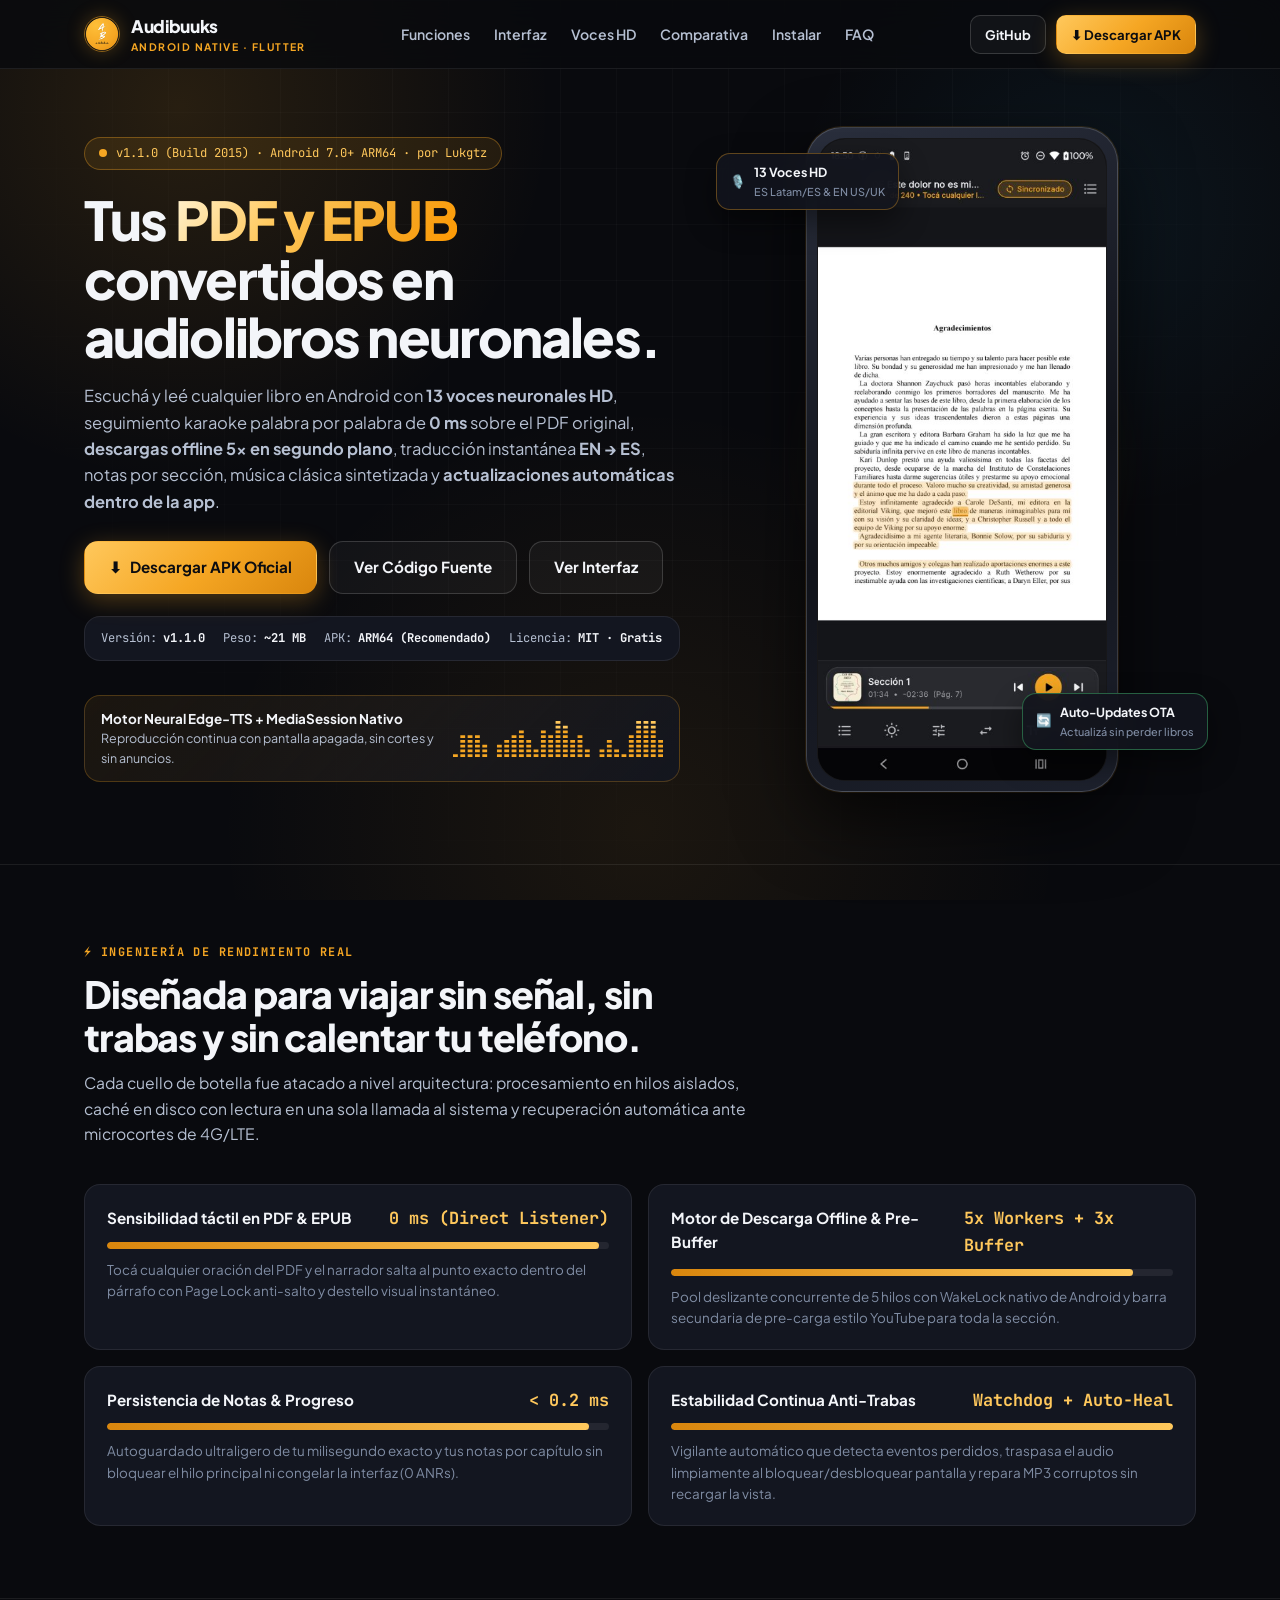
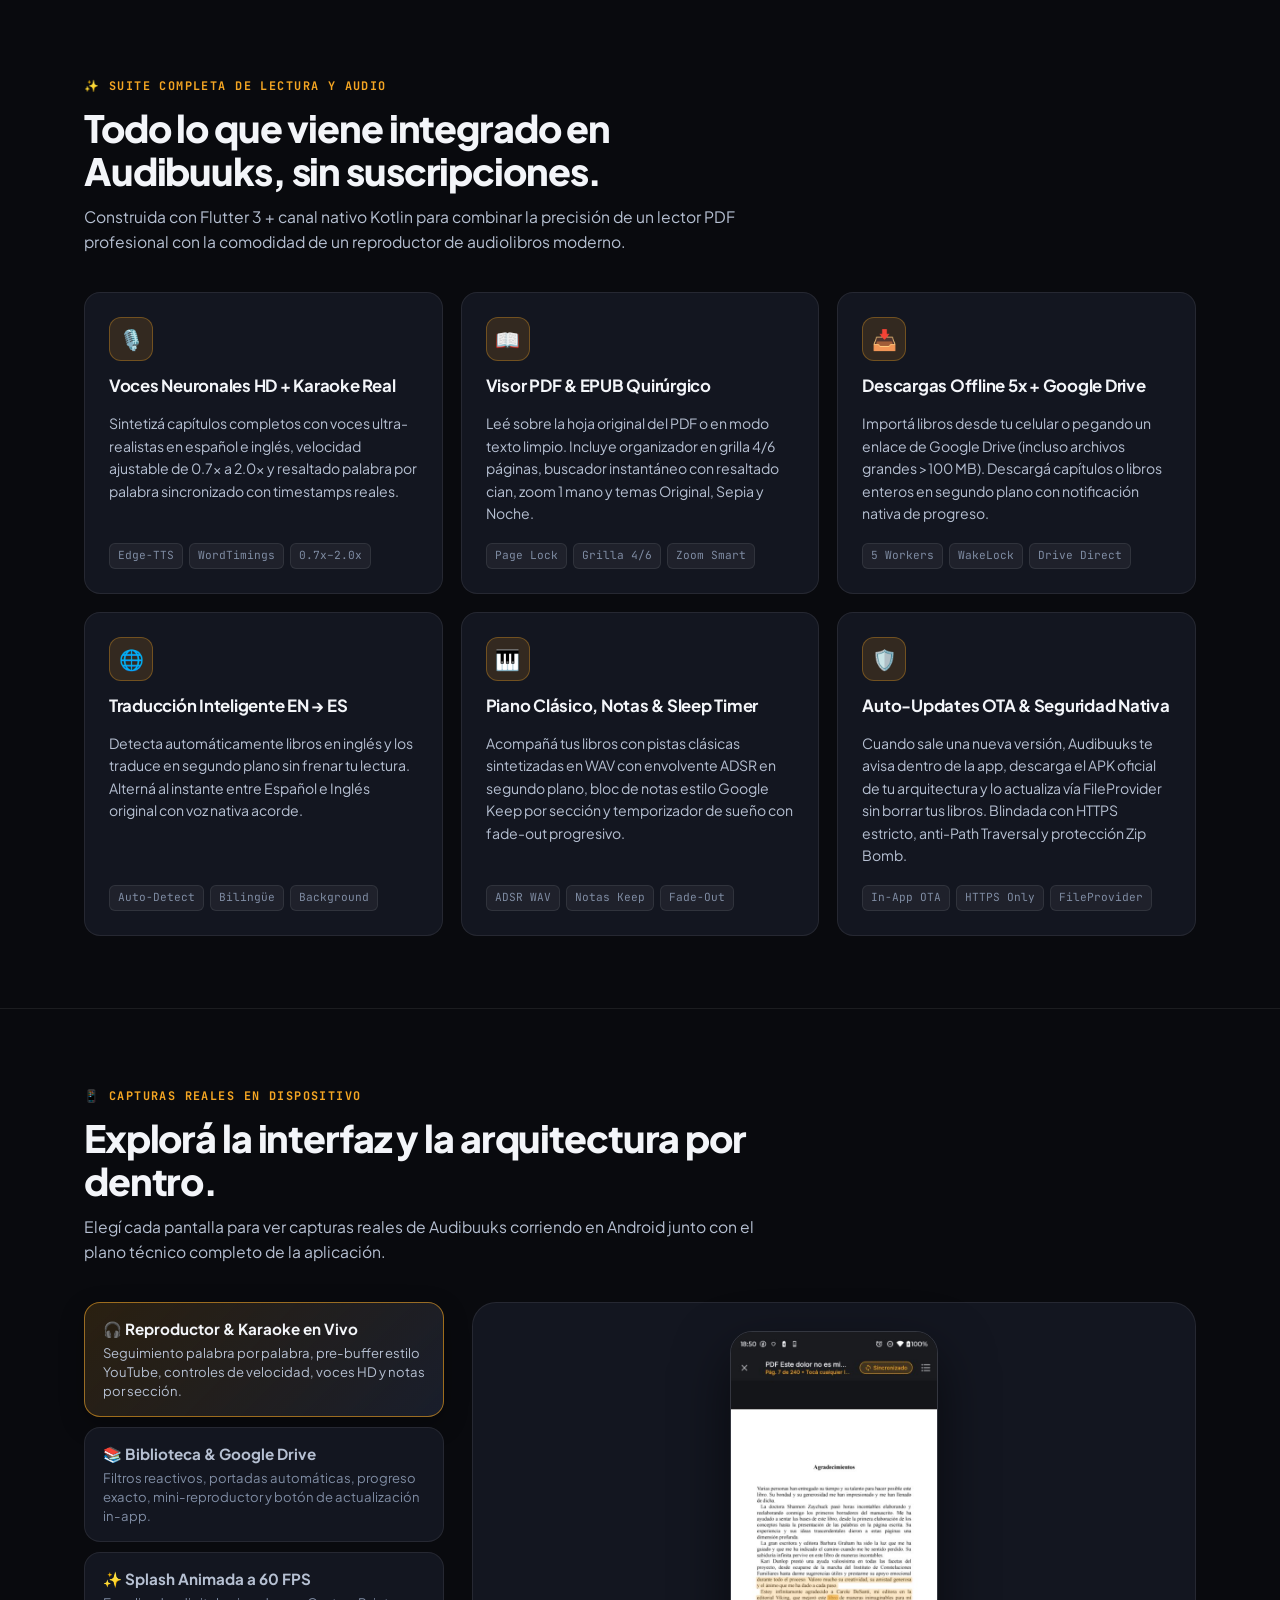
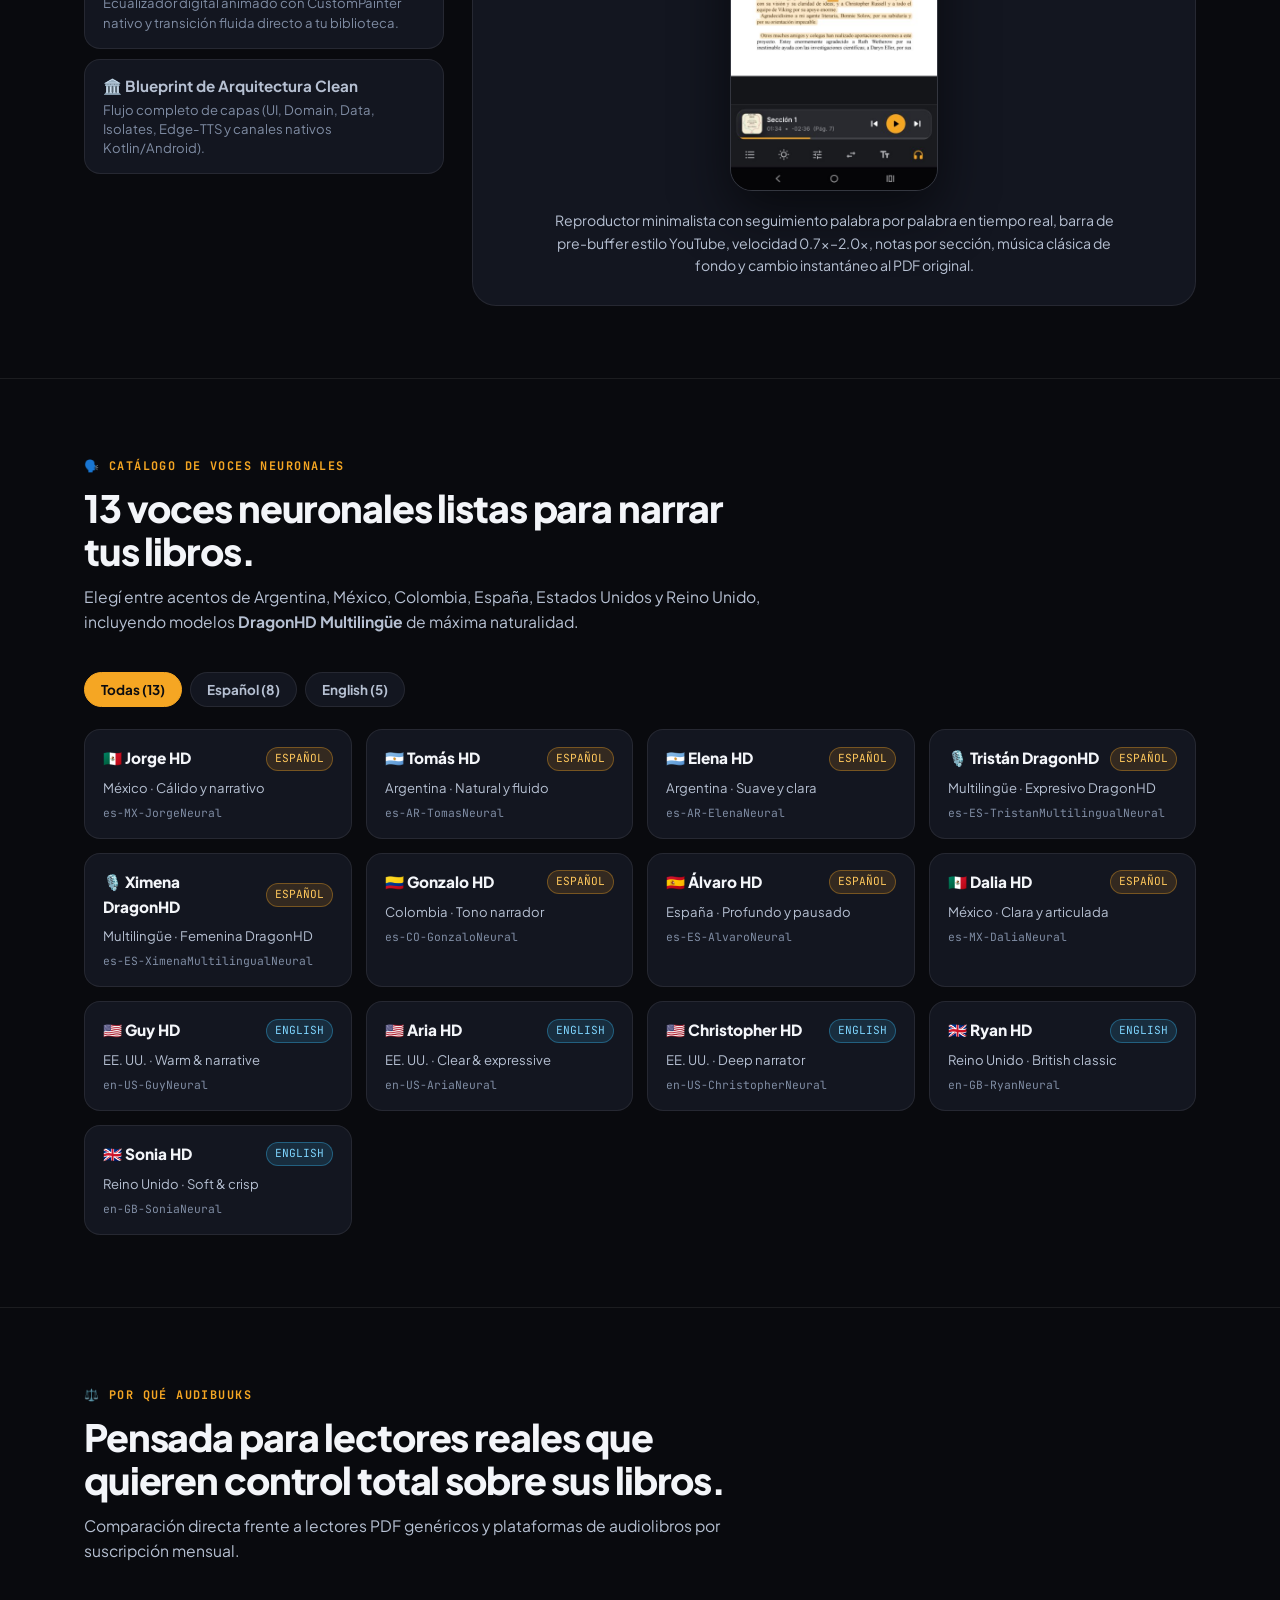
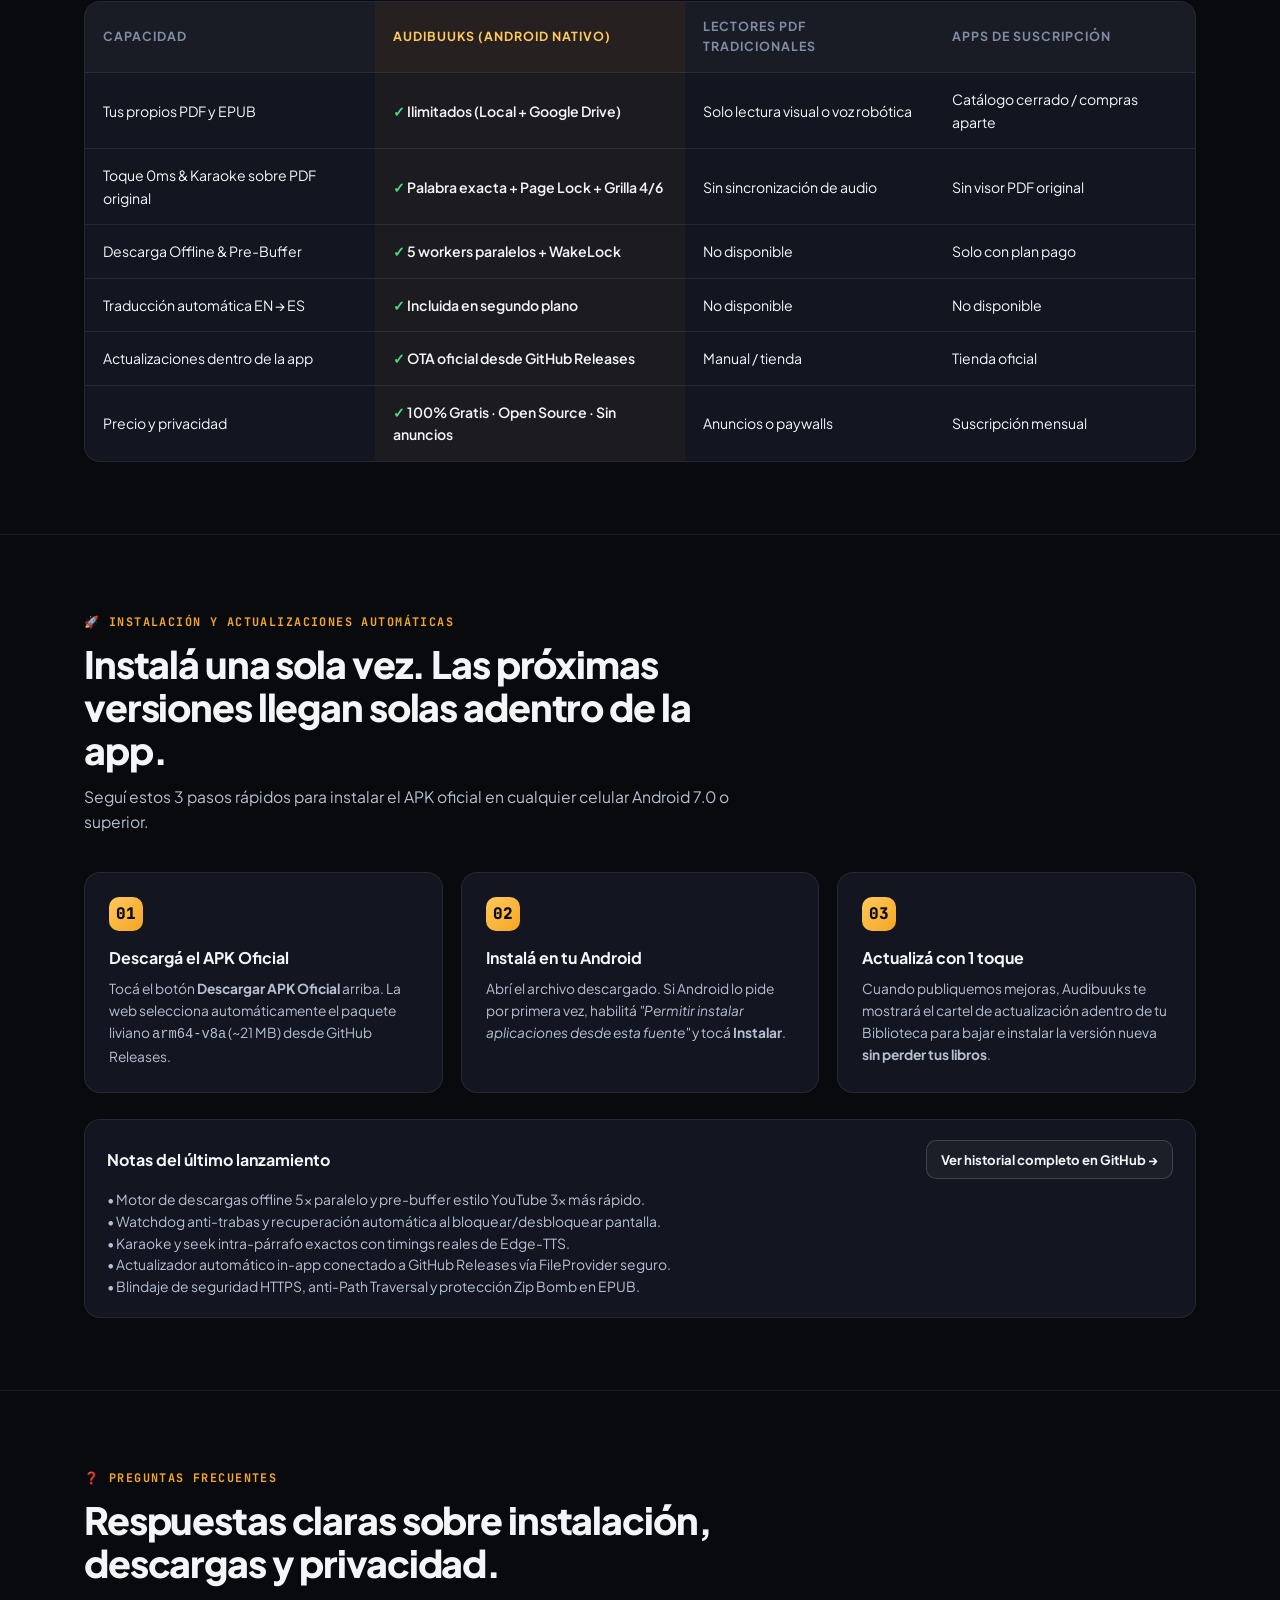
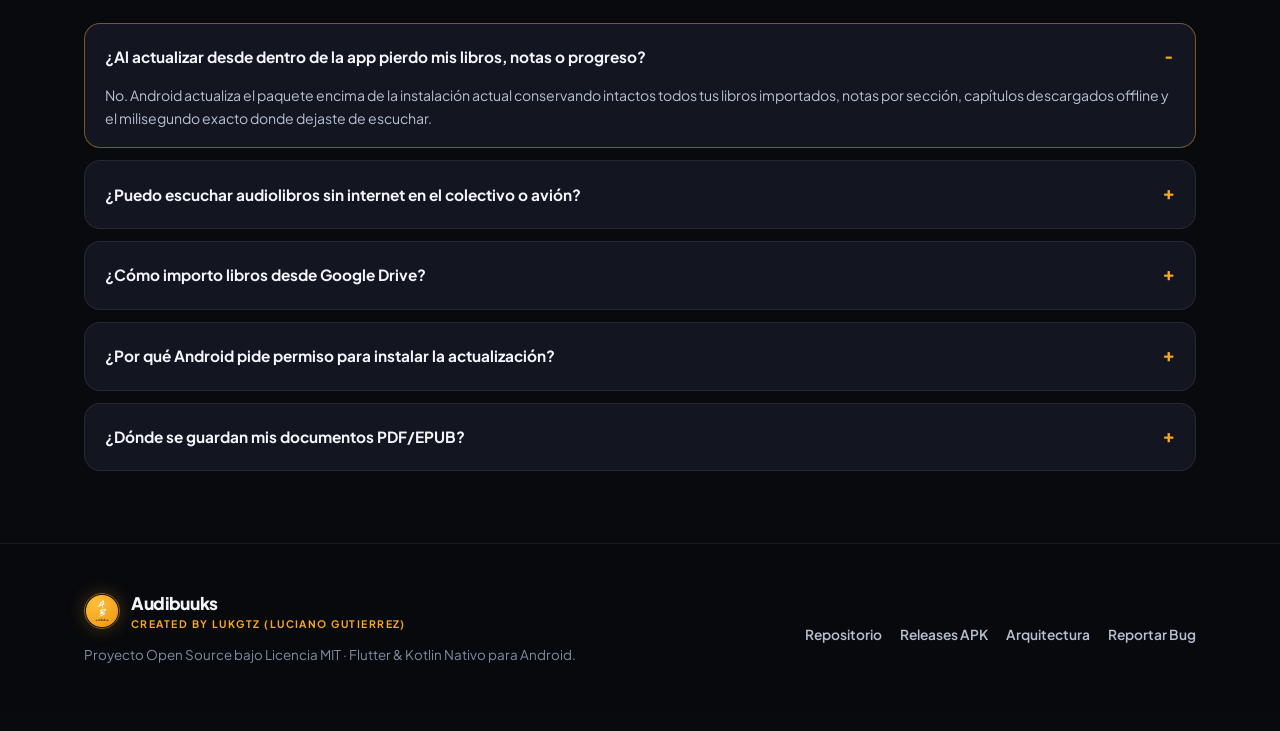
==== docs/index.html @ 80602423 "feat(perf,ota,web,security): 5x parallel downloads, anti-stall watchdog, in-app OTA updater & GitHub" ====
<!DOCTYPE html>
<html lang="es">
<head>
  <meta charset="UTF-8" />
  <meta name="viewport" content="width=device-width, initial-scale=1.0" />
  <title>Audibuuks — Lector &amp; Reproductor Inteligente de Audiolibros para Android (APK)</title>
  <meta
    name="description"
    content="Transformá tus PDF y EPUB en audiolibros fluidos con 13 voces neuronales HD, karaoke en vivo de 0ms, descargas offline 5x, traducción EN→ES, música clásica y actualizaciones automáticas in-app."
  />
  <meta name="theme-color" content="#090a0e" />
  <link rel="icon" type="image/png" href="screenshots/logo.png" />
  <link rel="preconnect" href="https://fonts.googleapis.com" />
  <link rel="preconnect" href="https://fonts.gstatic.com" crossorigin />
  <link
    href="https://fonts.googleapis.com/css2?family=JetBrains+Mono:wght@500;700&family=Plus+Jakarta+Sans:wght@400;500;600;700;800&display=swap"
    rel="stylesheet"
  />
  <link rel="stylesheet" href="styles.css" />
</head>
<body>
  <div class="bg-mesh" aria-hidden="true"></div>
  <div class="bg-grid" aria-hidden="true"></div>

  <!-- HEADER STICKY CON GLASSMORPHISM -->
  <header class="site-header">
    <div class="container nav-inner">
      <a class="brand" href="#top" aria-label="Audibuuks Inicio">
        <img class="brand-logo" src="screenshots/logo.png" alt="Logo Audibuuks" />
        <span>
          Audibuuks
          <span class="brand-sub">Android Native · Flutter</span>
        </span>
      </a>

      <nav class="nav-links" aria-label="Navegación principal">
        <a href="#funciones">Funciones</a>
        <a href="#recorrido">Interfaz</a>
        <a href="#voces">Voces HD</a>
        <a href="#comparativa">Comparativa</a>
        <a href="#instalar">Instalar</a>
        <a href="#faq">FAQ</a>
      </nav>

      <div class="nav-actions">
        <a
          class="btn btn-ghost btn-sm"
          href="https://github.com/lukgutierrez/audibuuks-app"
          target="_blank"
          rel="noopener noreferrer"
        >
          GitHub
        </a>
        <a
          id="nav-download-btn"
          class="btn btn-primary btn-sm"
          href="https://github.com/lukgutierrez/audibuuks-app/releases"
          target="_blank"
          rel="noopener noreferrer"
        >
          ⬇ Descargar APK
        </a>
      </div>
    </div>
  </header>

  <main id="top">
    <!-- HERO -->
    <section class="hero">
      <div class="container hero-grid">
        <div>
          <div class="release-pill">
            <span class="pulse-dot" aria-hidden="true"></span>
            <span id="live-release-badge">v1.1.0 (Build 2015) · Android 7.0+ ARM64 · por Lukgtz</span>
          </div>

          <h1>
            Tus <span class="text-gradient">PDF y EPUB</span> convertidos en audiolibros neuronales.
          </h1>

          <p class="hero-lead">
            Escuchá y leé cualquier libro en Android con <strong>13 voces neuronales HD</strong>,
            seguimiento karaoke palabra por palabra de <strong>0 ms</strong> sobre el PDF original,
            <strong>descargas offline 5x en segundo plano</strong>, traducción instantánea
            <strong>EN → ES</strong>, notas por sección, música clásica sintetizada y
            <strong>actualizaciones automáticas dentro de la app</strong>.
          </p>

          <div class="hero-cta-row">
            <a
              id="download-apk-btn"
              class="btn btn-primary btn-lg"
              href="https://github.com/lukgutierrez/audibuuks-app/releases"
              target="_blank"
              rel="noopener noreferrer"
            >
              <span>⬇</span> Descargar APK Oficial
            </a>
            <a
              class="btn btn-ghost btn-lg"
              href="https://github.com/lukgutierrez/audibuuks-app"
              target="_blank"
              rel="noopener noreferrer"
            >
              Ver Código Fuente
            </a>
            <a class="btn btn-ghost btn-lg" href="#recorrido">
              Ver Interfaz
            </a>
          </div>

          <div class="apk-meta-bar" role="status">
            <span class="apk-meta-item">Versión: <strong id="meta-version">v1.1.0</strong></span>
            <span class="apk-meta-item">Peso: <strong id="meta-size">~21 MB</strong></span>
            <span class="apk-meta-item">APK: <strong id="meta-arch">ARM64 (Recomendado)</strong></span>
            <span class="apk-meta-item">Licencia: <strong>MIT · Gratis</strong></span>
          </div>

          <div id="abi-selector" class="abi-selector" aria-label="Selector de arquitectura APK"></div>

          <div class="hero-eq-card">
            <div class="hero-eq-label">
              <strong>Motor Neural Edge-TTS + MediaSession Nativo</strong>
              Reproducción continua con pantalla apagada, sin cortes y sin anuncios.
            </div>
            <canvas
              id="hero-eq-canvas"
              class="eq-canvas"
              width="210"
              height="36"
              aria-hidden="true"
            ></canvas>
          </div>
        </div>

        <div class="hero-visual">
          <div class="hero-glow" aria-hidden="true"></div>

          <div class="floating-pill pill-top-left">
            <span>🎙️</span>
            <div>
              13 Voces HD
              <span class="sub">ES Latam/ES &amp; EN US/UK</span>
            </div>
          </div>

          <div class="phone-frame">
            <div class="phone-screen">
              <img
                src="screenshots/player.png"
                alt="Captura real del reproductor karaoke inteligente de Audibuuks en Android"
              />
            </div>
          </div>

          <div class="floating-pill pill-bottom-right">
            <span>🔄</span>
            <div>
              Auto-Updates OTA
              <span class="sub">Actualizá sin perder libros</span>
            </div>
          </div>
        </div>
      </div>
    </section>

    <!-- MÉTRICAS DE INGENIERÍA -->
    <section class="section" id="rendimiento">
      <div class="container">
        <div class="section-header reveal">
          <span class="eyebrow">⚡ Ingeniería de Rendimiento Real</span>
          <h2>Diseñada para viajar sin señal, sin trabas y sin calentar tu teléfono.</h2>
          <p>
            Cada cuello de botella fue atacado a nivel arquitectura: procesamiento en hilos
            aislados, caché en disco con lectura en una sola llamada al sistema y recuperación
            automática ante microcortes de 4G/LTE.
          </p>
        </div>

        <div class="bench-list">
          <article class="bench-card" style="--fill: 98%;">
            <div class="bench-top">
              <span class="bench-title">Sensibilidad táctil en PDF &amp; EPUB</span>
              <span class="bench-value">0 ms (Direct Listener)</span>
            </div>
            <div class="bench-bar-track"><div class="bench-bar-fill"></div></div>
            <p class="bench-desc">
              Tocá cualquier oración del PDF y el narrador salta al punto exacto dentro del párrafo
              con Page Lock anti-salto y destello visual instantáneo.
            </p>
          </article>

          <article class="bench-card" style="--fill: 92%;">
            <div class="bench-top">
              <span class="bench-title">Motor de Descarga Offline &amp; Pre-Buffer</span>
              <span class="bench-value">5x Workers + 3x Buffer</span>
            </div>
            <div class="bench-bar-track"><div class="bench-bar-fill"></div></div>
            <p class="bench-desc">
              Pool deslizante concurrente de 5 hilos con WakeLock nativo de Android y barra
              secundaria de pre-carga estilo YouTube para toda la sección.
            </p>
          </article>

          <article class="bench-card" style="--fill: 96%;">
            <div class="bench-top">
              <span class="bench-title">Persistencia de Notas &amp; Progreso</span>
              <span class="bench-value">&lt; 0.2 ms</span>
            </div>
            <div class="bench-bar-track"><div class="bench-bar-fill"></div></div>
            <p class="bench-desc">
              Autoguardado ultraligero de tu milisegundo exacto y tus notas por capítulo sin
              bloquear el hilo principal ni congelar la interfaz (0 ANRs).
            </p>
          </article>

          <article class="bench-card" style="--fill: 100%;">
            <div class="bench-top">
              <span class="bench-title">Estabilidad Continua Anti-Trabas</span>
              <span class="bench-value">Watchdog + Auto-Heal</span>
            </div>
            <div class="bench-bar-track"><div class="bench-bar-fill"></div></div>
            <p class="bench-desc">
              Vigilante automático que detecta eventos perdidos, traspasa el audio limpiamente al
              bloquear/desbloquear pantalla y repara MP3 corruptos sin recargar la vista.
            </p>
          </article>
        </div>
      </div>
    </section>

    <!-- FUNCIONALIDADES COMPLETAS -->
    <section class="section" id="funciones">
      <div class="container">
        <div class="section-header reveal">
          <span class="eyebrow">✨ Suite Completa de Lectura y Audio</span>
          <h2>Todo lo que viene integrado en Audibuuks, sin suscripciones.</h2>
          <p>
            Construida con Flutter 3 + canal nativo Kotlin para combinar la precisión de un lector
            PDF profesional con la comodidad de un reproductor de audiolibros moderno.
          </p>
        </div>

        <div class="features-grid">
          <article class="feature-card reveal">
            <div class="feature-icon">🎙️</div>
            <h3>Voces Neuronales HD + Karaoke Real</h3>
            <p>
              Sintetizá capítulos completos con voces ultra-realistas en español e inglés,
              velocidad ajustable de 0.7x a 2.0x y resaltado palabra por palabra sincronizado con
              timestamps reales.
            </p>
            <div class="feature-tags">
              <span class="mini-tag">Edge-TTS</span>
              <span class="mini-tag">WordTimings</span>
              <span class="mini-tag">0.7x–2.0x</span>
            </div>
          </article>

          <article class="feature-card reveal">
            <div class="feature-icon">📖</div>
            <h3>Visor PDF &amp; EPUB Quirúrgico</h3>
            <p>
              Leé sobre la hoja original del PDF o en modo texto limpio. Incluye organizador en
              grilla 4/6 páginas, buscador instantáneo con resaltado cian, zoom 1 mano y temas
              Original, Sepia y Noche.
            </p>
            <div class="feature-tags">
              <span class="mini-tag">Page Lock</span>
              <span class="mini-tag">Grilla 4/6</span>
              <span class="mini-tag">Zoom Smart</span>
            </div>
          </article>

          <article class="feature-card reveal">
            <div class="feature-icon">📥</div>
            <h3>Descargas Offline 5x + Google Drive</h3>
            <p>
              Importá libros desde tu celular o pegando un enlace de Google Drive (incluso archivos
              grandes &gt;100 MB). Descargá capítulos o libros enteros en segundo plano con
              notificación nativa de progreso.
            </p>
            <div class="feature-tags">
              <span class="mini-tag">5 Workers</span>
              <span class="mini-tag">WakeLock</span>
              <span class="mini-tag">Drive Direct</span>
            </div>
          </article>

          <article class="feature-card reveal">
            <div class="feature-icon">🌐</div>
            <h3>Traducción Inteligente EN → ES</h3>
            <p>
              Detecta automáticamente libros en inglés y los traduce en segundo plano sin frenar tu
              lectura. Alterná al instante entre Español e Inglés original con voz nativa acorde.
            </p>
            <div class="feature-tags">
              <span class="mini-tag">Auto-Detect</span>
              <span class="mini-tag">Bilingüe</span>
              <span class="mini-tag">Background</span>
            </div>
          </article>

          <article class="feature-card reveal">
            <div class="feature-icon">🎹</div>
            <h3>Piano Clásico, Notas &amp; Sleep Timer</h3>
            <p>
              Acompañá tus libros con pistas clásicas sintetizadas en WAV con envolvente ADSR en
              segundo plano, bloc de notas estilo Google Keep por sección y temporizador de sueño
              con fade-out progresivo.
            </p>
            <div class="feature-tags">
              <span class="mini-tag">ADSR WAV</span>
              <span class="mini-tag">Notas Keep</span>
              <span class="mini-tag">Fade-Out</span>
            </div>
          </article>

          <article class="feature-card reveal">
            <div class="feature-icon">🛡️</div>
            <h3>Auto-Updates OTA &amp; Seguridad Nativa</h3>
            <p>
              Cuando sale una nueva versión, Audibuuks te avisa dentro de la app, descarga el APK
              oficial de tu arquitectura y lo actualiza vía FileProvider sin borrar tus libros.
              Blindada con HTTPS estricto, anti-Path Traversal y protección Zip Bomb.
            </p>
            <div class="feature-tags">
              <span class="mini-tag">In-App OTA</span>
              <span class="mini-tag">HTTPS Only</span>
              <span class="mini-tag">FileProvider</span>
            </div>
          </article>
        </div>
      </div>
    </section>

    <!-- RECORRIDO REAL EN DISPOSITIVO -->
    <section class="section" id="recorrido">
      <div class="container">
        <div class="section-header reveal">
          <span class="eyebrow">📱 Capturas Reales en Dispositivo</span>
          <h2>Explorá la interfaz y la arquitectura por dentro.</h2>
          <p>
            Elegí cada pantalla para ver capturas reales de Audibuuks corriendo en Android junto con
            el plano técnico completo de la aplicación.
          </p>
        </div>

        <div class="walkthrough-layout reveal">
          <div class="walkthrough-tabs" role="tablist" aria-label="Pantallas de Audibuuks">
            <button
              type="button"
              class="wt-tab active"
              role="tab"
              aria-selected="true"
              data-wt-index="0"
            >
              <div class="wt-tab-title">🎧 Reproductor &amp; Karaoke en Vivo</div>
              <p class="wt-tab-desc">
                Seguimiento palabra por palabra, pre-buffer estilo YouTube, controles de velocidad,
                voces HD y notas por sección.
              </p>
            </button>

            <button
              type="button"
              class="wt-tab"
              role="tab"
              aria-selected="false"
              data-wt-index="1"
            >
              <div class="wt-tab-title">📚 Biblioteca &amp; Google Drive</div>
              <p class="wt-tab-desc">
                Filtros reactivos, portadas automáticas, progreso exacto, mini-reproductor y botón
                de actualización in-app.
              </p>
            </button>

            <button
              type="button"
              class="wt-tab"
              role="tab"
              aria-selected="false"
              data-wt-index="2"
            >
              <div class="wt-tab-title">✨ Splash Animada a 60 FPS</div>
              <p class="wt-tab-desc">
                Ecualizador digital animado con CustomPainter nativo y transición fluida directo a
                tu biblioteca.
              </p>
            </button>

            <button
              type="button"
              class="wt-tab"
              role="tab"
              aria-selected="false"
              data-wt-index="3"
            >
              <div class="wt-tab-title">🏛️ Blueprint de Arquitectura Clean</div>
              <p class="wt-tab-desc">
                Flujo completo de capas (UI, Domain, Data, Isolates, Edge-TTS y canales nativos
                Kotlin/Android).
              </p>
            </button>
          </div>

          <div class="walkthrough-stage" role="tabpanel">
            <div class="stage-image-wrap">
              <img
                id="walkthrough-img"
                src="screenshots/player.png"
                alt="Reproductor y visor karaoke en vivo de Audibuuks"
              />
            </div>
            <p id="walkthrough-caption" class="stage-caption">
              Reproductor minimalista con seguimiento palabra por palabra en tiempo real, barra de
              pre-buffer estilo YouTube, velocidad 0.7x–2.0x, notas por sección, música clásica de
              fondo y cambio instantáneo al PDF original.
            </p>
          </div>
        </div>
      </div>
    </section>

    <!-- CATÁLOGO DE VOCES HD -->
    <section class="section" id="voces">
      <div class="container">
        <div class="section-header reveal">
          <span class="eyebrow">🗣️ Catálogo de Voces Neuronales</span>
          <h2>13 voces neuronales listas para narrar tus libros.</h2>
          <p>
            Elegí entre acentos de Argentina, México, Colombia, España, Estados Unidos y Reino Unido,
            incluyendo modelos <strong>DragonHD Multilingüe</strong> de máxima naturalidad.
          </p>
        </div>

        <div class="voice-filters reveal" role="group" aria-label="Filtrar voces por idioma">
          <button type="button" class="filter-pill active" data-voice-filter="all">
            Todas (13)
          </button>
          <button type="button" class="filter-pill" data-voice-filter="es">
            Español (8)
          </button>
          <button type="button" class="filter-pill" data-voice-filter="en">
            English (5)
          </button>
        </div>

        <div id="voices-grid" class="voices-grid reveal"></div>
      </div>
    </section>

    <!-- COMPARATIVA -->
    <section class="section" id="comparativa">
      <div class="container">
        <div class="section-header reveal">
          <span class="eyebrow">⚖️ Por Qué Audibuuks</span>
          <h2>Pensada para lectores reales que quieren control total sobre sus libros.</h2>
          <p>
            Comparación directa frente a lectores PDF genéricos y plataformas de audiolibros por
            suscripción mensual.
          </p>
        </div>

        <div class="table-wrap reveal">
          <table class="comp-table">
            <thead>
              <tr>
                <th>Capacidad</th>
                <th class="highlight-col">Audibuuks (Android Nativo)</th>
                <th>Lectores PDF Tradicionales</th>
                <th>Apps de Suscripción</th>
              </tr>
            </thead>
            <tbody>
              <tr>
                <td>Tus propios PDF y EPUB</td>
                <td class="highlight-col"><span class="ok-badge">✓</span> Ilimitados (Local + Google Drive)</td>
                <td>Solo lectura visual o voz robótica</td>
                <td>Catálogo cerrado / compras aparte</td>
              </tr>
              <tr>
                <td>Toque 0ms &amp; Karaoke sobre PDF original</td>
                <td class="highlight-col"><span class="ok-badge">✓</span> Palabra exacta + Page Lock + Grilla 4/6</td>
                <td>Sin sincronización de audio</td>
                <td>Sin visor PDF original</td>
              </tr>
              <tr>
                <td>Descarga Offline &amp; Pre-Buffer</td>
                <td class="highlight-col"><span class="ok-badge">✓</span> 5 workers paralelos + WakeLock</td>
                <td>No disponible</td>
                <td>Solo con plan pago</td>
              </tr>
              <tr>
                <td>Traducción automática EN → ES</td>
                <td class="highlight-col"><span class="ok-badge">✓</span> Incluida en segundo plano</td>
                <td>No disponible</td>
                <td>No disponible</td>
              </tr>
              <tr>
                <td>Actualizaciones dentro de la app</td>
                <td class="highlight-col"><span class="ok-badge">✓</span> OTA oficial desde GitHub Releases</td>
                <td>Manual / tienda</td>
                <td>Tienda oficial</td>
              </tr>
              <tr>
                <td>Precio y privacidad</td>
                <td class="highlight-col"><span class="ok-badge">✓</span> 100% Gratis · Open Source · Sin anuncios</td>
                <td>Anuncios o paywalls</td>
                <td>Suscripción mensual</td>
              </tr>
            </tbody>
          </table>
        </div>
      </div>
    </section>

    <!-- INSTALACIÓN Y CHANGELOG EN VIVO -->
    <section class="section" id="instalar">
      <div class="container">
        <div class="section-header reveal">
          <span class="eyebrow">🚀 Instalación y Actualizaciones Automáticas</span>
          <h2>Instalá una sola vez. Las próximas versiones llegan solas adentro de la app.</h2>
          <p>
            Seguí estos 3 pasos rápidos para instalar el APK oficial en cualquier celular Android
            7.0 o superior.
          </p>
        </div>

        <div class="steps-grid reveal">
          <article class="step-card">
            <span class="step-num">01</span>
            <h3>Descargá el APK Oficial</h3>
            <p>
              Tocá el botón <strong>Descargar APK Oficial</strong> arriba. La web selecciona
              automáticamente el paquete liviano <code>arm64-v8a</code> (~21 MB) desde GitHub
              Releases.
            </p>
          </article>

          <article class="step-card">
            <span class="step-num">02</span>
            <h3>Instalá en tu Android</h3>
            <p>
              Abrí el archivo descargado. Si Android lo pide por primera vez, habilitá
              <em>"Permitir instalar aplicaciones desde esta fuente"</em> y tocá <strong>Instalar</strong>.
            </p>
          </article>

          <article class="step-card">
            <span class="step-num">03</span>
            <h3>Actualizá con 1 toque</h3>
            <p>
              Cuando publiquemos mejoras, Audibuuks te mostrará el cartel de actualización adentro
              de tu Biblioteca para bajar e instalar la versión nueva <strong>sin perder tus libros</strong>.
            </p>
          </article>
        </div>

        <div class="changelog-box reveal">
          <div class="changelog-head">
            <strong id="changelog-title">Notas del último lanzamiento</strong>
            <a
              class="btn btn-ghost btn-sm"
              href="https://github.com/lukgutierrez/audibuuks-app/releases"
              target="_blank"
              rel="noopener noreferrer"
            >
              Ver historial completo en GitHub →
            </a>
          </div>
          <pre id="changelog-body" class="changelog-body">• Motor de descargas offline 5x paralelo y pre-buffer estilo YouTube 3x más rápido.
• Watchdog anti-trabas y recuperación automática al bloquear/desbloquear pantalla.
• Karaoke y seek intra-párrafo exactos con timings reales de Edge-TTS.
• Actualizador automático in-app conectado a GitHub Releases vía FileProvider seguro.
• Blindaje de seguridad HTTPS, anti-Path Traversal y protección Zip Bomb en EPUB.</pre>
        </div>
      </div>
    </section>

    <!-- FAQ -->
    <section class="section" id="faq">
      <div class="container">
        <div class="section-header reveal">
          <span class="eyebrow">❓ Preguntas Frecuentes</span>
          <h2>Respuestas claras sobre instalación, descargas y privacidad.</h2>
        </div>

        <div class="faq-list reveal">
          <details class="faq-item" open>
            <summary>¿Al actualizar desde dentro de la app pierdo mis libros, notas o progreso?</summary>
            <p>
              No. Android actualiza el paquete encima de la instalación actual conservando intactos
              todos tus libros importados, notas por sección, capítulos descargados offline y el
              milisegundo exacto donde dejaste de escuchar.
            </p>
          </details>

          <details class="faq-item">
            <summary>¿Puedo escuchar audiolibros sin internet en el colectivo o avión?</summary>
            <p>
              Sí. Desde la lista de capítulos podés descargar secciones individuales o el libro
              entero con el motor paralelo de 5 hilos. Además, mientras reproducís con señal,
              Audibuuks pre-carga automáticamente toda la sección actual adelante tuyo como YouTube.
            </p>
          </details>

          <details class="faq-item">
            <summary>¿Cómo importo libros desde Google Drive?</summary>
            <p>
              Tocá <strong>Cargar Libro → Pegar Enlace de Drive o Web</strong> y pegá el link
              compartido (asegurate de que esté como <em>"Cualquier persona con el enlace"</em>).
              Soporta archivos grandes (&gt;100 MB) en PDF y EPUB con verificación automática de formato.
            </p>
          </details>

          <details class="faq-item">
            <summary>¿Por qué Android pide permiso para instalar la actualización?</summary>
            <p>
              Porque Audibuuks se distribuye directamente desde GitHub Releases (sin intermediarios
              ni tiendas). Android requiere que apruebes una única vez
              <code>Permitir desde esta fuente</code> para que Audibuuks pueda abrir el instalador
              oficial del sistema con el nuevo APK verificado.
            </p>
          </details>

          <details class="faq-item">
            <summary>¿Dónde se guardan mis documentos PDF/EPUB?</summary>
            <p>
              Tus archivos y notas viven localmente en el almacenamiento privado de tu teléfono.
              Audibuuks es 100% código abierto bajo licencia MIT para que cualquiera pueda auditar
              su funcionamiento en GitHub.
            </p>
          </details>
        </div>
      </div>
    </section>
  </main>

  <!-- FOOTER -->
  <footer class="site-footer">
    <div class="container footer-inner">
      <div>
        <a class="brand" href="#top">
          <img class="brand-logo" src="screenshots/logo.png" alt="Audibuuks" />
          <span>
            Audibuuks
            <span class="brand-sub">Created by Lukgtz (Luciano Gutierrez)</span>
          </span>
        </a>
        <p class="footer-meta">
          Proyecto Open Source bajo Licencia MIT · Flutter &amp; Kotlin Nativo para Android.
        </p>
      </div>

      <div class="footer-links">
        <a href="https://github.com/lukgutierrez/audibuuks-app" target="_blank" rel="noopener noreferrer">Repositorio</a>
        <a href="https://github.com/lukgutierrez/audibuuks-app/releases" target="_blank" rel="noopener noreferrer">Releases APK</a>
        <a href="https://github.com/lukgutierrez/audibuuks-app/blob/main/ARQUITECTURA_SOFTWARE_AUDIBUUKS.md" target="_blank" rel="noopener noreferrer">Arquitectura</a>
        <a href="https://github.com/lukgutierrez/audibuuks-app/issues" target="_blank" rel="noopener noreferrer">Reportar Bug</a>
      </div>
    </div>
  </footer>

  <script src="app.js" defer></script>
</body>
</html>
---- docs/styles.css ----
:root {
  --bg: #090a0e;
  --bg-soft: #0e1017;
  --surface: #131620;
  --surface-elevated: #1a1f2d;
  --border: rgba(255, 255, 255, 0.08);
  --border-strong: rgba(255, 255, 255, 0.16);
  --text: #f3f5f9;
  --text-secondary: #b6c0d2;
  --text-muted: #7f8ca3;
  --amber: #f5a623;
  --amber-light: #ffc85c;
  --amber-deep: #d9860d;
  --amber-glow: rgba(245, 166, 35, 0.22);
  --cyan: #38bdf8;
  --green: #4ade80;
  --radius-sm: 10px;
  --radius-md: 16px;
  --radius-lg: 24px;
  --max-width: 1160px;
  --font-sans: "Plus Jakarta Sans", -apple-system, BlinkMacSystemFont, "Segoe UI", sans-serif;
  --font-mono: "JetBrains Mono", ui-monospace, SFMono-Regular, Menlo, monospace;
}

*,
*::before,
*::after {
  box-sizing: border-box;
}

html {
  scroll-behavior: smooth;
  color-scheme: dark;
}

body {
  margin: 0;
  font-family: var(--font-sans);
  background: var(--bg);
  color: var(--text);
  line-height: 1.6;
  overflow-x: hidden;
  -webkit-font-smoothing: antialiased;
}

/* Fondo ambiental sutil con cuadrícula y resplandor ámbar */
.bg-mesh {
  position: fixed;
  inset: 0;
  z-index: -1;
  pointer-events: none;
  background:
    radial-gradient(620px circle at 14% 12%, rgba(245, 166, 35, 0.13), transparent 60%),
    radial-gradient(540px circle at 85% 24%, rgba(56, 189, 248, 0.07), transparent 55%),
    radial-gradient(680px circle at 50% 92%, rgba(245, 166, 35, 0.08), transparent 62%),
    var(--bg);
}

.bg-grid {
  position: fixed;
  inset: 0;
  z-index: -1;
  pointer-events: none;
  background-image:
    linear-gradient(rgba(255, 255, 255, 0.022) 1px, transparent 1px),
    linear-gradient(90deg, rgba(255, 255, 255, 0.022) 1px, transparent 1px);
  background-size: 56px 56px;
  mask-image: radial-gradient(ellipse at 50% 20%, black 35%, transparent 80%);
}

a {
  color: inherit;
  text-decoration: none;
}

img {
  max-width: 100%;
  display: block;
}

.container {
  width: 100%;
  max-width: var(--max-width);
  margin: 0 auto;
  padding: 0 24px;
}

/* ===== HEADER GLASSMORPHIC ===== */
.site-header {
  position: sticky;
  top: 0;
  z-index: 50;
  background: rgba(9, 10, 14, 0.82);
  backdrop-filter: blur(16px);
  -webkit-backdrop-filter: blur(16px);
  border-bottom: 1px solid var(--border);
}

.nav-inner {
  height: 68px;
  display: flex;
  align-items: center;
  justify-content: space-between;
  gap: 16px;
}

.brand {
  display: inline-flex;
  align-items: center;
  gap: 11px;
  font-weight: 800;
  font-size: 1.08rem;
  letter-spacing: -0.02em;
}

.brand-logo {
  width: 36px;
  height: 36px;
  border-radius: 50%;
  border: 1.5px solid rgba(245, 166, 35, 0.55);
  box-shadow: 0 0 18px rgba(245, 166, 35, 0.25);
  object-fit: cover;
}

.brand-sub {
  display: block;
  font-size: 0.65rem;
  font-weight: 700;
  letter-spacing: 0.14em;
  color: var(--amber);
  text-transform: uppercase;
  margin-top: -2px;
}

.nav-links {
  display: flex;
  align-items: center;
  gap: 24px;
}

.nav-links a {
  font-size: 0.88rem;
  font-weight: 600;
  color: var(--text-secondary);
  transition: color 0.16s ease;
}

.nav-links a:hover {
  color: var(--text);
}

.nav-actions {
  display: flex;
  align-items: center;
  gap: 10px;
}

.btn {
  display: inline-flex;
  align-items: center;
  justify-content: center;
  gap: 8px;
  font-family: var(--font-sans);
  font-weight: 700;
  font-size: 0.88rem;
  border-radius: 12px;
  padding: 10px 18px;
  border: 1px solid transparent;
  cursor: pointer;
  transition: transform 0.16s ease, background 0.16s ease, border-color 0.16s ease, box-shadow 0.16s ease;
  white-space: nowrap;
}

.btn:active {
  transform: scale(0.98);
}

.btn-primary {
  background: linear-gradient(135deg, var(--amber-light), var(--amber) 52%, var(--amber-deep));
  color: #0b0c10;
  box-shadow: 0 6px 24px rgba(245, 166, 35, 0.3);
}

.btn-primary:hover {
  transform: translateY(-1px);
  box-shadow: 0 10px 30px rgba(245, 166, 35, 0.42);
}

.btn-lg {
  padding: 13px 24px;
  font-size: 0.95rem;
  border-radius: 14px;
}

.btn-ghost {
  background: rgba(255, 255, 255, 0.04);
  color: var(--text);
  border-color: var(--border-strong);
}

.btn-ghost:hover {
  background: rgba(255, 255, 255, 0.08);
  border-color: rgba(245, 166, 35, 0.45);
}

.btn-sm {
  padding: 8px 14px;
  font-size: 0.82rem;
  border-radius: 10px;
}

/* ===== HERO SECTION ===== */
.hero {
  padding: 58px 0 72px;
  border-bottom: 1px solid var(--border);
}

.hero-grid {
  display: grid;
  grid-template-columns: 1.12fr 0.88fr;
  gap: 48px;
  align-items: center;
}

.release-pill {
  display: inline-flex;
  align-items: center;
  gap: 9px;
  padding: 6px 14px;
  border-radius: 999px;
  background: rgba(245, 166, 35, 0.1);
  border: 1px solid rgba(245, 166, 35, 0.34);
  font-family: var(--font-mono);
  font-size: 0.76rem;
  color: var(--amber-light);
  margin-bottom: 20px;
}

.pulse-dot {
  width: 8px;
  height: 8px;
  border-radius: 50%;
  background: var(--amber);
  box-shadow: 0 0 0 0 rgba(245, 166, 35, 0.7);
  animation: pulseAmber 2.2s infinite;
}

@keyframes pulseAmber {
  0% { box-shadow: 0 0 0 0 rgba(245, 166, 35, 0.75); }
  70% { box-shadow: 0 0 0 9px rgba(245, 166, 35, 0); }
  100% { box-shadow: 0 0 0 0 rgba(245, 166, 35, 0); }
}

.hero h1 {
  margin: 0 0 18px;
  font-size: clamp(2.15rem, 4.3vw, 3.35rem);
  font-weight: 800;
  line-height: 1.09;
  letter-spacing: -0.035em;
}

.text-gradient {
  background: linear-gradient(125deg, #fff4d6 0%, var(--amber-light) 38%, var(--amber) 75%, #ff9900 100%);
  -webkit-background-clip: text;
  background-clip: text;
  color: transparent;
}

.hero-lead {
  margin: 0 0 26px;
  font-size: 1.03rem;
  color: var(--text-secondary);
  max-width: 58ch;
}

.hero-cta-row {
  display: flex;
  flex-wrap: wrap;
  gap: 12px;
  margin-bottom: 22px;
}

.apk-meta-bar {
  display: flex;
  flex-wrap: wrap;
  align-items: center;
  gap: 10px 18px;
  padding: 12px 16px;
  border-radius: var(--radius-md);
  background: var(--surface);
  border: 1px solid var(--border);
  font-family: var(--font-mono);
  font-size: 0.76rem;
  color: var(--text-secondary);
}

.apk-meta-item {
  display: inline-flex;
  align-items: center;
  gap: 6px;
}

.apk-meta-item strong {
  color: var(--text);
}

.abi-selector {
  margin-top: 12px;
  display: flex;
  flex-wrap: wrap;
  align-items: center;
  gap: 8px;
}

.abi-chip {
  font-family: var(--font-mono);
  font-size: 0.73rem;
  padding: 5px 11px;
  border-radius: 999px;
  background: rgba(255, 255, 255, 0.04);
  border: 1px solid var(--border);
  color: var(--text-secondary);
  cursor: pointer;
  transition: all 0.15s ease;
}

.abi-chip:hover,
.abi-chip.active {
  background: rgba(245, 166, 35, 0.16);
  border-color: rgba(245, 166, 35, 0.55);
  color: var(--amber-light);
}

/* Equalizer LED animado estilo Audibuuks */
.hero-eq-card {
  margin-top: 22px;
  padding: 12px 16px;
  border-radius: var(--radius-md);
  background: linear-gradient(135deg, rgba(245, 166, 35, 0.08), rgba(19, 22, 32, 0.92));
  border: 1px solid rgba(245, 166, 35, 0.24);
  display: flex;
  align-items: center;
  justify-content: space-between;
  gap: 16px;
}

.hero-eq-label {
  font-size: 0.78rem;
  color: var(--text-secondary);
}

.hero-eq-label strong {
  display: block;
  color: var(--text);
  font-size: 0.84rem;
}

.eq-canvas {
  width: 210px;
  height: 36px;
  flex-shrink: 0;
}

/* Mockup de celular en el Hero */
.hero-visual {
  position: relative;
  display: flex;
  justify-content: center;
  align-items: center;
}

.hero-glow {
  position: absolute;
  width: 340px;
  height: 340px;
  border-radius: 50%;
  background: radial-gradient(circle, rgba(245, 166, 35, 0.34), rgba(245, 166, 35, 0.08) 45%, transparent 72%);
  filter: blur(22px);
  animation: floatGlow 7s ease-in-out infinite alternate;
  z-index: 0;
}

@keyframes floatGlow {
  0% { transform: translate(-10px, -12px) scale(0.95); }
  100% { transform: translate(12px, 14px) scale(1.06); }
}

.phone-frame {
  position: relative;
  z-index: 1;
  width: min(312px, 84vw);
  padding: 10px;
  border-radius: 36px;
  background: linear-gradient(155deg, #2a2f3d, #11131a 55%, #1d212d);
  border: 1px solid rgba(255, 255, 255, 0.16);
  box-shadow:
    0 28px 70px rgba(0, 0, 0, 0.65),
    0 0 0 1px rgba(245, 166, 35, 0.15);
  animation: floatPhone 6s ease-in-out infinite;
}

@keyframes floatPhone {
  0%, 100% { transform: translateY(0px); }
  50% { transform: translateY(-8px); }
}

.phone-screen {
  border-radius: 28px;
  overflow: hidden;
  background: #09090b;
  border: 1px solid rgba(255, 255, 255, 0.06);
}

.phone-screen img {
  width: 100%;
  height: auto;
  display: block;
}

.floating-pill {
  position: absolute;
  z-index: 2;
  display: inline-flex;
  align-items: center;
  gap: 8px;
  padding: 9px 13px;
  border-radius: 14px;
  background: rgba(18, 21, 29, 0.9);
  backdrop-filter: blur(12px);
  border: 1px solid rgba(245, 166, 35, 0.34);
  box-shadow: 0 12px 30px rgba(0, 0, 0, 0.45);
  font-size: 0.78rem;
  font-weight: 700;
  color: var(--text);
}

.floating-pill span.sub {
  display: block;
  font-size: 0.68rem;
  font-weight: 500;
  color: var(--text-muted);
}

.pill-top-left {
  top: 26px;
  left: -12px;
  animation: floatBadgeA 5.5s ease-in-out infinite;
}

.pill-bottom-right {
  bottom: 42px;
  right: -12px;
  border-color: rgba(74, 222, 128, 0.38);
  animation: floatBadgeB 6.2s ease-in-out infinite;
}

@keyframes floatBadgeA {
  0%, 100% { transform: translateY(0px); }
  50% { transform: translateY(-6px); }
}

@keyframes floatBadgeB {
  0%, 100% { transform: translateY(0px); }
  50% { transform: translateY(6px); }
}

/* ===== SECCIONES GENERALES ===== */
section.section {
  padding: 72px 0;
  border-bottom: 1px solid var(--border);
}

.section-header {
  max-width: 680px;
  margin-bottom: 38px;
}

.eyebrow {
  display: inline-flex;
  align-items: center;
  gap: 8px;
  font-family: var(--font-mono);
  font-size: 0.74rem;
  font-weight: 700;
  text-transform: uppercase;
  letter-spacing: 0.12em;
  color: var(--amber);
  margin-bottom: 10px;
}

.section-header h2 {
  margin: 0 0 12px;
  font-size: clamp(1.65rem, 3vw, 2.35rem);
  font-weight: 800;
  letter-spacing: -0.03em;
  line-height: 1.15;
}

.section-header p {
  margin: 0;
  color: var(--text-secondary);
  font-size: 0.98rem;
}

/* ===== MÉTRICAS / BENCHMARKS ===== */
.bench-list {
  display: grid;
  grid-template-columns: repeat(2, 1fr);
  gap: 16px;
}

.bench-card {
  background: var(--surface);
  border: 1px solid var(--border);
  border-radius: var(--radius-md);
  padding: 20px 22px;
  transition: border-color 0.2s ease, transform 0.2s ease;
}

.bench-card:hover {
  border-color: rgba(245, 166, 35, 0.42);
  transform: translateY(-2px);
}

.bench-top {
  display: flex;
  align-items: baseline;
  justify-content: space-between;
  gap: 12px;
  margin-bottom: 10px;
}

.bench-title {
  font-weight: 700;
  font-size: 0.95rem;
}

.bench-value {
  font-family: var(--font-mono);
  font-weight: 700;
  font-size: 1.05rem;
  color: var(--amber-light);
}

.bench-bar-track {
  height: 7px;
  border-radius: 999px;
  background: rgba(255, 255, 255, 0.07);
  overflow: hidden;
  margin-bottom: 10px;
}

.bench-bar-fill {
  height: 100%;
  border-radius: 999px;
  background: linear-gradient(90deg, var(--amber-deep), var(--amber-light));
  width: 0;
  transition: width 1.1s cubic-bezier(0.22, 1, 0.36, 1);
}

.bench-card.visible .bench-bar-fill {
  width: var(--fill, 92%);
}

.bench-desc {
  margin: 0;
  font-size: 0.84rem;
  color: var(--text-muted);
}

/* ===== FEATURE CARDS GRID ===== */
.features-grid {
  display: grid;
  grid-template-columns: repeat(3, 1fr);
  gap: 18px;
}

.feature-card {
  background: var(--surface);
  border: 1px solid var(--border);
  border-radius: var(--radius-md);
  padding: 24px;
  display: flex;
  flex-direction: column;
  gap: 12px;
  transition: border-color 0.2s ease, transform 0.2s ease, background 0.2s ease;
}

.feature-card:hover {
  background: var(--surface-elevated);
  border-color: rgba(245, 166, 35, 0.4);
  transform: translateY(-3px);
}

.feature-icon {
  width: 44px;
  height: 44px;
  border-radius: 12px;
  display: inline-flex;
  align-items: center;
  justify-content: center;
  background: rgba(245, 166, 35, 0.14);
  border: 1px solid rgba(245, 166, 35, 0.32);
  font-size: 1.25rem;
}

.feature-card h3 {
  margin: 0;
  font-size: 1.05rem;
  font-weight: 700;
  letter-spacing: -0.015em;
}

.feature-card p {
  margin: 0;
  font-size: 0.88rem;
  color: var(--text-secondary);
}

.feature-tags {
  display: flex;
  flex-wrap: wrap;
  gap: 6px;
  margin-top: auto;
  padding-top: 6px;
}

.mini-tag {
  font-family: var(--font-mono);
  font-size: 0.7rem;
  padding: 3px 8px;
  border-radius: 6px;
  background: rgba(255, 255, 255, 0.05);
  color: var(--text-muted);
  border: 1px solid var(--border);
}

/* ===== WALKTHROUGH INTERACTIVO (ESTILO REFERENCIA) ===== */
.walkthrough-layout {
  display: grid;
  grid-template-columns: 360px 1fr;
  gap: 28px;
  align-items: start;
}

.walkthrough-tabs {
  display: flex;
  flex-direction: column;
  gap: 10px;
}

.wt-tab {
  width: 100%;
  text-align: left;
  padding: 16px 18px;
  border-radius: var(--radius-md);
  background: var(--surface);
  border: 1px solid var(--border);
  color: var(--text-secondary);
  cursor: pointer;
  transition: all 0.18s ease;
  font-family: var(--font-sans);
}

.wt-tab:hover {
  border-color: var(--border-strong);
  color: var(--text);
}

.wt-tab.active {
  background: linear-gradient(135deg, rgba(245, 166, 35, 0.14), rgba(26, 31, 45, 0.95));
  border-color: rgba(245, 166, 35, 0.58);
  color: var(--text);
  box-shadow: 0 8px 24px rgba(0, 0, 0, 0.28);
}

.wt-tab-title {
  display: flex;
  align-items: center;
  gap: 10px;
  font-weight: 700;
  font-size: 0.95rem;
  margin-bottom: 4px;
}

.wt-tab-desc {
  margin: 0;
  font-size: 0.82rem;
  color: var(--text-muted);
  line-height: 1.45;
}

.wt-tab.active .wt-tab-desc {
  color: var(--text-secondary);
}

.walkthrough-stage {
  background: var(--surface);
  border: 1px solid var(--border);
  border-radius: var(--radius-lg);
  padding: 28px;
  display: flex;
  flex-direction: column;
  align-items: center;
  gap: 18px;
  min-height: 520px;
  justify-content: center;
}

.stage-image-wrap {
  width: 100%;
  display: flex;
  justify-content: center;
  align-items: center;
}

.stage-image-wrap img {
  max-height: 460px;
  width: auto;
  border-radius: 22px;
  border: 1px solid rgba(255, 255, 255, 0.14);
  box-shadow: 0 22px 54px rgba(0, 0, 0, 0.55);
  transition: opacity 0.25s ease, transform 0.25s ease;
}

.stage-image-wrap img.is-wide {
  max-height: 420px;
  width: 100%;
  object-fit: contain;
  border-radius: 14px;
}

.stage-caption {
  text-align: center;
  font-size: 0.88rem;
  color: var(--text-secondary);
  max-width: 58ch;
  margin: 0;
}

/* ===== CATÁLOGO DE VOCES HD ===== */
.voice-filters {
  display: flex;
  flex-wrap: wrap;
  gap: 8px;
  margin-bottom: 22px;
}

.filter-pill {
  font-family: var(--font-sans);
  font-size: 0.84rem;
  font-weight: 700;
  padding: 8px 16px;
  border-radius: 999px;
  background: var(--surface);
  border: 1px solid var(--border);
  color: var(--text-secondary);
  cursor: pointer;
  transition: all 0.16s ease;
}

.filter-pill.active,
.filter-pill:hover {
  background: var(--amber);
  color: #0b0c10;
  border-color: var(--amber);
}

.voices-grid {
  display: grid;
  grid-template-columns: repeat(auto-fill, minmax(260px, 1fr));
  gap: 14px;
}

.voice-card {
  background: var(--surface);
  border: 1px solid var(--border);
  border-radius: var(--radius-md);
  padding: 16px 18px;
  display: flex;
  flex-direction: column;
  gap: 6px;
  transition: border-color 0.16s ease, transform 0.16s ease;
}

.voice-card:hover {
  border-color: rgba(245, 166, 35, 0.48);
  transform: translateY(-2px);
}

.voice-head {
  display: flex;
  align-items: center;
  justify-content: space-between;
  gap: 8px;
}

.voice-name {
  font-weight: 800;
  font-size: 0.96rem;
}

.voice-lang {
  font-family: var(--font-mono);
  font-size: 0.7rem;
  padding: 2px 8px;
  border-radius: 999px;
  background: rgba(245, 166, 35, 0.14);
  color: var(--amber-light);
  border: 1px solid rgba(245, 166, 35, 0.35);
}

.voice-lang.en {
  background: rgba(56, 189, 248, 0.14);
  color: #7dd3fc;
  border-color: rgba(56, 189, 248, 0.35);
}

.voice-desc {
  font-size: 0.82rem;
  color: var(--text-secondary);
}

.voice-id {
  font-family: var(--font-mono);
  font-size: 0.71rem;
  color: var(--text-muted);
}

/* ===== TABLA COMPARATIVA ===== */
.table-wrap {
  overflow-x: auto;
  border-radius: var(--radius-md);
  border: 1px solid var(--border);
  background: var(--surface);
}

table.comp-table {
  width: 100%;
  border-collapse: collapse;
  min-width: 680px;
}

.comp-table th,
.comp-table td {
  padding: 15px 18px;
  text-align: left;
  border-bottom: 1px solid var(--border);
  font-size: 0.88rem;
}

.comp-table th {
  font-size: 0.78rem;
  text-transform: uppercase;
  letter-spacing: 0.08em;
  color: var(--text-muted);
  background: rgba(255, 255, 255, 0.025);
}

.comp-table th.highlight-col {
  color: var(--amber-light);
  background: rgba(245, 166, 35, 0.08);
}

.comp-table td.highlight-col {
  background: rgba(245, 166, 35, 0.04);
  color: var(--text);
  font-weight: 600;
}

.comp-table tr:last-child td {
  border-bottom: none;
}

.ok-badge {
  color: var(--green);
  font-weight: 700;
}

/* ===== PASOS DE INSTALACIÓN + AUTO-UPDATE ===== */
.steps-grid {
  display: grid;
  grid-template-columns: repeat(3, 1fr);
  gap: 18px;
}

.step-card {
  background: var(--surface);
  border: 1px solid var(--border);
  border-radius: var(--radius-md);
  padding: 24px;
  position: relative;
}

.step-num {
  width: 34px;
  height: 34px;
  border-radius: 10px;
  background: linear-gradient(135deg, var(--amber-light), var(--amber));
  color: #0b0c10;
  font-family: var(--font-mono);
  font-weight: 800;
  display: inline-flex;
  align-items: center;
  justify-content: center;
  margin-bottom: 14px;
}

.step-card h3 {
  margin: 0 0 8px;
  font-size: 1rem;
}

.step-card p {
  margin: 0;
  font-size: 0.86rem;
  color: var(--text-secondary);
}

.changelog-box {
  margin-top: 26px;
  background: var(--surface);
  border: 1px solid var(--border);
  border-radius: var(--radius-md);
  padding: 20px 22px;
}

.changelog-head {
  display: flex;
  flex-wrap: wrap;
  align-items: center;
  justify-content: space-between;
  gap: 12px;
  margin-bottom: 10px;
}

.changelog-body {
  margin: 0;
  white-space: pre-wrap;
  font-family: var(--font-sans);
  font-size: 0.87rem;
  color: var(--text-secondary);
  line-height: 1.55;
}

/* ===== FAQ ===== */
.faq-list {
  display: flex;
  flex-direction: column;
  gap: 12px;
}

details.faq-item {
  background: var(--surface);
  border: 1px solid var(--border);
  border-radius: var(--radius-md);
  padding: 18px 20px;
  transition: border-color 0.18s ease;
}

details.faq-item[open] {
  border-color: rgba(245, 166, 35, 0.45);
}

details.faq-item summary {
  list-style: none;
  cursor: pointer;
  display: flex;
  align-items: center;
  justify-content: space-between;
  gap: 14px;
  font-weight: 700;
  font-size: 0.96rem;
}

details.faq-item summary::-webkit-details-marker {
  display: none;
}

details.faq-item summary::after {
  content: "+";
  font-family: var(--font-mono);
  font-size: 1.2rem;
  color: var(--amber);
  transition: transform 0.2s ease;
}

details.faq-item[open] summary::after {
  content: "−";
}

details.faq-item p {
  margin: 12px 0 0;
  font-size: 0.88rem;
  color: var(--text-secondary);
}

/* ===== FOOTER ===== */
.site-footer {
  padding: 46px 0 54px;
  background: rgba(9, 10, 14, 0.95);
}

.footer-inner {
  display: flex;
  flex-wrap: wrap;
  align-items: center;
  justify-content: space-between;
  gap: 24px;
}

.footer-meta {
  font-size: 0.84rem;
  color: var(--text-muted);
  margin-top: 8px;
}

.footer-links {
  display: flex;
  flex-wrap: wrap;
  gap: 18px;
  font-size: 0.86rem;
  font-weight: 600;
  color: var(--text-secondary);
}

.footer-links a:hover {
  color: var(--amber-light);
}

/* ===== REVEAL ANIMATION ===== */
.reveal {
  opacity: 0;
  transform: translateY(18px);
  transition: opacity 0.6s cubic-bezier(0.22, 1, 0.36, 1), transform 0.6s cubic-bezier(0.22, 1, 0.36, 1);
}

.reveal.visible {
  opacity: 1;
  transform: translateY(0);
}

/* ===== RESPONSIVE ===== */
@media (max-width: 960px) {
  .nav-links {
    display: none;
  }
  .hero-grid {
    grid-template-columns: 1fr;
    gap: 44px;
  }
  .hero-visual {
    order: -1;
  }
  .features-grid,
  .steps-grid,
  .bench-list {
    grid-template-columns: 1fr;
  }
  .walkthrough-layout {
    grid-template-columns: 1fr;
  }
  .pill-top-left {
    left: 4px;
  }
  .pill-bottom-right {
    right: 4px;
  }
}

@media (prefers-reduced-motion: reduce) {
  *,
  *::before,
  *::after {
    animation: none !important;
    transition: none !important;
    scroll-behavior: auto !important;
  }
  .reveal {
    opacity: 1;
    transform: none;
  }
  .bench-bar-fill {
    width: var(--fill, 92%);
  }
}
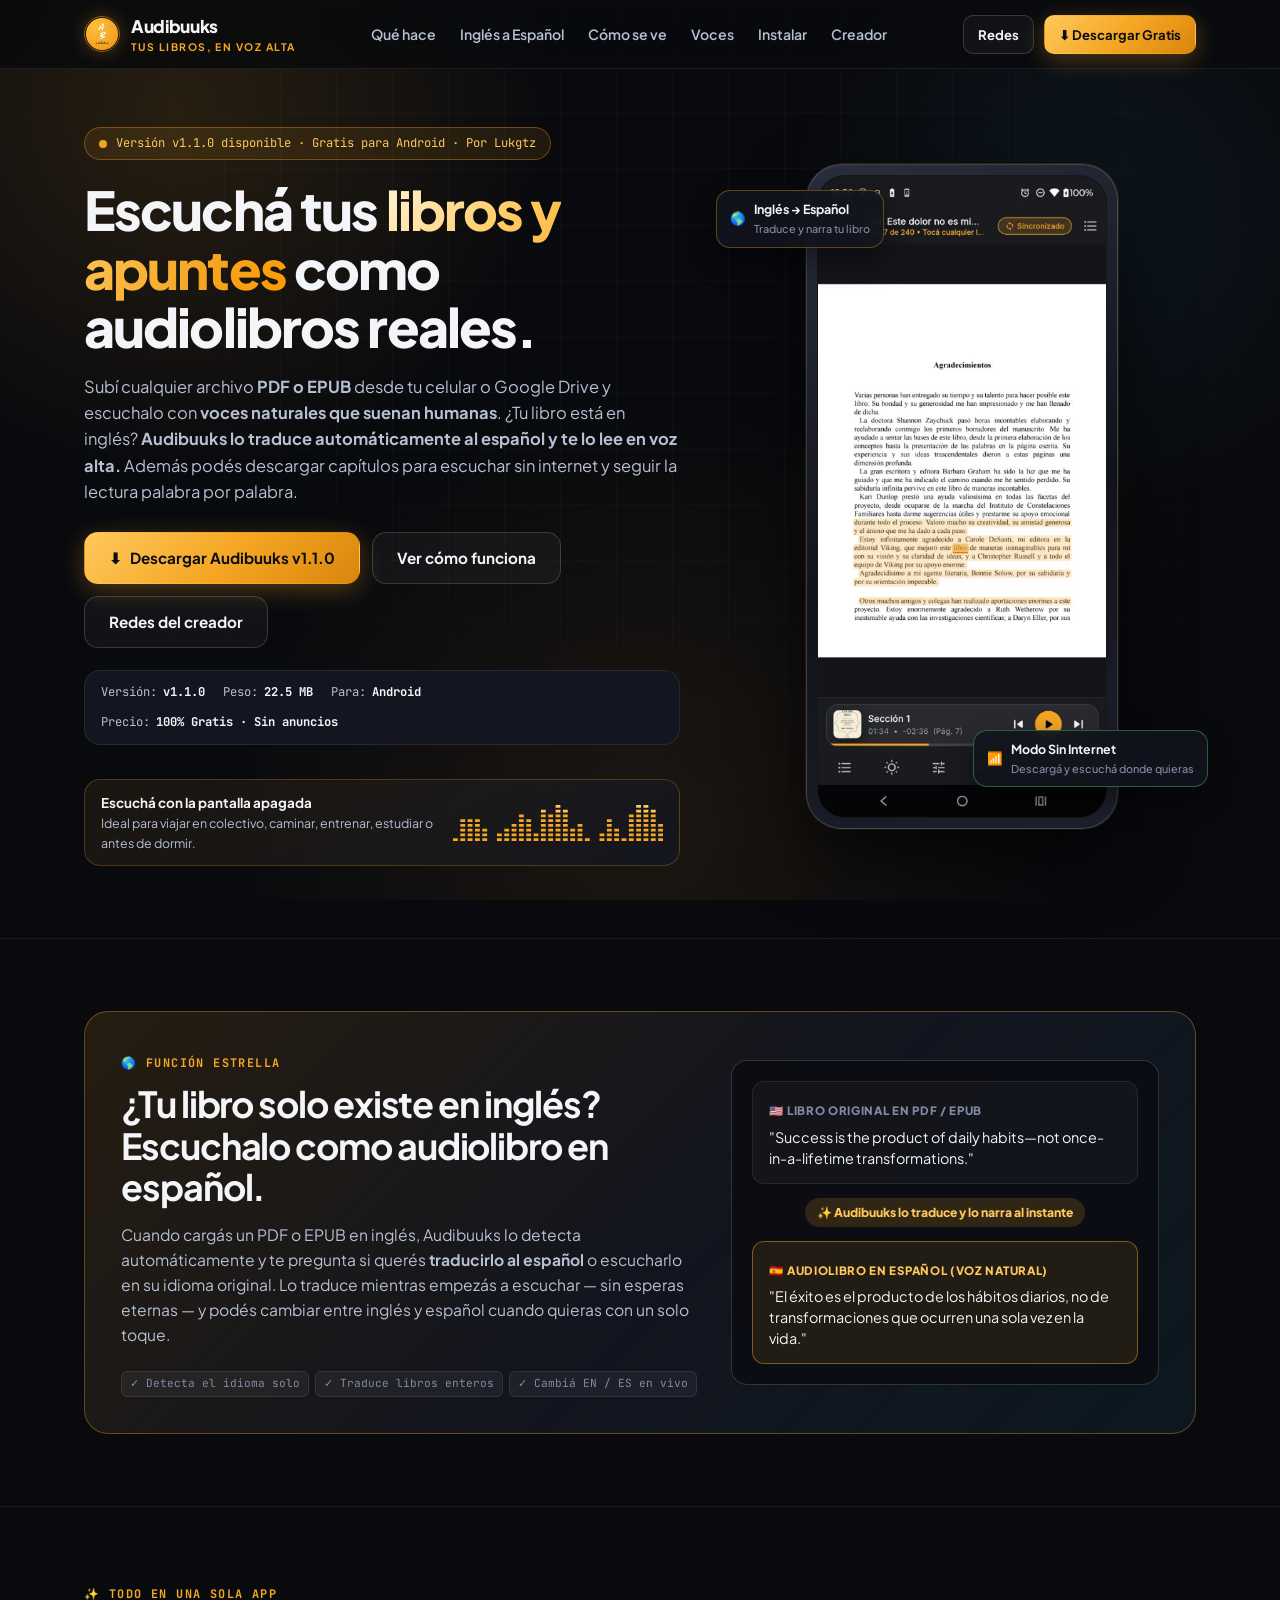
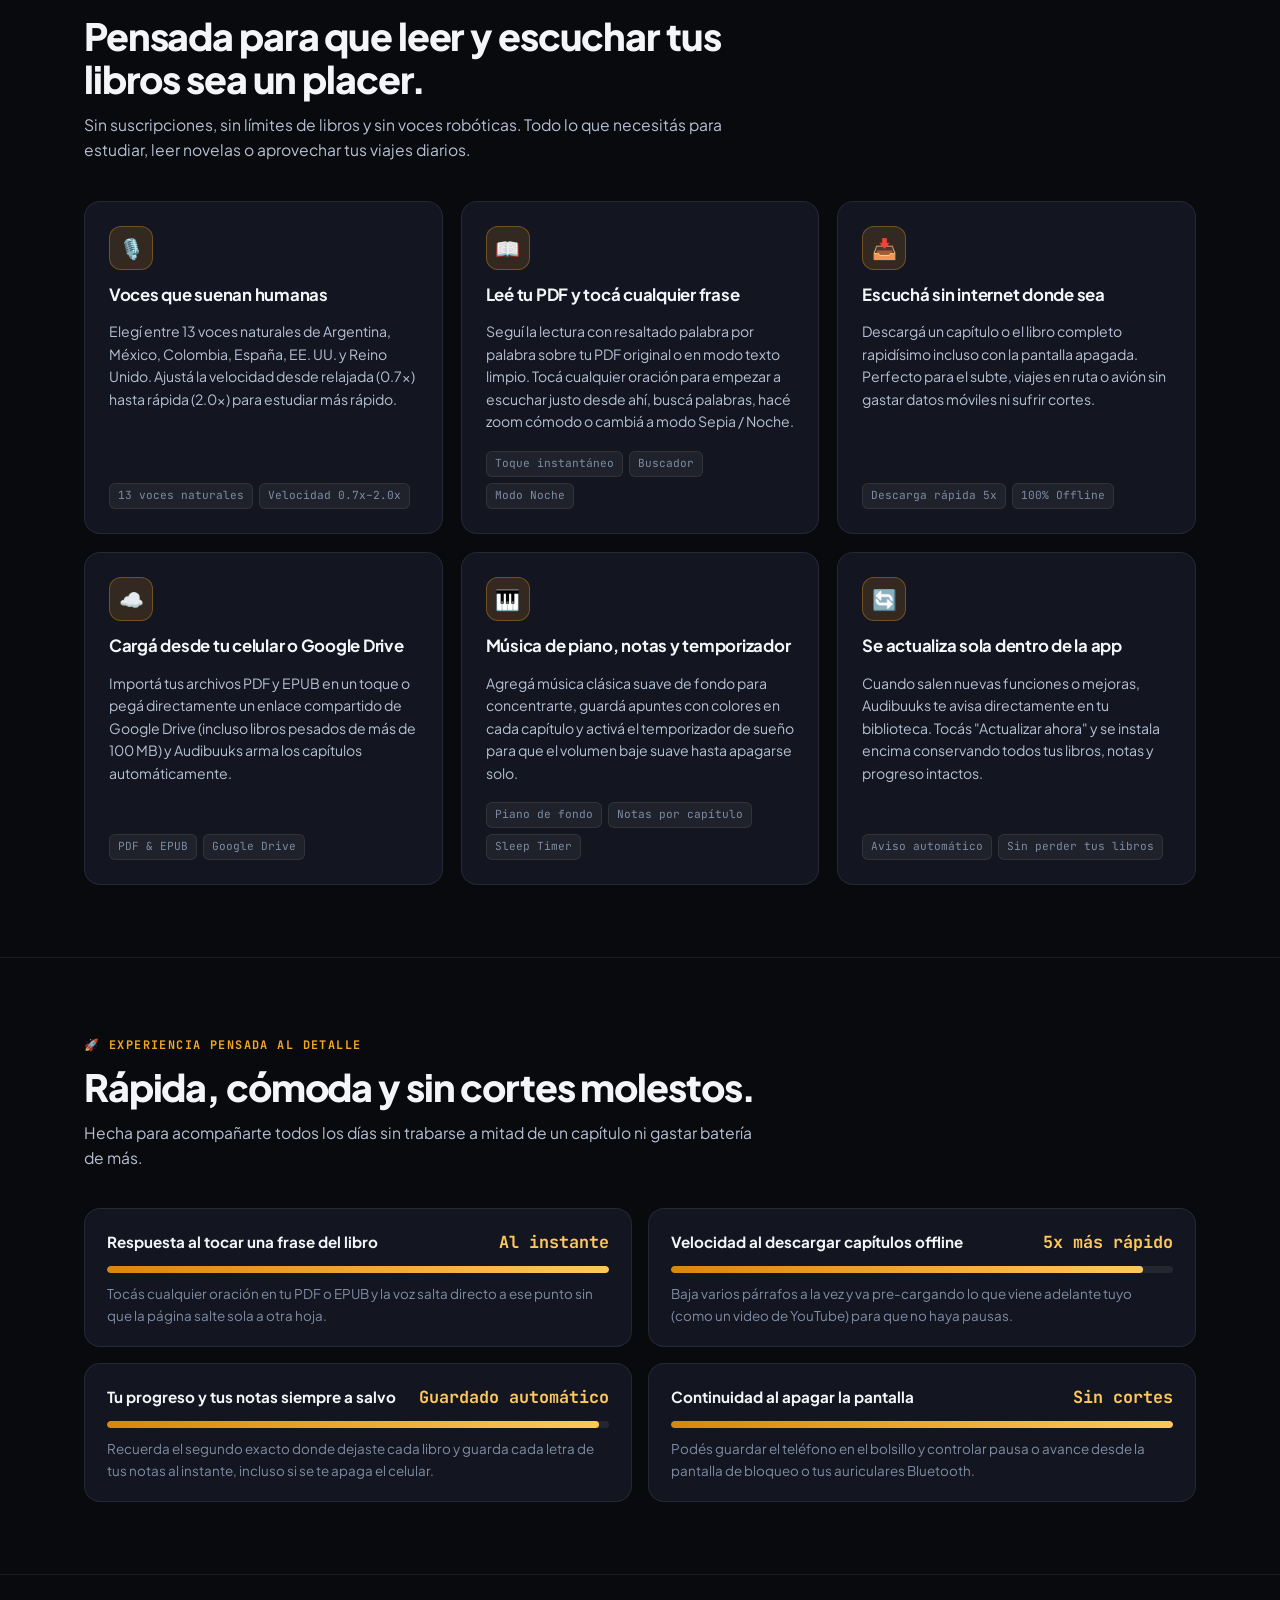
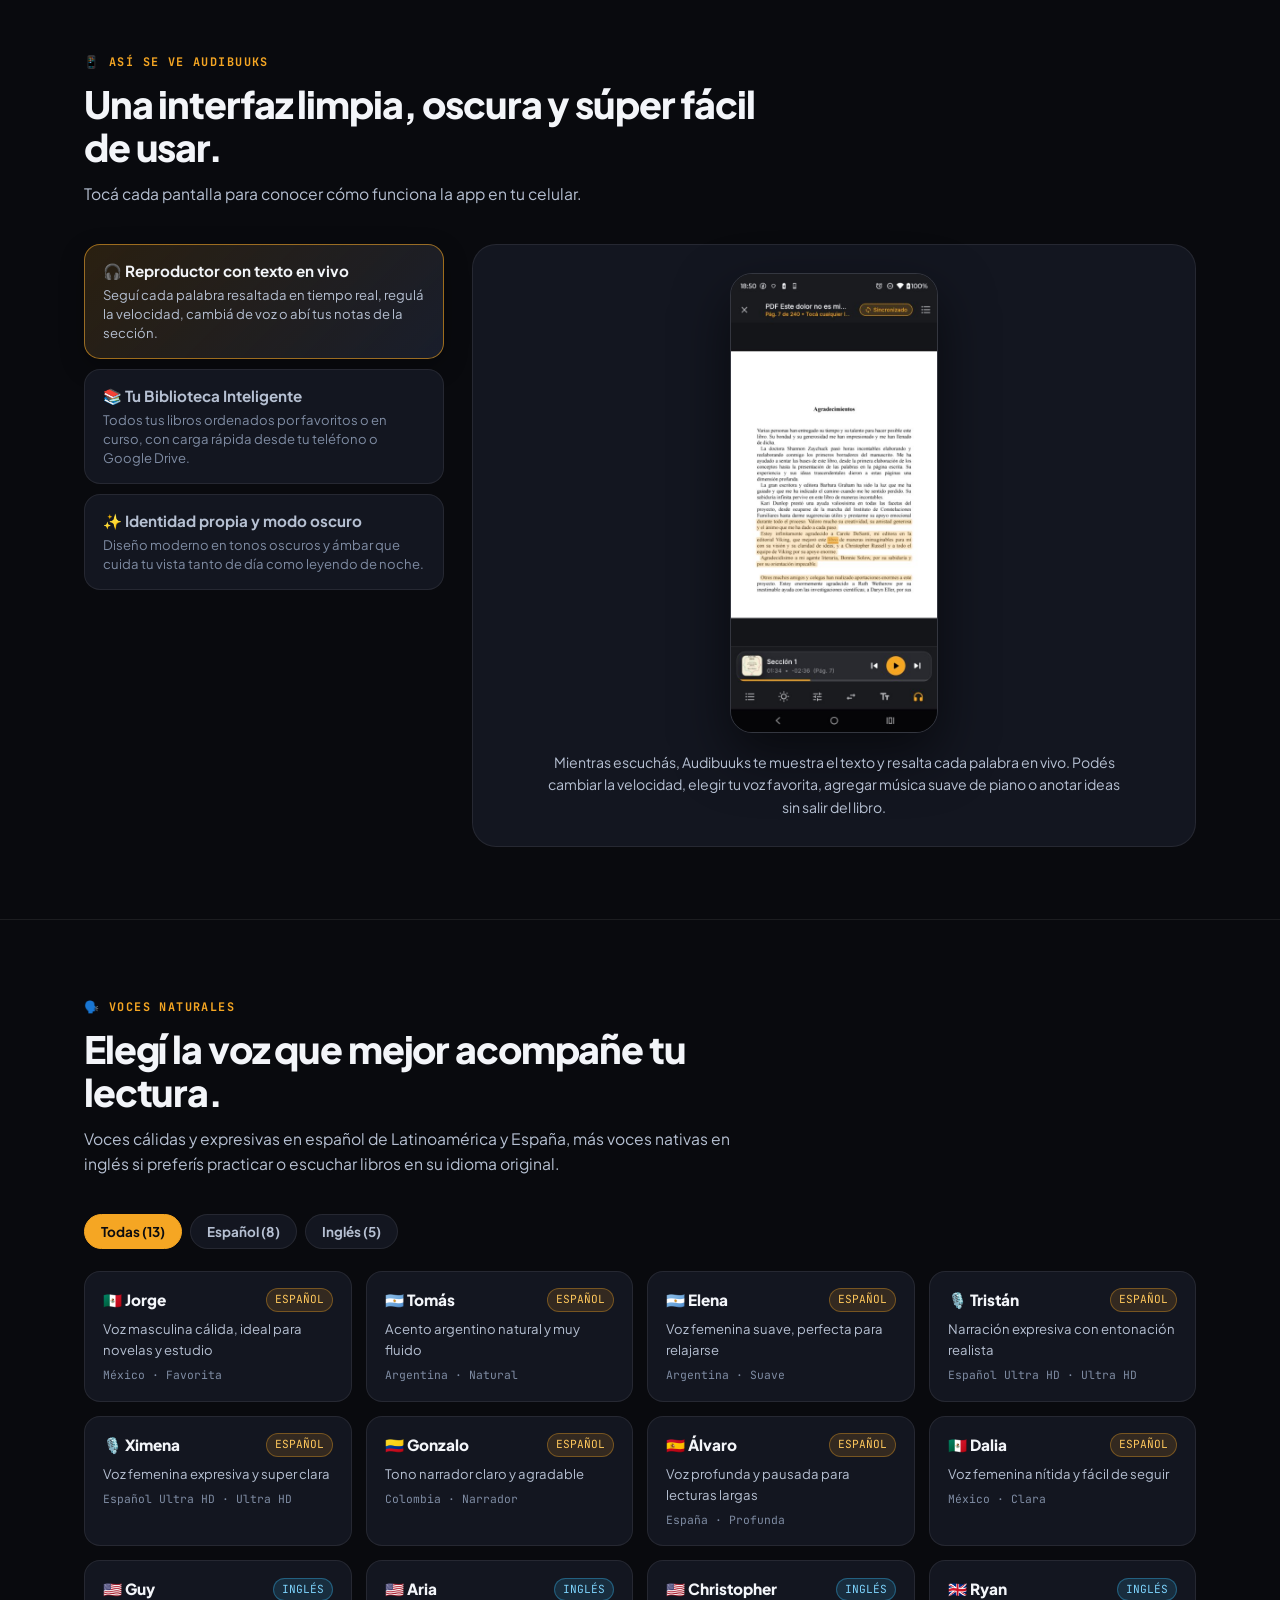
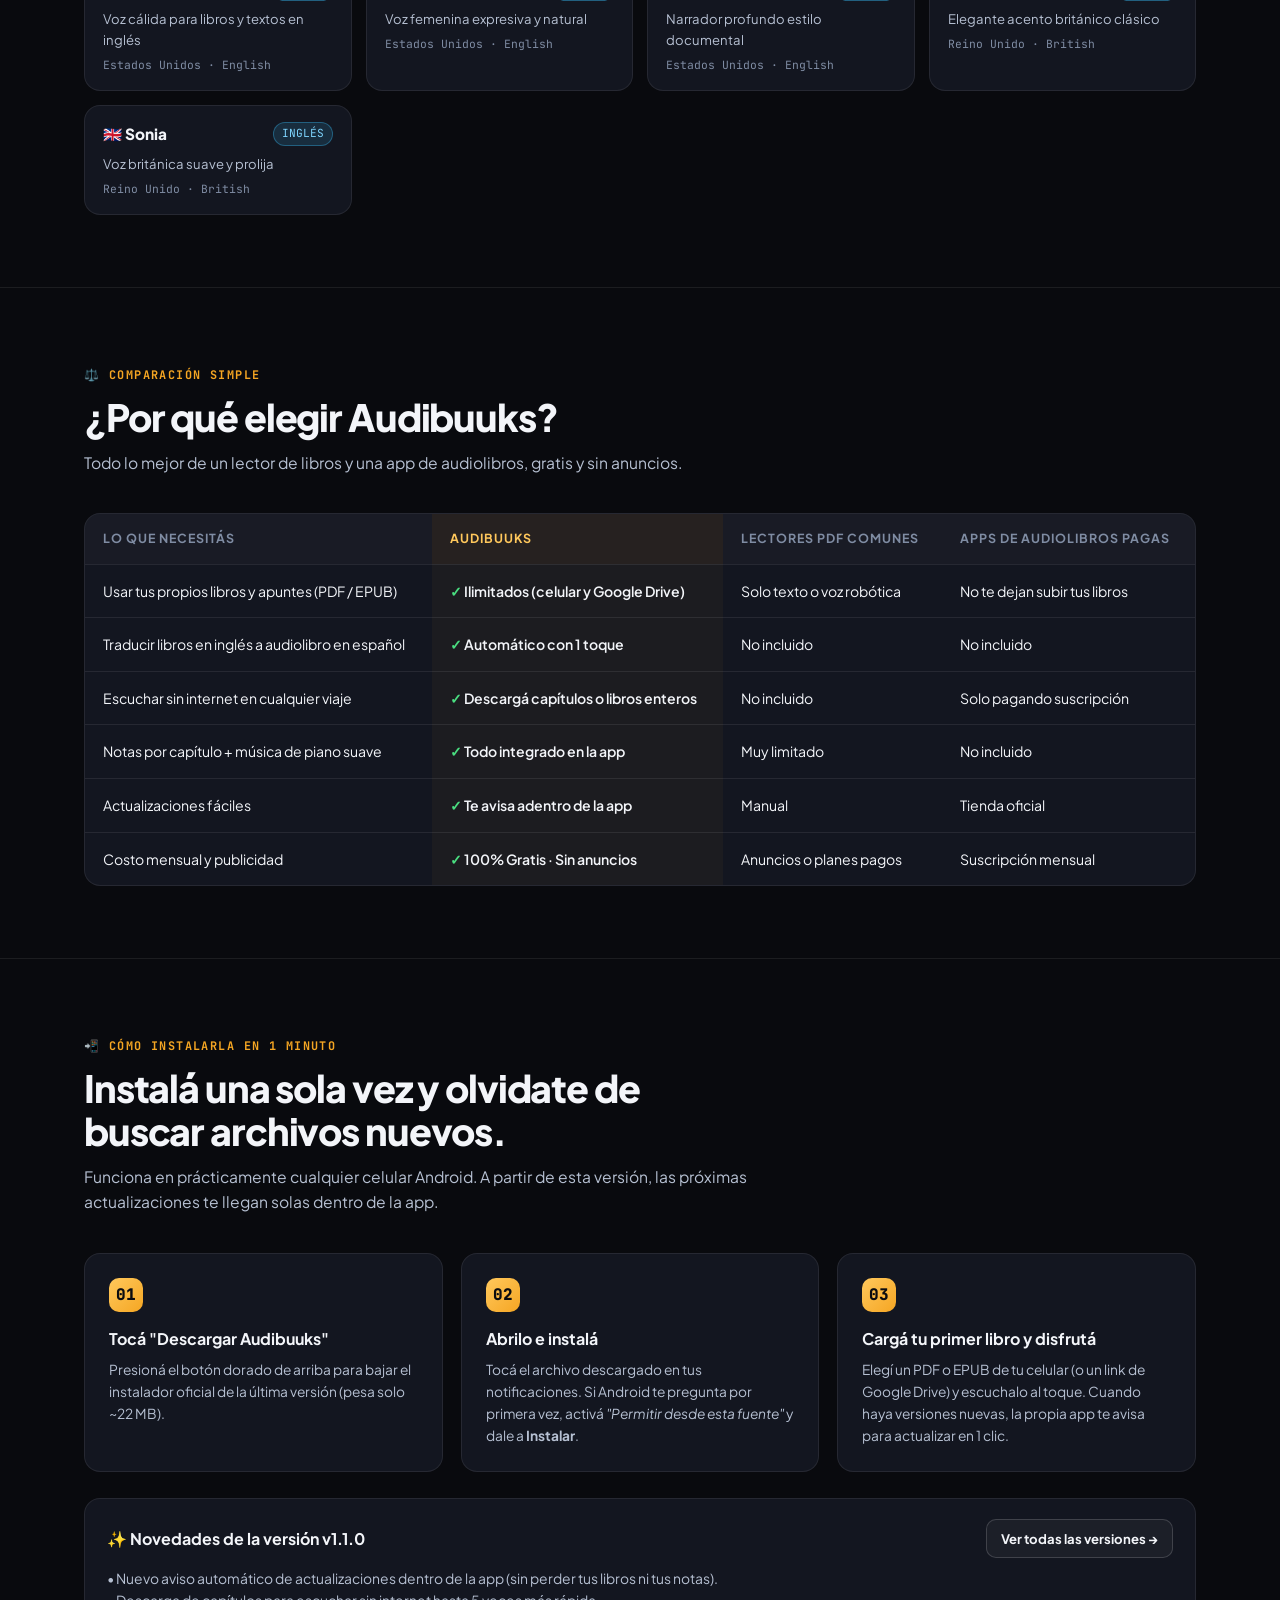
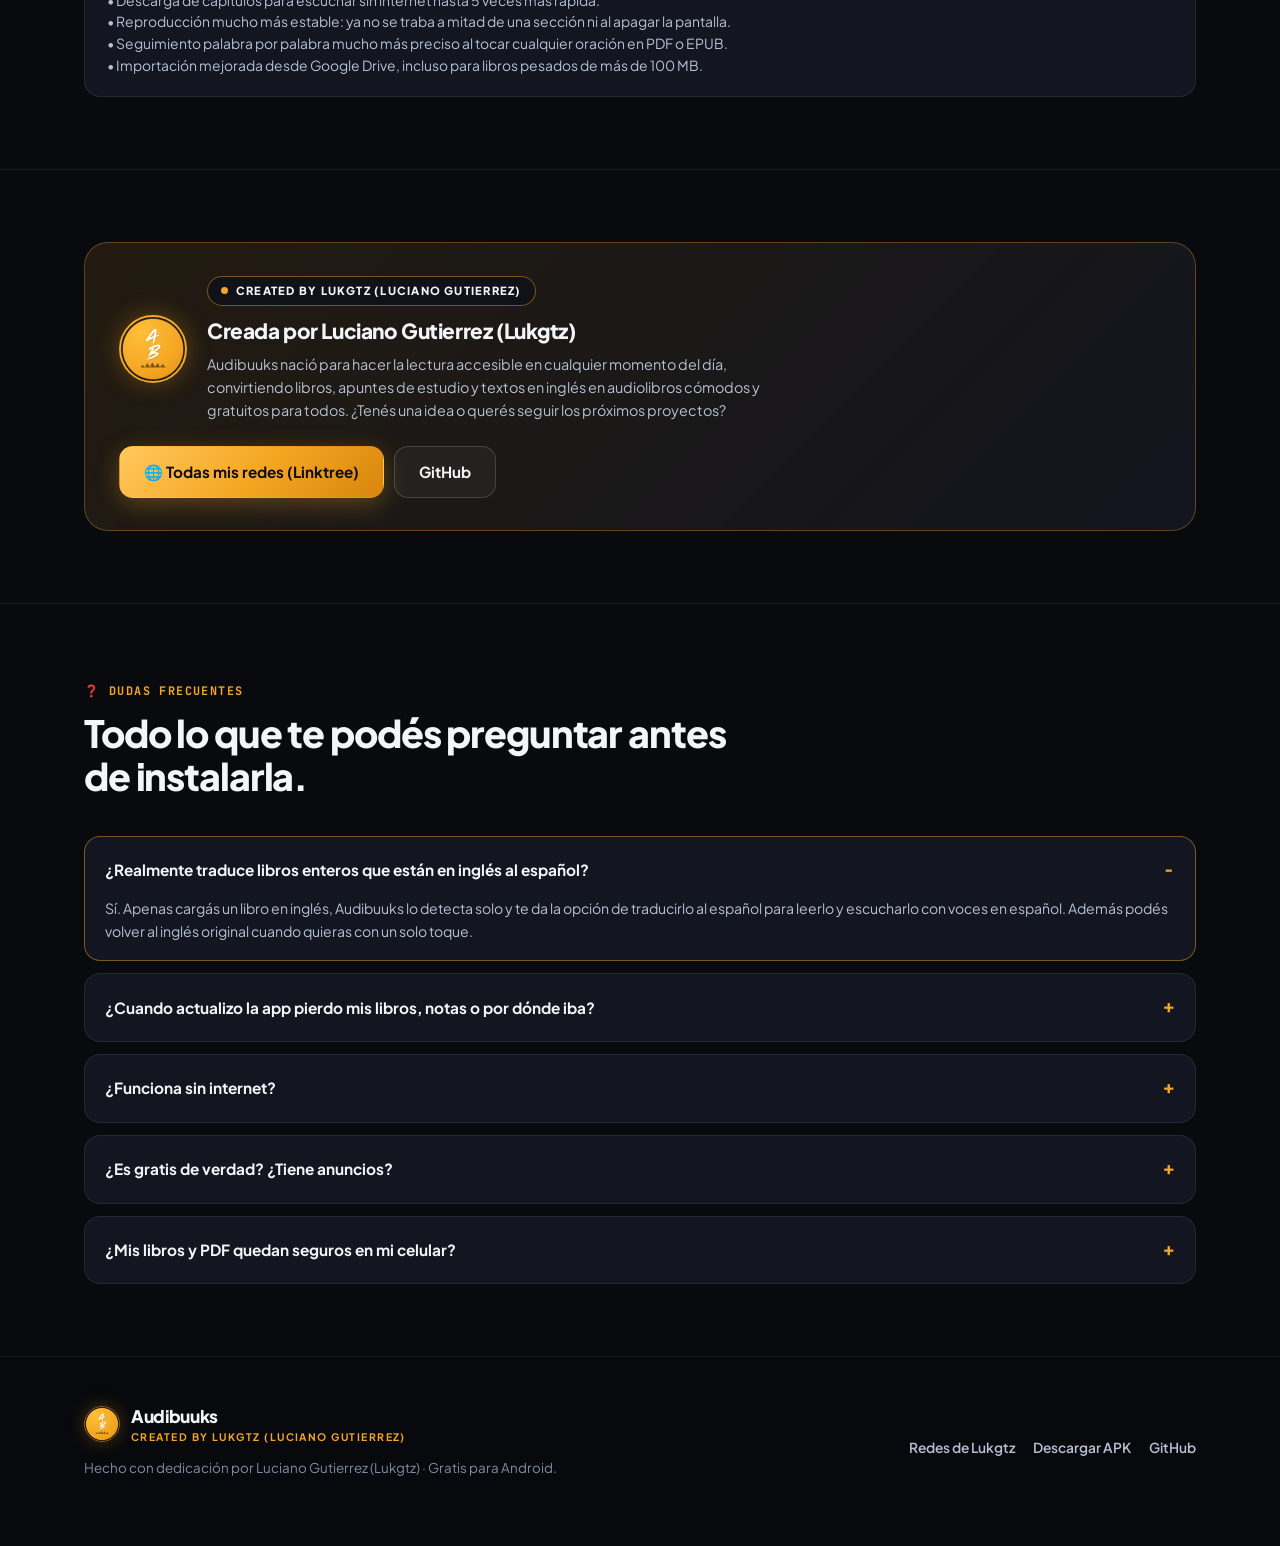
==== commit 42020c8b: "docs(web): rewrite landing page in clear user-friendly Spanish, highlight EN->ES audiobook translati" ====
--- a/docs/index.html
+++ b/docs/index.html
@@ -3,10 +3,10 @@
 <head>
   <meta charset="UTF-8" />
   <meta name="viewport" content="width=device-width, initial-scale=1.0" />
-  <title>Audibuuks — Lector &amp; Reproductor Inteligente de Audiolibros para Android (APK)</title>
+  <title>Audibuuks — Convertí tus libros PDF y EPUB en audiolibros en español</title>
   <meta
     name="description"
-    content="Transformá tus PDF y EPUB en audiolibros fluidos con 13 voces neuronales HD, karaoke en vivo de 0ms, descargas offline 5x, traducción EN→ES, música clásica y actualizaciones automáticas in-app."
+    content="Escuchá cualquier libro en PDF o EPUB con voces humanas naturales, traducí libros en inglés al español automáticamente, descargá para escuchar sin internet y guardá tus notas. Gratis para Android."
   />
   <meta name="theme-color" content="#090a0e" />
   <link rel="icon" type="image/png" href="screenshots/logo.png" />
@@ -22,34 +22,34 @@
   <div class="bg-mesh" aria-hidden="true"></div>
   <div class="bg-grid" aria-hidden="true"></div>
 
-  <!-- HEADER STICKY CON GLASSMORPHISM -->
+  <!-- HEADER STICKY -->
   <header class="site-header">
     <div class="container nav-inner">
       <a class="brand" href="#top" aria-label="Audibuuks Inicio">
         <img class="brand-logo" src="screenshots/logo.png" alt="Logo Audibuuks" />
         <span>
           Audibuuks
-          <span class="brand-sub">Android Native · Flutter</span>
+          <span class="brand-sub">Tus libros, en voz alta</span>
         </span>
       </a>
 
       <nav class="nav-links" aria-label="Navegación principal">
-        <a href="#funciones">Funciones</a>
-        <a href="#recorrido">Interfaz</a>
-        <a href="#voces">Voces HD</a>
-        <a href="#comparativa">Comparativa</a>
+        <a href="#funciones">Qué hace</a>
+        <a href="#traductor">Inglés a Español</a>
+        <a href="#recorrido">Cómo se ve</a>
+        <a href="#voces">Voces</a>
         <a href="#instalar">Instalar</a>
-        <a href="#faq">FAQ</a>
+        <a href="#creador">Creador</a>
       </nav>
 
       <div class="nav-actions">
         <a
           class="btn btn-ghost btn-sm"
-          href="https://github.com/lukgutierrez/audibuuks-app"
+          href="https://linktr.ee/lucianogutierrez"
           target="_blank"
           rel="noopener noreferrer"
         >
-          GitHub
+          Redes
         </a>
         <a
           id="nav-download-btn"
@@ -58,7 +58,7 @@
           target="_blank"
           rel="noopener noreferrer"
         >
-          ⬇ Descargar APK
+          ⬇ Descargar Gratis
         </a>
       </div>
     </div>
@@ -71,19 +71,18 @@
         <div>
           <div class="release-pill">
             <span class="pulse-dot" aria-hidden="true"></span>
-            <span id="live-release-badge">v1.1.0 (Build 2015) · Android 7.0+ ARM64 · por Lukgtz</span>
+            <span id="live-release-badge">Versión v1.1.0 disponible · Gratis para Android · Por Lukgtz</span>
           </div>
 
           <h1>
-            Tus <span class="text-gradient">PDF y EPUB</span> convertidos en audiolibros neuronales.
+            Escuchá tus <span class="text-gradient">libros y apuntes</span> como audiolibros reales.
           </h1>
 
           <p class="hero-lead">
-            Escuchá y leé cualquier libro en Android con <strong>13 voces neuronales HD</strong>,
-            seguimiento karaoke palabra por palabra de <strong>0 ms</strong> sobre el PDF original,
-            <strong>descargas offline 5x en segundo plano</strong>, traducción instantánea
-            <strong>EN → ES</strong>, notas por sección, música clásica sintetizada y
-            <strong>actualizaciones automáticas dentro de la app</strong>.
+            Subí cualquier archivo <strong>PDF o EPUB</strong> desde tu celular o Google Drive y
+            escuchalo con <strong>voces naturales que suenan humanas</strong>. ¿Tu libro está en
+            inglés? <strong>Audibuuks lo traduce automáticamente al español y te lo lee en voz alta.</strong>
+            Además podés descargar capítulos para escuchar sin internet y seguir la lectura palabra por palabra.
           </p>
 
           <div class="hero-cta-row">
@@ -94,34 +93,34 @@
               target="_blank"
               rel="noopener noreferrer"
             >
-              <span>⬇</span> Descargar APK Oficial
+              <span>⬇</span> Descargar Audibuuks v1.1.0
+            </a>
+            <a class="btn btn-ghost btn-lg" href="#recorrido">
+              Ver cómo funciona
             </a>
             <a
               class="btn btn-ghost btn-lg"
-              href="https://github.com/lukgutierrez/audibuuks-app"
+              href="https://linktr.ee/lucianogutierrez"
               target="_blank"
               rel="noopener noreferrer"
             >
-              Ver Código Fuente
-            </a>
-            <a class="btn btn-ghost btn-lg" href="#recorrido">
-              Ver Interfaz
+              Redes del creador
             </a>
           </div>
 
           <div class="apk-meta-bar" role="status">
             <span class="apk-meta-item">Versión: <strong id="meta-version">v1.1.0</strong></span>
-            <span class="apk-meta-item">Peso: <strong id="meta-size">~21 MB</strong></span>
-            <span class="apk-meta-item">APK: <strong id="meta-arch">ARM64 (Recomendado)</strong></span>
-            <span class="apk-meta-item">Licencia: <strong>MIT · Gratis</strong></span>
-          </div>
-
-          <div id="abi-selector" class="abi-selector" aria-label="Selector de arquitectura APK"></div>
+            <span class="apk-meta-item">Peso: <strong id="meta-size">22.5 MB</strong></span>
+            <span class="apk-meta-item">Para: <strong>Android</strong></span>
+            <span class="apk-meta-item">Precio: <strong>100% Gratis · Sin anuncios</strong></span>
+          </div>
+
+          <div id="abi-selector" class="abi-selector" aria-label="Opciones de descarga"></div>
 
           <div class="hero-eq-card">
             <div class="hero-eq-label">
-              <strong>Motor Neural Edge-TTS + MediaSession Nativo</strong>
-              Reproducción continua con pantalla apagada, sin cortes y sin anuncios.
+              <strong>Escuchá con la pantalla apagada</strong>
+              Ideal para viajar en colectivo, caminar, entrenar, estudiar o antes de dormir.
             </div>
             <canvas
               id="hero-eq-canvas"
@@ -137,10 +136,10 @@
           <div class="hero-glow" aria-hidden="true"></div>
 
           <div class="floating-pill pill-top-left">
-            <span>🎙️</span>
+            <span>🌎</span>
             <div>
-              13 Voces HD
-              <span class="sub">ES Latam/ES &amp; EN US/UK</span>
+              Inglés → Español
+              <span class="sub">Traduce y narra tu libro</span>
             </div>
           </div>
 
@@ -148,187 +147,224 @@
             <div class="phone-screen">
               <img
                 src="screenshots/player.png"
-                alt="Captura real del reproductor karaoke inteligente de Audibuuks en Android"
+                alt="Audibuuks reproduciendo un libro y resaltando cada palabra"
               />
             </div>
           </div>
 
           <div class="floating-pill pill-bottom-right">
-            <span>🔄</span>
+            <span>📶</span>
             <div>
-              Auto-Updates OTA
-              <span class="sub">Actualizá sin perder libros</span>
-            </div>
-          </div>
-        </div>
-      </div>
-    </section>
-
-    <!-- MÉTRICAS DE INGENIERÍA -->
-    <section class="section" id="rendimiento">
+              Modo Sin Internet
+              <span class="sub">Descargá y escuchá donde quieras</span>
+            </div>
+          </div>
+        </div>
+      </div>
+    </section>
+
+    <!-- SPOTLIGHT: TRADUCTOR DE LIBROS INGLÉS -> ESPAÑOL -->
+    <section class="section" id="traductor">
+      <div class="container">
+        <div class="translate-spotlight reveal">
+          <div>
+            <span class="eyebrow">🌎 Función Estrella</span>
+            <h2 style="margin: 0 0 14px; font-size: clamp(1.6rem, 3vw, 2.25rem); line-height: 1.15; letter-spacing: -0.03em;">
+              ¿Tu libro solo existe en inglés? Escuchalo como audiolibro en español.
+            </h2>
+            <p style="margin: 0 0 18px; color: var(--text-secondary); font-size: 0.98rem;">
+              Cuando cargás un PDF o EPUB en inglés, Audibuuks lo detecta automáticamente y te
+              pregunta si querés <strong>traducirlo al español</strong> o escucharlo en su idioma
+              original. Lo traduce mientras empezás a escuchar — sin esperas eternas — y podés
+              cambiar entre inglés y español cuando quieras con un solo toque.
+            </p>
+            <div class="feature-tags">
+              <span class="mini-tag">✓ Detecta el idioma solo</span>
+              <span class="mini-tag">✓ Traduce libros enteros</span>
+              <span class="mini-tag">✓ Cambiá EN / ES en vivo</span>
+            </div>
+          </div>
+
+          <div class="translate-demo-card" aria-label="Ejemplo de traducción de libro en inglés a audiolibro en español">
+            <div class="lang-box">
+              <span class="lang-pill">🇺🇸 Libro original en PDF / EPUB</span>
+              <p class="lang-quote">
+                "Success is the product of daily habits—not once-in-a-lifetime transformations."
+              </p>
+            </div>
+            <div class="translate-arrow">✨ Audibuuks lo traduce y lo narra al instante</div>
+            <div class="lang-box translated">
+              <span class="lang-pill">🇪🇸 Audiolibro en Español (Voz natural)</span>
+              <p class="lang-quote">
+                "El éxito es el producto de los hábitos diarios, no de transformaciones que ocurren una sola vez en la vida."
+              </p>
+            </div>
+          </div>
+        </div>
+      </div>
+    </section>
+
+    <!-- QUÉ PODÉS HACER CON AUDIBUUKS -->
+    <section class="section" id="funciones">
       <div class="container">
         <div class="section-header reveal">
-          <span class="eyebrow">⚡ Ingeniería de Rendimiento Real</span>
-          <h2>Diseñada para viajar sin señal, sin trabas y sin calentar tu teléfono.</h2>
+          <span class="eyebrow">✨ Todo en una sola app</span>
+          <h2>Pensada para que leer y escuchar tus libros sea un placer.</h2>
           <p>
-            Cada cuello de botella fue atacado a nivel arquitectura: procesamiento en hilos
-            aislados, caché en disco con lectura en una sola llamada al sistema y recuperación
-            automática ante microcortes de 4G/LTE.
-          </p>
-        </div>
-
-        <div class="bench-list">
-          <article class="bench-card" style="--fill: 98%;">
-            <div class="bench-top">
-              <span class="bench-title">Sensibilidad táctil en PDF &amp; EPUB</span>
-              <span class="bench-value">0 ms (Direct Listener)</span>
-            </div>
-            <div class="bench-bar-track"><div class="bench-bar-fill"></div></div>
-            <p class="bench-desc">
-              Tocá cualquier oración del PDF y el narrador salta al punto exacto dentro del párrafo
-              con Page Lock anti-salto y destello visual instantáneo.
-            </p>
-          </article>
-
-          <article class="bench-card" style="--fill: 92%;">
-            <div class="bench-top">
-              <span class="bench-title">Motor de Descarga Offline &amp; Pre-Buffer</span>
-              <span class="bench-value">5x Workers + 3x Buffer</span>
-            </div>
-            <div class="bench-bar-track"><div class="bench-bar-fill"></div></div>
-            <p class="bench-desc">
-              Pool deslizante concurrente de 5 hilos con WakeLock nativo de Android y barra
-              secundaria de pre-carga estilo YouTube para toda la sección.
-            </p>
-          </article>
-
-          <article class="bench-card" style="--fill: 96%;">
-            <div class="bench-top">
-              <span class="bench-title">Persistencia de Notas &amp; Progreso</span>
-              <span class="bench-value">&lt; 0.2 ms</span>
-            </div>
-            <div class="bench-bar-track"><div class="bench-bar-fill"></div></div>
-            <p class="bench-desc">
-              Autoguardado ultraligero de tu milisegundo exacto y tus notas por capítulo sin
-              bloquear el hilo principal ni congelar la interfaz (0 ANRs).
-            </p>
-          </article>
-
-          <article class="bench-card" style="--fill: 100%;">
-            <div class="bench-top">
-              <span class="bench-title">Estabilidad Continua Anti-Trabas</span>
-              <span class="bench-value">Watchdog + Auto-Heal</span>
-            </div>
-            <div class="bench-bar-track"><div class="bench-bar-fill"></div></div>
-            <p class="bench-desc">
-              Vigilante automático que detecta eventos perdidos, traspasa el audio limpiamente al
-              bloquear/desbloquear pantalla y repara MP3 corruptos sin recargar la vista.
-            </p>
-          </article>
-        </div>
-      </div>
-    </section>
-
-    <!-- FUNCIONALIDADES COMPLETAS -->
-    <section class="section" id="funciones">
-      <div class="container">
-        <div class="section-header reveal">
-          <span class="eyebrow">✨ Suite Completa de Lectura y Audio</span>
-          <h2>Todo lo que viene integrado en Audibuuks, sin suscripciones.</h2>
-          <p>
-            Construida con Flutter 3 + canal nativo Kotlin para combinar la precisión de un lector
-            PDF profesional con la comodidad de un reproductor de audiolibros moderno.
+            Sin suscripciones, sin límites de libros y sin voces robóticas. Todo lo que necesitás
+            para estudiar, leer novelas o aprovechar tus viajes diarios.
           </p>
         </div>
 
         <div class="features-grid">
           <article class="feature-card reveal">
             <div class="feature-icon">🎙️</div>
-            <h3>Voces Neuronales HD + Karaoke Real</h3>
-            <p>
-              Sintetizá capítulos completos con voces ultra-realistas en español e inglés,
-              velocidad ajustable de 0.7x a 2.0x y resaltado palabra por palabra sincronizado con
-              timestamps reales.
+            <h3>Voces que suenan humanas</h3>
+            <p>
+              Elegí entre 13 voces naturales de Argentina, México, Colombia, España, EE. UU. y
+              Reino Unido. Ajustá la velocidad desde relajada (0.7x) hasta rápida (2.0x) para
+              estudiar más rápido.
             </p>
             <div class="feature-tags">
-              <span class="mini-tag">Edge-TTS</span>
-              <span class="mini-tag">WordTimings</span>
-              <span class="mini-tag">0.7x–2.0x</span>
+              <span class="mini-tag">13 voces naturales</span>
+              <span class="mini-tag">Velocidad 0.7x–2.0x</span>
             </div>
           </article>
 
           <article class="feature-card reveal">
             <div class="feature-icon">📖</div>
-            <h3>Visor PDF &amp; EPUB Quirúrgico</h3>
-            <p>
-              Leé sobre la hoja original del PDF o en modo texto limpio. Incluye organizador en
-              grilla 4/6 páginas, buscador instantáneo con resaltado cian, zoom 1 mano y temas
-              Original, Sepia y Noche.
+            <h3>Leé tu PDF y tocá cualquier frase</h3>
+            <p>
+              Seguí la lectura con resaltado palabra por palabra sobre tu PDF original o en modo
+              texto limpio. Tocá cualquier oración para empezar a escuchar justo desde ahí, buscá
+              palabras, hacé zoom cómodo o cambiá a modo Sepia / Noche.
             </p>
             <div class="feature-tags">
-              <span class="mini-tag">Page Lock</span>
-              <span class="mini-tag">Grilla 4/6</span>
-              <span class="mini-tag">Zoom Smart</span>
+              <span class="mini-tag">Toque instantáneo</span>
+              <span class="mini-tag">Buscador</span>
+              <span class="mini-tag">Modo Noche</span>
             </div>
           </article>
 
           <article class="feature-card reveal">
             <div class="feature-icon">📥</div>
-            <h3>Descargas Offline 5x + Google Drive</h3>
-            <p>
-              Importá libros desde tu celular o pegando un enlace de Google Drive (incluso archivos
-              grandes &gt;100 MB). Descargá capítulos o libros enteros en segundo plano con
-              notificación nativa de progreso.
+            <h3>Escuchá sin internet donde sea</h3>
+            <p>
+              Descargá un capítulo o el libro completo rapidísimo incluso con la pantalla apagada.
+              Perfecto para el subte, viajes en ruta o avión sin gastar datos móviles ni sufrir
+              cortes.
             </p>
             <div class="feature-tags">
-              <span class="mini-tag">5 Workers</span>
-              <span class="mini-tag">WakeLock</span>
-              <span class="mini-tag">Drive Direct</span>
+              <span class="mini-tag">Descarga rápida 5x</span>
+              <span class="mini-tag">100% Offline</span>
             </div>
           </article>
 
           <article class="feature-card reveal">
-            <div class="feature-icon">🌐</div>
-            <h3>Traducción Inteligente EN → ES</h3>
-            <p>
-              Detecta automáticamente libros en inglés y los traduce en segundo plano sin frenar tu
-              lectura. Alterná al instante entre Español e Inglés original con voz nativa acorde.
+            <div class="feature-icon">☁️</div>
+            <h3>Cargá desde tu celular o Google Drive</h3>
+            <p>
+              Importá tus archivos PDF y EPUB en un toque o pegá directamente un enlace compartido
+              de Google Drive (incluso libros pesados de más de 100 MB) y Audibuuks arma los
+              capítulos automáticamente.
             </p>
             <div class="feature-tags">
-              <span class="mini-tag">Auto-Detect</span>
-              <span class="mini-tag">Bilingüe</span>
-              <span class="mini-tag">Background</span>
+              <span class="mini-tag">PDF &amp; EPUB</span>
+              <span class="mini-tag">Google Drive</span>
             </div>
           </article>
 
           <article class="feature-card reveal">
             <div class="feature-icon">🎹</div>
-            <h3>Piano Clásico, Notas &amp; Sleep Timer</h3>
-            <p>
-              Acompañá tus libros con pistas clásicas sintetizadas en WAV con envolvente ADSR en
-              segundo plano, bloc de notas estilo Google Keep por sección y temporizador de sueño
-              con fade-out progresivo.
+            <h3>Música de piano, notas y temporizador</h3>
+            <p>
+              Agregá música clásica suave de fondo para concentrarte, guardá apuntes con colores
+              en cada capítulo y activá el temporizador de sueño para que el volumen baje suave
+              hasta apagarse solo.
             </p>
             <div class="feature-tags">
-              <span class="mini-tag">ADSR WAV</span>
-              <span class="mini-tag">Notas Keep</span>
-              <span class="mini-tag">Fade-Out</span>
+              <span class="mini-tag">Piano de fondo</span>
+              <span class="mini-tag">Notas por capítulo</span>
+              <span class="mini-tag">Sleep Timer</span>
             </div>
           </article>
 
           <article class="feature-card reveal">
-            <div class="feature-icon">🛡️</div>
-            <h3>Auto-Updates OTA &amp; Seguridad Nativa</h3>
-            <p>
-              Cuando sale una nueva versión, Audibuuks te avisa dentro de la app, descarga el APK
-              oficial de tu arquitectura y lo actualiza vía FileProvider sin borrar tus libros.
-              Blindada con HTTPS estricto, anti-Path Traversal y protección Zip Bomb.
+            <div class="feature-icon">🔄</div>
+            <h3>Se actualiza sola dentro de la app</h3>
+            <p>
+              Cuando salen nuevas funciones o mejoras, Audibuuks te avisa directamente en tu
+              biblioteca. Tocás "Actualizar ahora" y se instala encima conservando todos tus
+              libros, notas y progreso intactos.
             </p>
             <div class="feature-tags">
-              <span class="mini-tag">In-App OTA</span>
-              <span class="mini-tag">HTTPS Only</span>
-              <span class="mini-tag">FileProvider</span>
-            </div>
+              <span class="mini-tag">Aviso automático</span>
+              <span class="mini-tag">Sin perder tus libros</span>
+            </div>
+          </article>
+        </div>
+      </div>
+    </section>
+
+    <!-- POR QUÉ SE SIENTE TAN FLUIDA (BENEFICIOS CLAROS) -->
+    <section class="section" id="experiencia">
+      <div class="container">
+        <div class="section-header reveal">
+          <span class="eyebrow">🚀 Experiencia pensada al detalle</span>
+          <h2>Rápida, cómoda y sin cortes molestos.</h2>
+          <p>
+            Hecha para acompañarte todos los días sin trabarse a mitad de un capítulo ni gastar
+            batería de más.
+          </p>
+        </div>
+
+        <div class="bench-list">
+          <article class="bench-card" style="--fill: 100%;">
+            <div class="bench-top">
+              <span class="bench-title">Respuesta al tocar una frase del libro</span>
+              <span class="bench-value">Al instante</span>
+            </div>
+            <div class="bench-bar-track"><div class="bench-bar-fill"></div></div>
+            <p class="bench-desc">
+              Tocás cualquier oración en tu PDF o EPUB y la voz salta directo a ese punto sin que
+              la página salte sola a otra hoja.
+            </p>
+          </article>
+
+          <article class="bench-card" style="--fill: 94%;">
+            <div class="bench-top">
+              <span class="bench-title">Velocidad al descargar capítulos offline</span>
+              <span class="bench-value">5x más rápido</span>
+            </div>
+            <div class="bench-bar-track"><div class="bench-bar-fill"></div></div>
+            <p class="bench-desc">
+              Baja varios párrafos a la vez y va pre-cargando lo que viene adelante tuyo (como un
+              video de YouTube) para que no haya pausas.
+            </p>
+          </article>
+
+          <article class="bench-card" style="--fill: 98%;">
+            <div class="bench-top">
+              <span class="bench-title">Tu progreso y tus notas siempre a salvo</span>
+              <span class="bench-value">Guardado automático</span>
+            </div>
+            <div class="bench-bar-track"><div class="bench-bar-fill"></div></div>
+            <p class="bench-desc">
+              Recuerda el segundo exacto donde dejaste cada libro y guarda cada letra de tus notas
+              al instante, incluso si se te apaga el celular.
+            </p>
+          </article>
+
+          <article class="bench-card" style="--fill: 100%;">
+            <div class="bench-top">
+              <span class="bench-title">Continuidad al apagar la pantalla</span>
+              <span class="bench-value">Sin cortes</span>
+            </div>
+            <div class="bench-bar-track"><div class="bench-bar-fill"></div></div>
+            <p class="bench-desc">
+              Podés guardar el teléfono en el bolsillo y controlar pausa o avance desde la
+              pantalla de bloqueo o tus auriculares Bluetooth.
+            </p>
           </article>
         </div>
       </div>
@@ -338,11 +374,10 @@
     <section class="section" id="recorrido">
       <div class="container">
         <div class="section-header reveal">
-          <span class="eyebrow">📱 Capturas Reales en Dispositivo</span>
-          <h2>Explorá la interfaz y la arquitectura por dentro.</h2>
+          <span class="eyebrow">📱 Así se ve Audibuuks</span>
+          <h2>Una interfaz limpia, oscura y súper fácil de usar.</h2>
           <p>
-            Elegí cada pantalla para ver capturas reales de Audibuuks corriendo en Android junto con
-            el plano técnico completo de la aplicación.
+            Tocá cada pantalla para conocer cómo funciona la app en tu celular.
           </p>
         </div>
 
@@ -355,10 +390,10 @@
               aria-selected="true"
               data-wt-index="0"
             >
-              <div class="wt-tab-title">🎧 Reproductor &amp; Karaoke en Vivo</div>
+              <div class="wt-tab-title">🎧 Reproductor con texto en vivo</div>
               <p class="wt-tab-desc">
-                Seguimiento palabra por palabra, pre-buffer estilo YouTube, controles de velocidad,
-                voces HD y notas por sección.
+                Seguí cada palabra resaltada en tiempo real, regulá la velocidad, cambiá de voz o
+                abí tus notas de la sección.
               </p>
             </button>
 
@@ -369,10 +404,10 @@
               aria-selected="false"
               data-wt-index="1"
             >
-              <div class="wt-tab-title">📚 Biblioteca &amp; Google Drive</div>
+              <div class="wt-tab-title">📚 Tu Biblioteca Inteligente</div>
               <p class="wt-tab-desc">
-                Filtros reactivos, portadas automáticas, progreso exacto, mini-reproductor y botón
-                de actualización in-app.
+                Todos tus libros ordenados por favoritos o en curso, con carga rápida desde tu
+                teléfono o Google Drive.
               </p>
             </button>
 
@@ -383,24 +418,10 @@
               aria-selected="false"
               data-wt-index="2"
             >
-              <div class="wt-tab-title">✨ Splash Animada a 60 FPS</div>
+              <div class="wt-tab-title">✨ Identidad propia y modo oscuro</div>
               <p class="wt-tab-desc">
-                Ecualizador digital animado con CustomPainter nativo y transición fluida directo a
-                tu biblioteca.
-              </p>
-            </button>
-
-            <button
-              type="button"
-              class="wt-tab"
-              role="tab"
-              aria-selected="false"
-              data-wt-index="3"
-            >
-              <div class="wt-tab-title">🏛️ Blueprint de Arquitectura Clean</div>
-              <p class="wt-tab-desc">
-                Flujo completo de capas (UI, Domain, Data, Isolates, Edge-TTS y canales nativos
-                Kotlin/Android).
+                Diseño moderno en tonos oscuros y ámbar que cuida tu vista tanto de día como
+                leyendo de noche.
               </p>
             </button>
           </div>
@@ -410,28 +431,28 @@
               <img
                 id="walkthrough-img"
                 src="screenshots/player.png"
-                alt="Reproductor y visor karaoke en vivo de Audibuuks"
+                alt="Reproductor de Audibuuks leyendo y subrayando palabra por palabra"
               />
             </div>
             <p id="walkthrough-caption" class="stage-caption">
-              Reproductor minimalista con seguimiento palabra por palabra en tiempo real, barra de
-              pre-buffer estilo YouTube, velocidad 0.7x–2.0x, notas por sección, música clásica de
-              fondo y cambio instantáneo al PDF original.
-            </p>
-          </div>
-        </div>
-      </div>
-    </section>
-
-    <!-- CATÁLOGO DE VOCES HD -->
+              Mientras escuchás, Audibuuks te muestra el texto y resalta cada palabra en vivo. Podés
+              cambiar la velocidad, elegir tu voz favorita, agregar música suave de piano o anotar
+              ideas sin salir del libro.
+            </p>
+          </div>
+        </div>
+      </div>
+    </section>
+
+    <!-- CATÁLOGO DE VOCES -->
     <section class="section" id="voces">
       <div class="container">
         <div class="section-header reveal">
-          <span class="eyebrow">🗣️ Catálogo de Voces Neuronales</span>
-          <h2>13 voces neuronales listas para narrar tus libros.</h2>
+          <span class="eyebrow">🗣️ Voces Naturales</span>
+          <h2>Elegí la voz que mejor acompañe tu lectura.</h2>
           <p>
-            Elegí entre acentos de Argentina, México, Colombia, España, Estados Unidos y Reino Unido,
-            incluyendo modelos <strong>DragonHD Multilingüe</strong> de máxima naturalidad.
+            Voces cálidas y expresivas en español de Latinoamérica y España, más voces nativas en
+            inglés si preferís practicar o escuchar libros en su idioma original.
           </p>
         </div>
 
@@ -443,7 +464,7 @@
             Español (8)
           </button>
           <button type="button" class="filter-pill" data-voice-filter="en">
-            English (5)
+            Inglés (5)
           </button>
         </div>
 
@@ -451,15 +472,14 @@
       </div>
     </section>
 
-    <!-- COMPARATIVA -->
+    <!-- COMPARATIVA SIMPLE -->
     <section class="section" id="comparativa">
       <div class="container">
         <div class="section-header reveal">
-          <span class="eyebrow">⚖️ Por Qué Audibuuks</span>
-          <h2>Pensada para lectores reales que quieren control total sobre sus libros.</h2>
+          <span class="eyebrow">⚖️ Comparación Simple</span>
+          <h2>¿Por qué elegir Audibuuks?</h2>
           <p>
-            Comparación directa frente a lectores PDF genéricos y plataformas de audiolibros por
-            suscripción mensual.
+            Todo lo mejor de un lector de libros y una app de audiolibros, gratis y sin anuncios.
           </p>
         </div>
 
@@ -467,47 +487,47 @@
           <table class="comp-table">
             <thead>
               <tr>
-                <th>Capacidad</th>
-                <th class="highlight-col">Audibuuks (Android Nativo)</th>
-                <th>Lectores PDF Tradicionales</th>
-                <th>Apps de Suscripción</th>
+                <th>Lo que necesitás</th>
+                <th class="highlight-col">Audibuuks</th>
+                <th>Lectores PDF comunes</th>
+                <th>Apps de audiolibros pagas</th>
               </tr>
             </thead>
             <tbody>
               <tr>
-                <td>Tus propios PDF y EPUB</td>
-                <td class="highlight-col"><span class="ok-badge">✓</span> Ilimitados (Local + Google Drive)</td>
-                <td>Solo lectura visual o voz robótica</td>
-                <td>Catálogo cerrado / compras aparte</td>
+                <td>Usar tus propios libros y apuntes (PDF / EPUB)</td>
+                <td class="highlight-col"><span class="ok-badge">✓</span> Ilimitados (celular y Google Drive)</td>
+                <td>Solo texto o voz robótica</td>
+                <td>No te dejan subir tus libros</td>
               </tr>
               <tr>
-                <td>Toque 0ms &amp; Karaoke sobre PDF original</td>
-                <td class="highlight-col"><span class="ok-badge">✓</span> Palabra exacta + Page Lock + Grilla 4/6</td>
-                <td>Sin sincronización de audio</td>
-                <td>Sin visor PDF original</td>
+                <td>Traducir libros en inglés a audiolibro en español</td>
+                <td class="highlight-col"><span class="ok-badge">✓</span> Automático con 1 toque</td>
+                <td>No incluido</td>
+                <td>No incluido</td>
               </tr>
               <tr>
-                <td>Descarga Offline &amp; Pre-Buffer</td>
-                <td class="highlight-col"><span class="ok-badge">✓</span> 5 workers paralelos + WakeLock</td>
-                <td>No disponible</td>
-                <td>Solo con plan pago</td>
+                <td>Escuchar sin internet en cualquier viaje</td>
+                <td class="highlight-col"><span class="ok-badge">✓</span> Descargá capítulos o libros enteros</td>
+                <td>No incluido</td>
+                <td>Solo pagando suscripción</td>
               </tr>
               <tr>
-                <td>Traducción automática EN → ES</td>
-                <td class="highlight-col"><span class="ok-badge">✓</span> Incluida en segundo plano</td>
-                <td>No disponible</td>
-                <td>No disponible</td>
+                <td>Notas por capítulo + música de piano suave</td>
+                <td class="highlight-col"><span class="ok-badge">✓</span> Todo integrado en la app</td>
+                <td>Muy limitado</td>
+                <td>No incluido</td>
               </tr>
               <tr>
-                <td>Actualizaciones dentro de la app</td>
-                <td class="highlight-col"><span class="ok-badge">✓</span> OTA oficial desde GitHub Releases</td>
-                <td>Manual / tienda</td>
+                <td>Actualizaciones fáciles</td>
+                <td class="highlight-col"><span class="ok-badge">✓</span> Te avisa adentro de la app</td>
+                <td>Manual</td>
                 <td>Tienda oficial</td>
               </tr>
               <tr>
-                <td>Precio y privacidad</td>
-                <td class="highlight-col"><span class="ok-badge">✓</span> 100% Gratis · Open Source · Sin anuncios</td>
-                <td>Anuncios o paywalls</td>
+                <td>Costo mensual y publicidad</td>
+                <td class="highlight-col"><span class="ok-badge">✓</span> 100% Gratis · Sin anuncios</td>
+                <td>Anuncios o planes pagos</td>
                 <td>Suscripción mensual</td>
               </tr>
             </tbody>
@@ -516,65 +536,106 @@
       </div>
     </section>
 
-    <!-- INSTALACIÓN Y CHANGELOG EN VIVO -->
+    <!-- INSTALACIÓN SIMPLE EN 3 PASOS -->
     <section class="section" id="instalar">
       <div class="container">
         <div class="section-header reveal">
-          <span class="eyebrow">🚀 Instalación y Actualizaciones Automáticas</span>
-          <h2>Instalá una sola vez. Las próximas versiones llegan solas adentro de la app.</h2>
+          <span class="eyebrow">📲 Cómo instalarla en 1 minuto</span>
+          <h2>Instalá una sola vez y olvidate de buscar archivos nuevos.</h2>
           <p>
-            Seguí estos 3 pasos rápidos para instalar el APK oficial en cualquier celular Android
-            7.0 o superior.
+            Funciona en prácticamente cualquier celular Android. A partir de esta versión, las
+            próximas actualizaciones te llegan solas dentro de la app.
           </p>
         </div>
 
         <div class="steps-grid reveal">
           <article class="step-card">
             <span class="step-num">01</span>
-            <h3>Descargá el APK Oficial</h3>
-            <p>
-              Tocá el botón <strong>Descargar APK Oficial</strong> arriba. La web selecciona
-              automáticamente el paquete liviano <code>arm64-v8a</code> (~21 MB) desde GitHub
-              Releases.
+            <h3>Tocá "Descargar Audibuuks"</h3>
+            <p>
+              Presioná el botón dorado de arriba para bajar el instalador oficial de la última
+              versión (pesa solo ~22 MB).
             </p>
           </article>
 
           <article class="step-card">
             <span class="step-num">02</span>
-            <h3>Instalá en tu Android</h3>
-            <p>
-              Abrí el archivo descargado. Si Android lo pide por primera vez, habilitá
-              <em>"Permitir instalar aplicaciones desde esta fuente"</em> y tocá <strong>Instalar</strong>.
+            <h3>Abrilo e instalá</h3>
+            <p>
+              Tocá el archivo descargado en tus notificaciones. Si Android te pregunta por primera
+              vez, activá <em>"Permitir desde esta fuente"</em> y dale a <strong>Instalar</strong>.
             </p>
           </article>
 
           <article class="step-card">
             <span class="step-num">03</span>
-            <h3>Actualizá con 1 toque</h3>
-            <p>
-              Cuando publiquemos mejoras, Audibuuks te mostrará el cartel de actualización adentro
-              de tu Biblioteca para bajar e instalar la versión nueva <strong>sin perder tus libros</strong>.
+            <h3>Cargá tu primer libro y disfrutá</h3>
+            <p>
+              Elegí un PDF o EPUB de tu celular (o un link de Google Drive) y escuchalo al toque.
+              Cuando haya versiones nuevas, la propia app te avisa para actualizar en 1 clic.
             </p>
           </article>
         </div>
 
         <div class="changelog-box reveal">
           <div class="changelog-head">
-            <strong id="changelog-title">Notas del último lanzamiento</strong>
+            <strong>✨ Novedades de la versión v1.1.0</strong>
             <a
               class="btn btn-ghost btn-sm"
               href="https://github.com/lukgutierrez/audibuuks-app/releases"
               target="_blank"
               rel="noopener noreferrer"
             >
-              Ver historial completo en GitHub →
+              Ver todas las versiones →
             </a>
           </div>
-          <pre id="changelog-body" class="changelog-body">• Motor de descargas offline 5x paralelo y pre-buffer estilo YouTube 3x más rápido.
-• Watchdog anti-trabas y recuperación automática al bloquear/desbloquear pantalla.
-• Karaoke y seek intra-párrafo exactos con timings reales de Edge-TTS.
-• Actualizador automático in-app conectado a GitHub Releases vía FileProvider seguro.
-• Blindaje de seguridad HTTPS, anti-Path Traversal y protección Zip Bomb en EPUB.</pre>
+          <pre class="changelog-body">• Nuevo aviso automático de actualizaciones dentro de la app (sin perder tus libros ni tus notas).
+• Descarga de capítulos para escuchar sin internet hasta 5 veces más rápida.
+• Reproducción mucho más estable: ya no se traba a mitad de una sección ni al apagar la pantalla.
+• Seguimiento palabra por palabra mucho más preciso al tocar cualquier oración en PDF o EPUB.
+• Importación mejorada desde Google Drive, incluso para libros pesados de más de 100 MB.</pre>
+        </div>
+      </div>
+    </section>
+
+    <!-- CREADOR & REDES (CONECTADO CON LA SPLASH SCREEN) -->
+    <section class="section" id="creador">
+      <div class="container">
+        <div class="creator-card reveal">
+          <div class="creator-left">
+            <img class="creator-avatar" src="screenshots/logo.png" alt="Logo Audibuuks por Lukgtz" />
+            <div>
+              <div class="creator-pill">
+                <span class="dot" aria-hidden="true"></span>
+                CREATED BY LUKGTZ (LUCIANO GUTIERREZ)
+              </div>
+              <h3>Creada por Luciano Gutierrez (Lukgtz)</h3>
+              <p>
+                Audibuuks nació para hacer la lectura accesible en cualquier momento del día,
+                convirtiendo libros, apuntes de estudio y textos en inglés en audiolibros cómodos y
+                gratuitos para todos. ¿Tenés una idea o querés seguir los próximos proyectos?
+              </p>
+            </div>
+          </div>
+
+          <div class="creator-actions">
+            <a
+              class="btn btn-primary btn-lg"
+              href="https://linktr.ee/lucianogutierrez"
+              target="_blank"
+              rel="noopener noreferrer"
+            >
+              🌐 Todas mis redes (Linktree)
+            </a>
+            <a
+              class="btn btn-ghost btn-lg"
+              href="https://github.com/lukgutierrez/audibuuks-app"
+              target="_blank"
+              rel="noopener noreferrer"
+            >
+              GitHub
+            </a>
+          </div>
         </div>
       </div>
     </section>
@@ -583,54 +644,48 @@
     <section class="section" id="faq">
       <div class="container">
         <div class="section-header reveal">
-          <span class="eyebrow">❓ Preguntas Frecuentes</span>
-          <h2>Respuestas claras sobre instalación, descargas y privacidad.</h2>
+          <span class="eyebrow">❓ Dudas Frecuentes</span>
+          <h2>Todo lo que te podés preguntar antes de instalarla.</h2>
         </div>
 
         <div class="faq-list reveal">
           <details class="faq-item" open>
-            <summary>¿Al actualizar desde dentro de la app pierdo mis libros, notas o progreso?</summary>
-            <p>
-              No. Android actualiza el paquete encima de la instalación actual conservando intactos
-              todos tus libros importados, notas por sección, capítulos descargados offline y el
-              milisegundo exacto donde dejaste de escuchar.
+            <summary>¿Realmente traduce libros enteros que están en inglés al español?</summary>
+            <p>
+              Sí. Apenas cargás un libro en inglés, Audibuuks lo detecta solo y te da la opción de
+              traducirlo al español para leerlo y escucharlo con voces en español. Además podés
+              volver al inglés original cuando quieras con un solo toque.
             </p>
           </details>
 
           <details class="faq-item">
-            <summary>¿Puedo escuchar audiolibros sin internet en el colectivo o avión?</summary>
-            <p>
-              Sí. Desde la lista de capítulos podés descargar secciones individuales o el libro
-              entero con el motor paralelo de 5 hilos. Además, mientras reproducís con señal,
-              Audibuuks pre-carga automáticamente toda la sección actual adelante tuyo como YouTube.
+            <summary>¿Cuando actualizo la app pierdo mis libros, notas o por dónde iba?</summary>
+            <p>
+              Para nada. Al actualizar, todos tus libros, notas de estudio, capítulos descargados y
+              el segundo exacto donde dejaste de escuchar quedan intactos.
             </p>
           </details>
 
           <details class="faq-item">
-            <summary>¿Cómo importo libros desde Google Drive?</summary>
-            <p>
-              Tocá <strong>Cargar Libro → Pegar Enlace de Drive o Web</strong> y pegá el link
-              compartido (asegurate de que esté como <em>"Cualquier persona con el enlace"</em>).
-              Soporta archivos grandes (&gt;100 MB) en PDF y EPUB con verificación automática de formato.
+            <summary>¿Funciona sin internet?</summary>
+            <p>
+              Sí. Podés descargar capítulos sueltos o el libro completo con un toque desde la lista
+              de capítulos para escuchar en el colectivo, subte o avión sin usar datos móviles.
             </p>
           </details>
 
           <details class="faq-item">
-            <summary>¿Por qué Android pide permiso para instalar la actualización?</summary>
-            <p>
-              Porque Audibuuks se distribuye directamente desde GitHub Releases (sin intermediarios
-              ni tiendas). Android requiere que apruebes una única vez
-              <code>Permitir desde esta fuente</code> para que Audibuuks pueda abrir el instalador
-              oficial del sistema con el nuevo APK verificado.
+            <summary>¿Es gratis de verdad? ¿Tiene anuncios?</summary>
+            <p>
+              Es 100% gratis y no tiene publicidad molesta ni límites de cantidad de libros.
             </p>
           </details>
 
           <details class="faq-item">
-            <summary>¿Dónde se guardan mis documentos PDF/EPUB?</summary>
-            <p>
-              Tus archivos y notas viven localmente en el almacenamiento privado de tu teléfono.
-              Audibuuks es 100% código abierto bajo licencia MIT para que cualquiera pueda auditar
-              su funcionamiento en GitHub.
+            <summary>¿Mis libros y PDF quedan seguros en mi celular?</summary>
+            <p>
+              Sí. Tus documentos y tus notas se guardan directamente en tu teléfono y nadie más
+              tiene acceso a tu biblioteca.
             </p>
           </details>
         </div>
@@ -650,15 +705,14 @@
           </span>
         </a>
         <p class="footer-meta">
-          Proyecto Open Source bajo Licencia MIT · Flutter &amp; Kotlin Nativo para Android.
+          Hecho con dedicación por Luciano Gutierrez (Lukgtz) · Gratis para Android.
         </p>
       </div>
 
       <div class="footer-links">
-        <a href="https://github.com/lukgutierrez/audibuuks-app" target="_blank" rel="noopener noreferrer">Repositorio</a>
-        <a href="https://github.com/lukgutierrez/audibuuks-app/releases" target="_blank" rel="noopener noreferrer">Releases APK</a>
-        <a href="https://github.com/lukgutierrez/audibuuks-app/blob/main/ARQUITECTURA_SOFTWARE_AUDIBUUKS.md" target="_blank" rel="noopener noreferrer">Arquitectura</a>
-        <a href="https://github.com/lukgutierrez/audibuuks-app/issues" target="_blank" rel="noopener noreferrer">Reportar Bug</a>
+        <a href="https://linktr.ee/lucianogutierrez" target="_blank" rel="noopener noreferrer">Redes de Lukgtz</a>
+        <a href="https://github.com/lukgutierrez/audibuuks-app/releases" target="_blank" rel="noopener noreferrer">Descargar APK</a>
+        <a href="https://github.com/lukgutierrez/audibuuks-app" target="_blank" rel="noopener noreferrer">GitHub</a>
       </div>
     </div>
   </footer>
--- a/docs/styles.css
+++ b/docs/styles.css
@@ -995,6 +995,148 @@
   color: var(--text-secondary);
 }
 
+/* ===== SECCIÓN DESTACADA: TRADUCTOR EN -> ES ===== */
+.translate-spotlight {
+  background: linear-gradient(135deg, rgba(245, 166, 35, 0.12), rgba(19, 22, 32, 0.96) 55%, rgba(56, 189, 248, 0.08));
+  border: 1px solid rgba(245, 166, 35, 0.34);
+  border-radius: var(--radius-lg);
+  padding: 36px;
+  display: grid;
+  grid-template-columns: 1.15fr 0.85fr;
+  gap: 32px;
+  align-items: center;
+}
+
+.translate-demo-card {
+  background: rgba(11, 13, 19, 0.88);
+  border: 1px solid var(--border-strong);
+  border-radius: var(--radius-md);
+  padding: 20px;
+  display: flex;
+  flex-direction: column;
+  gap: 14px;
+}
+
+.lang-box {
+  padding: 14px 16px;
+  border-radius: 12px;
+  background: rgba(255, 255, 255, 0.035);
+  border: 1px solid var(--border);
+}
+
+.lang-box.translated {
+  background: rgba(245, 166, 35, 0.1);
+  border-color: rgba(245, 166, 35, 0.45);
+}
+
+.lang-pill {
+  display: inline-flex;
+  align-items: center;
+  gap: 6px;
+  font-size: 0.72rem;
+  font-weight: 800;
+  letter-spacing: 0.06em;
+  text-transform: uppercase;
+  color: var(--text-muted);
+  margin-bottom: 6px;
+}
+
+.lang-box.translated .lang-pill {
+  color: var(--amber-light);
+}
+
+.lang-quote {
+  margin: 0;
+  font-size: 0.9rem;
+  color: var(--text);
+  line-height: 1.45;
+}
+
+.translate-arrow {
+  align-self: center;
+  display: inline-flex;
+  align-items: center;
+  gap: 8px;
+  padding: 5px 12px;
+  border-radius: 999px;
+  background: rgba(245, 166, 35, 0.16);
+  color: var(--amber-light);
+  font-size: 0.76rem;
+  font-weight: 800;
+}
+
+/* ===== TARJETA DEL CREADOR (ESTILO SPLASH SCREEN) ===== */
+.creator-card {
+  background: linear-gradient(135deg, rgba(245, 166, 35, 0.11), rgba(19, 22, 32, 0.96));
+  border: 1px solid rgba(245, 166, 35, 0.32);
+  border-radius: var(--radius-lg);
+  padding: 32px 34px;
+  display: flex;
+  flex-wrap: wrap;
+  align-items: center;
+  justify-content: space-between;
+  gap: 24px;
+}
+
+.creator-left {
+  display: flex;
+  align-items: center;
+  gap: 20px;
+  max-width: 660px;
+}
+
+.creator-avatar {
+  width: 68px;
+  height: 68px;
+  border-radius: 50%;
+  border: 2px solid var(--amber);
+  box-shadow: 0 0 24px rgba(245, 166, 35, 0.3);
+  object-fit: cover;
+  flex-shrink: 0;
+}
+
+.creator-pill {
+  display: inline-flex;
+  align-items: center;
+  gap: 8px;
+  padding: 5px 13px;
+  border-radius: 999px;
+  background: #101218;
+  border: 1px solid rgba(245, 166, 35, 0.45);
+  font-size: 0.7rem;
+  font-weight: 800;
+  letter-spacing: 0.11em;
+  text-transform: uppercase;
+  color: var(--text);
+  margin-bottom: 8px;
+}
+
+.creator-pill .dot {
+  width: 7px;
+  height: 7px;
+  border-radius: 50%;
+  background: var(--amber);
+}
+
+.creator-card h3 {
+  margin: 0 0 6px;
+  font-size: 1.3rem;
+  font-weight: 800;
+  letter-spacing: -0.02em;
+}
+
+.creator-card p {
+  margin: 0;
+  font-size: 0.9rem;
+  color: var(--text-secondary);
+}
+
+.creator-actions {
+  display: flex;
+  flex-wrap: wrap;
+  gap: 10px;
+}
+
 /* ===== FOOTER ===== */
 .site-footer {
   padding: 46px 0 54px;
@@ -1057,8 +1199,17 @@
   .bench-list {
     grid-template-columns: 1fr;
   }
-  .walkthrough-layout {
+  .walkthrough-layout,
+  .translate-spotlight {
     grid-template-columns: 1fr;
+  }
+  .translate-spotlight,
+  .creator-card {
+    padding: 24px;
+  }
+  .creator-left {
+    flex-direction: column;
+    align-items: flex-start;
   }
   .pill-top-left {
     left: 4px;
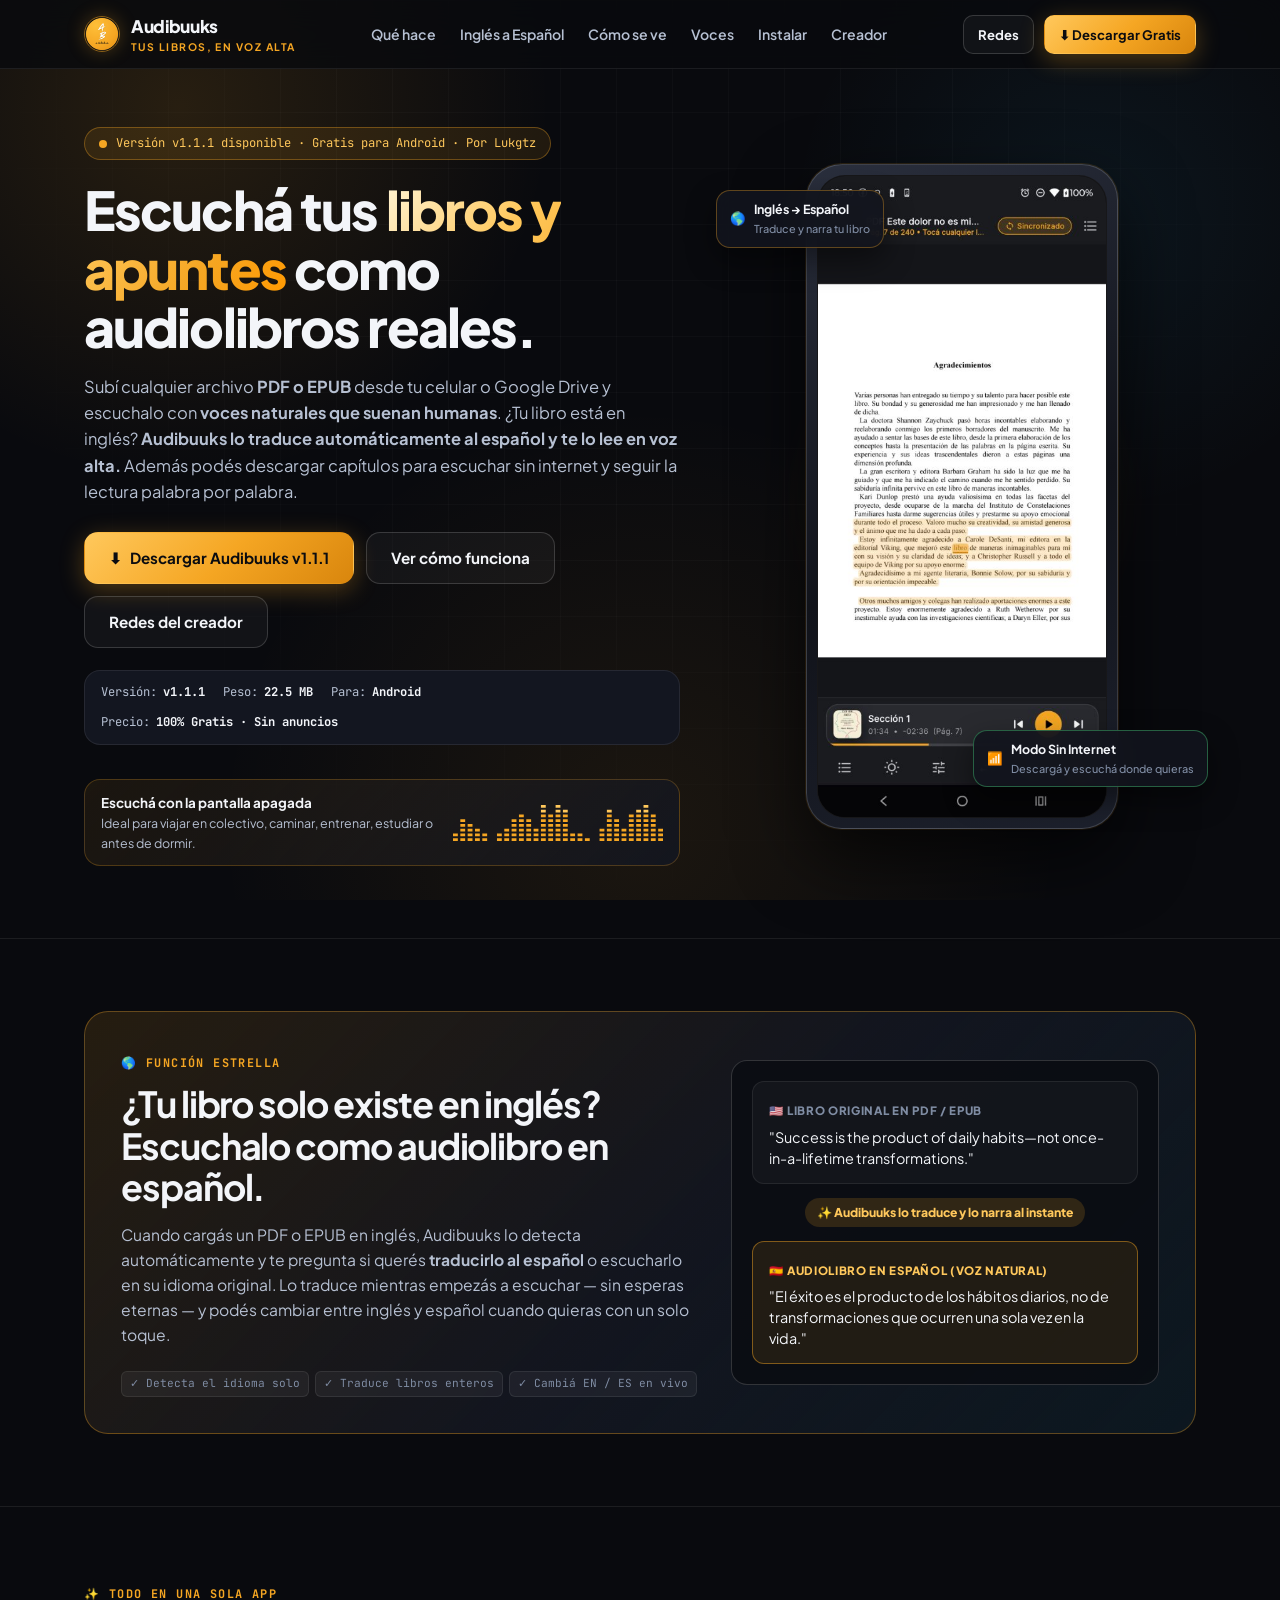
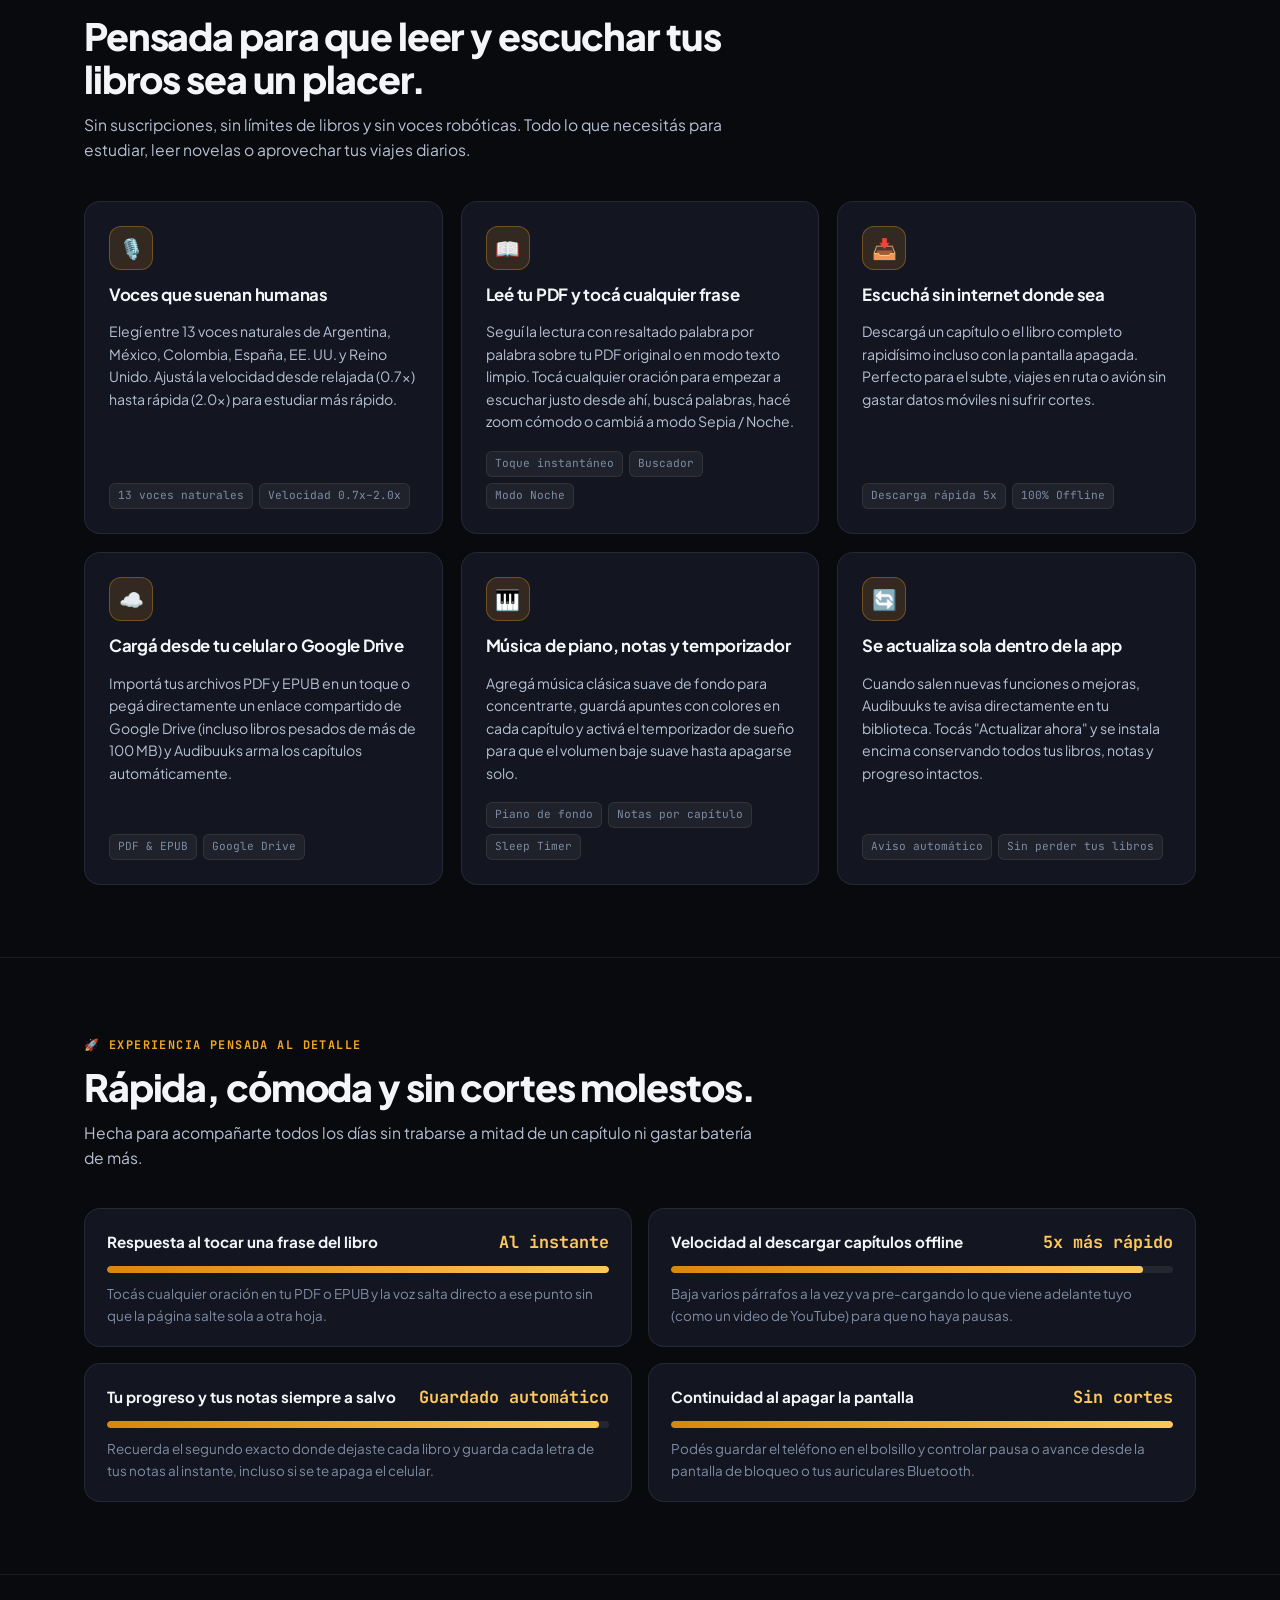
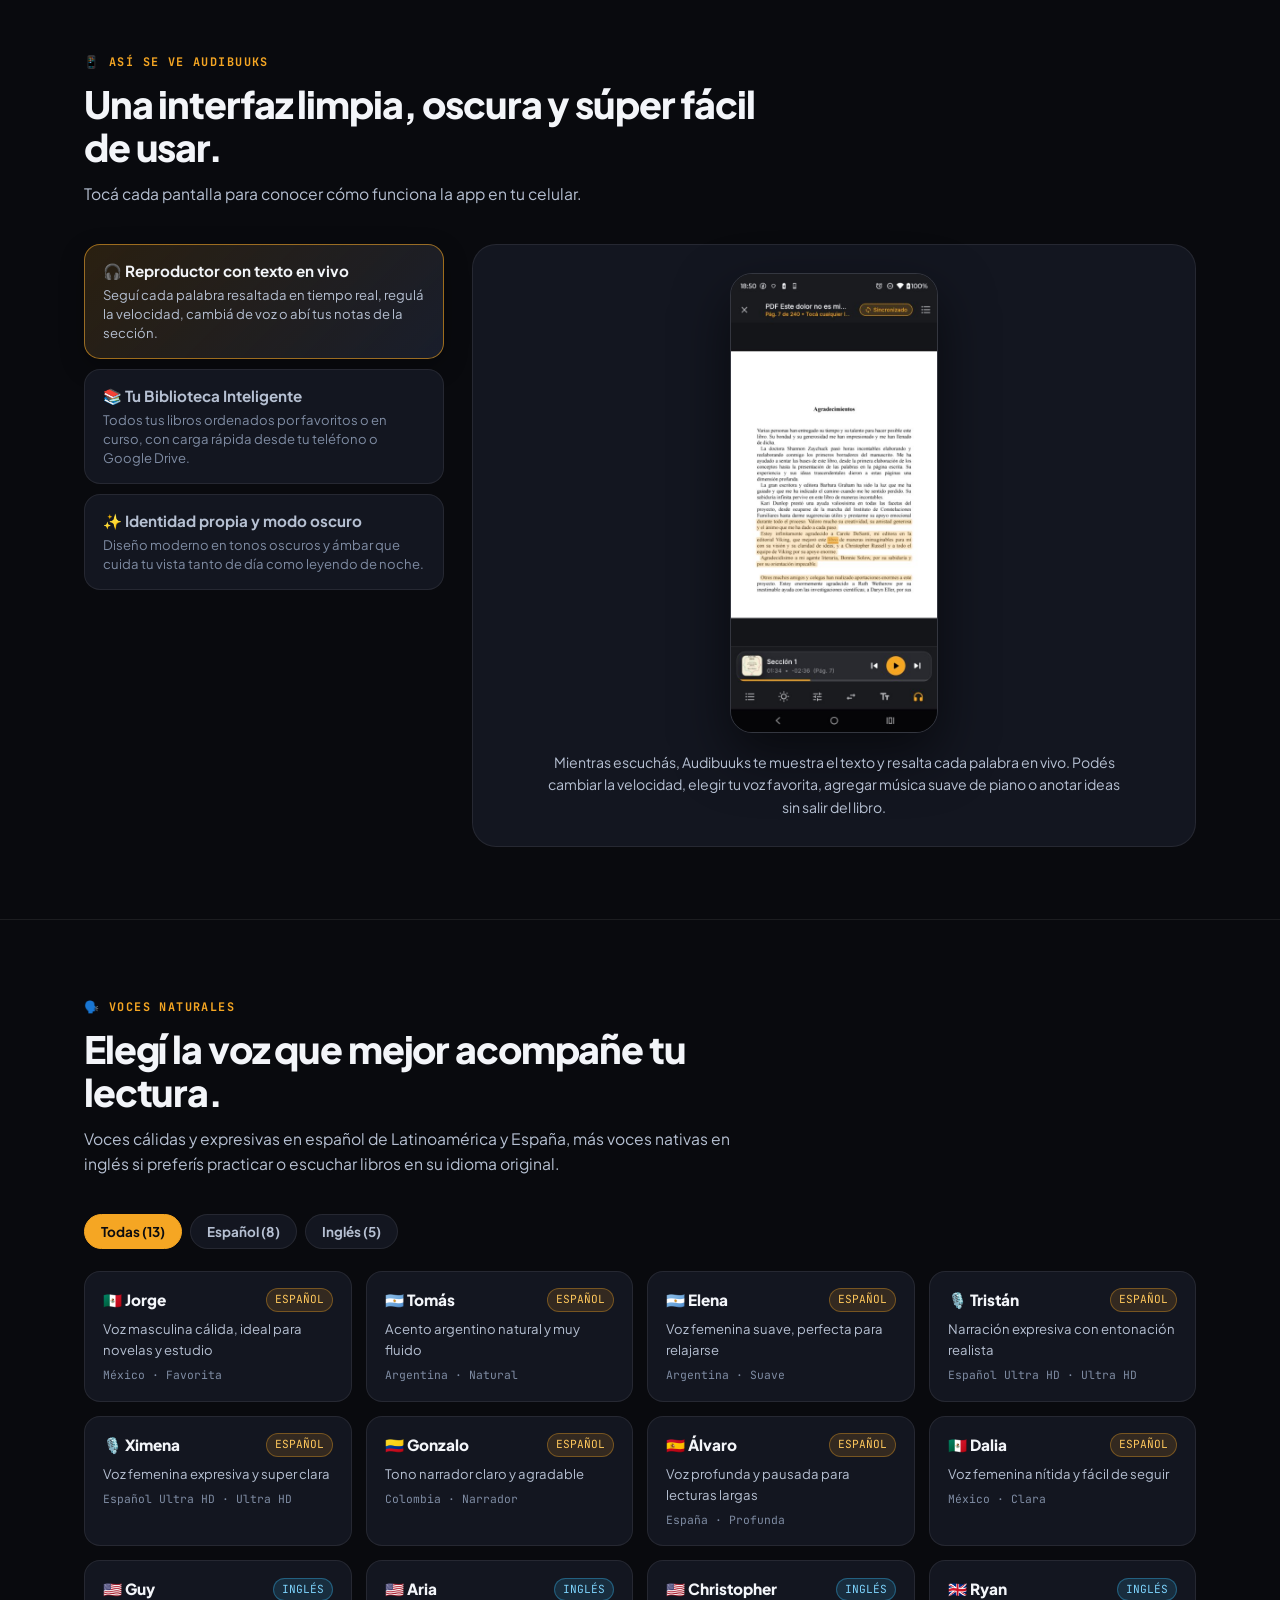
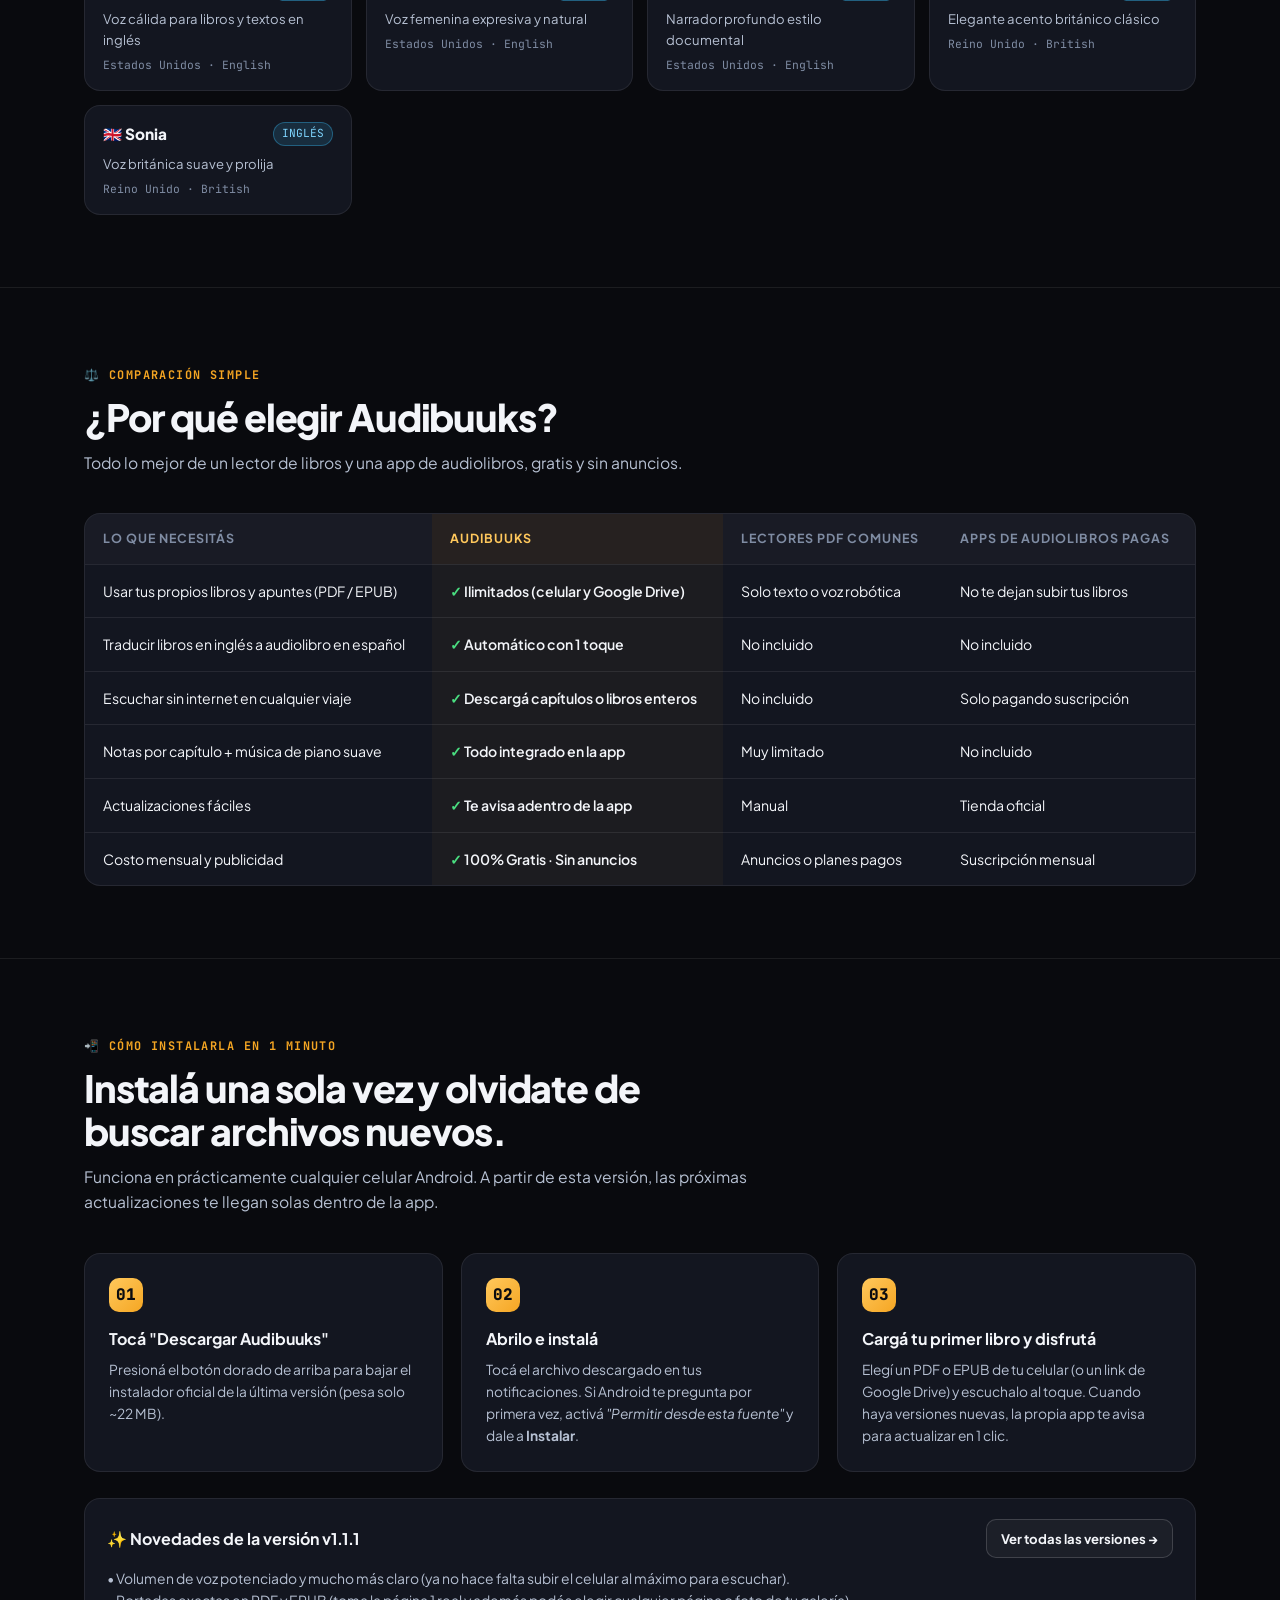
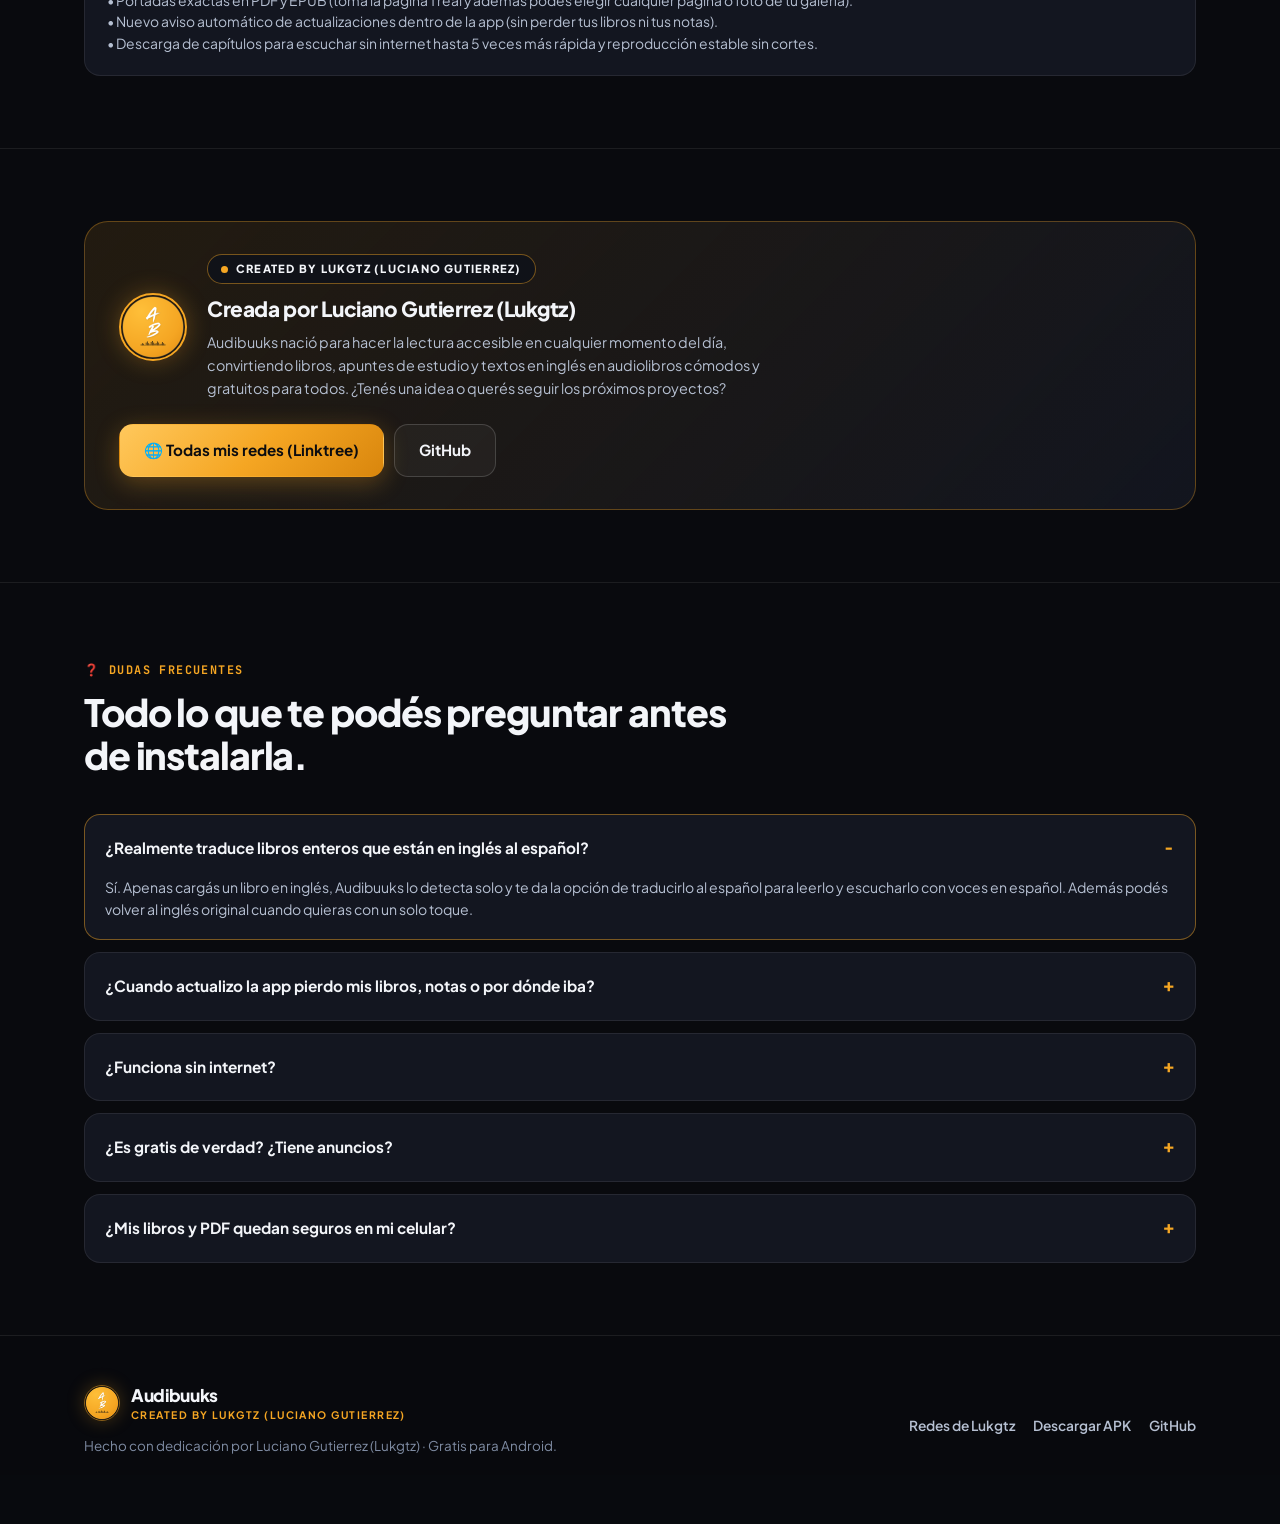
==== commit 997fd7a6: "fix(audio,covers,splash): +8.5dB hardware voice boost, exact PDF/EPUB cover extraction, manual cover" ====
--- a/docs/index.html
+++ b/docs/index.html
@@ -71,7 +71,7 @@
         <div>
           <div class="release-pill">
             <span class="pulse-dot" aria-hidden="true"></span>
-            <span id="live-release-badge">Versión v1.1.0 disponible · Gratis para Android · Por Lukgtz</span>
+            <span id="live-release-badge">Versión v1.1.1 disponible · Gratis para Android · Por Lukgtz</span>
           </div>
 
           <h1>
@@ -93,7 +93,7 @@
               target="_blank"
               rel="noopener noreferrer"
             >
-              <span>⬇</span> Descargar Audibuuks v1.1.0
+              <span>⬇</span> Descargar Audibuuks v1.1.1
             </a>
             <a class="btn btn-ghost btn-lg" href="#recorrido">
               Ver cómo funciona
@@ -109,7 +109,7 @@
           </div>
 
           <div class="apk-meta-bar" role="status">
-            <span class="apk-meta-item">Versión: <strong id="meta-version">v1.1.0</strong></span>
+            <span class="apk-meta-item">Versión: <strong id="meta-version">v1.1.1</strong></span>
             <span class="apk-meta-item">Peso: <strong id="meta-size">22.5 MB</strong></span>
             <span class="apk-meta-item">Para: <strong>Android</strong></span>
             <span class="apk-meta-item">Precio: <strong>100% Gratis · Sin anuncios</strong></span>
@@ -579,7 +579,7 @@
 
         <div class="changelog-box reveal">
           <div class="changelog-head">
-            <strong>✨ Novedades de la versión v1.1.0</strong>
+            <strong>✨ Novedades de la versión v1.1.1</strong>
             <a
               class="btn btn-ghost btn-sm"
               href="https://github.com/lukgutierrez/audibuuks-app/releases"
@@ -589,11 +589,10 @@
               Ver todas las versiones →
             </a>
           </div>
-          <pre class="changelog-body">• Nuevo aviso automático de actualizaciones dentro de la app (sin perder tus libros ni tus notas).
-• Descarga de capítulos para escuchar sin internet hasta 5 veces más rápida.
-• Reproducción mucho más estable: ya no se traba a mitad de una sección ni al apagar la pantalla.
-• Seguimiento palabra por palabra mucho más preciso al tocar cualquier oración en PDF o EPUB.
-• Importación mejorada desde Google Drive, incluso para libros pesados de más de 100 MB.</pre>
+          <pre class="changelog-body">• Volumen de voz potenciado y mucho más claro (ya no hace falta subir el celular al máximo para escuchar).
+• Portadas exactas en PDF y EPUB (toma la página 1 real y además podés elegir cualquier página o foto de tu galería).
+• Nuevo aviso automático de actualizaciones dentro de la app (sin perder tus libros ni tus notas).
+• Descarga de capítulos para escuchar sin internet hasta 5 veces más rápida y reproducción estable sin cortes.</pre>
         </div>
       </div>
     </section>
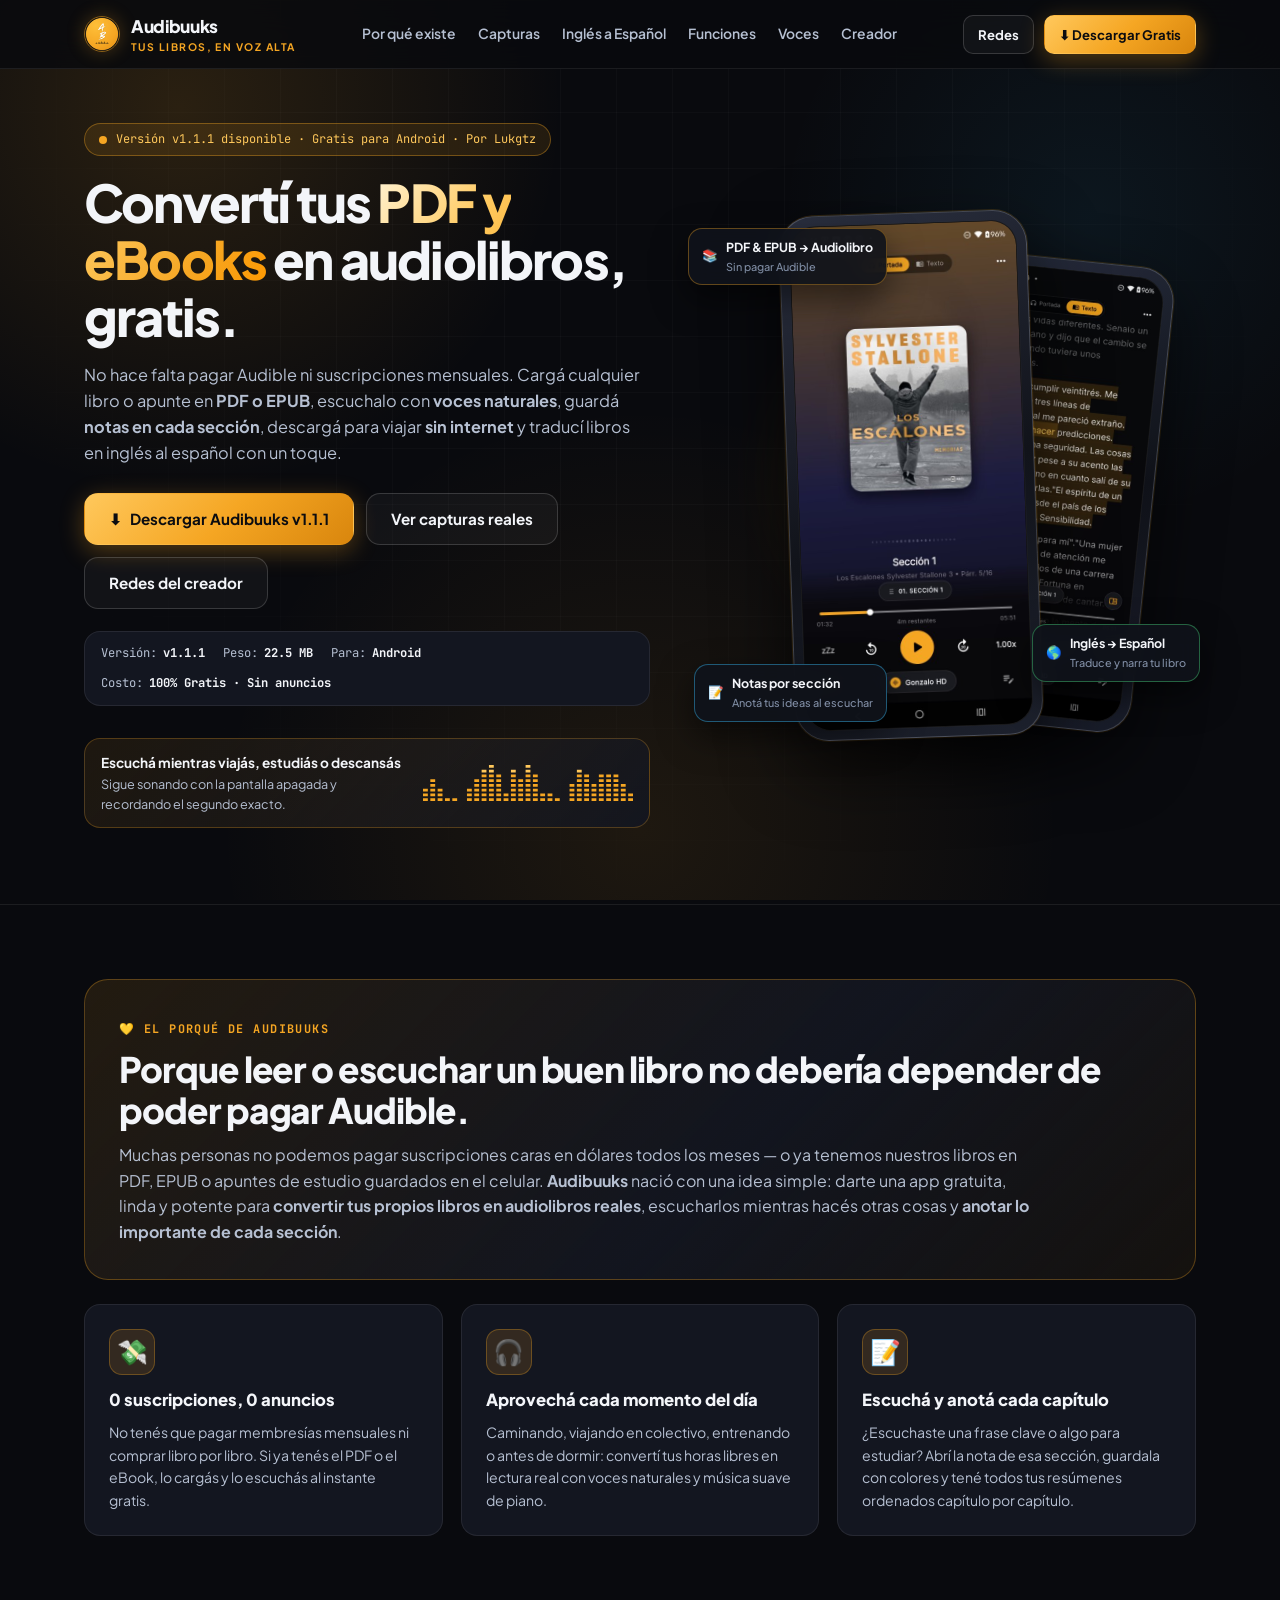
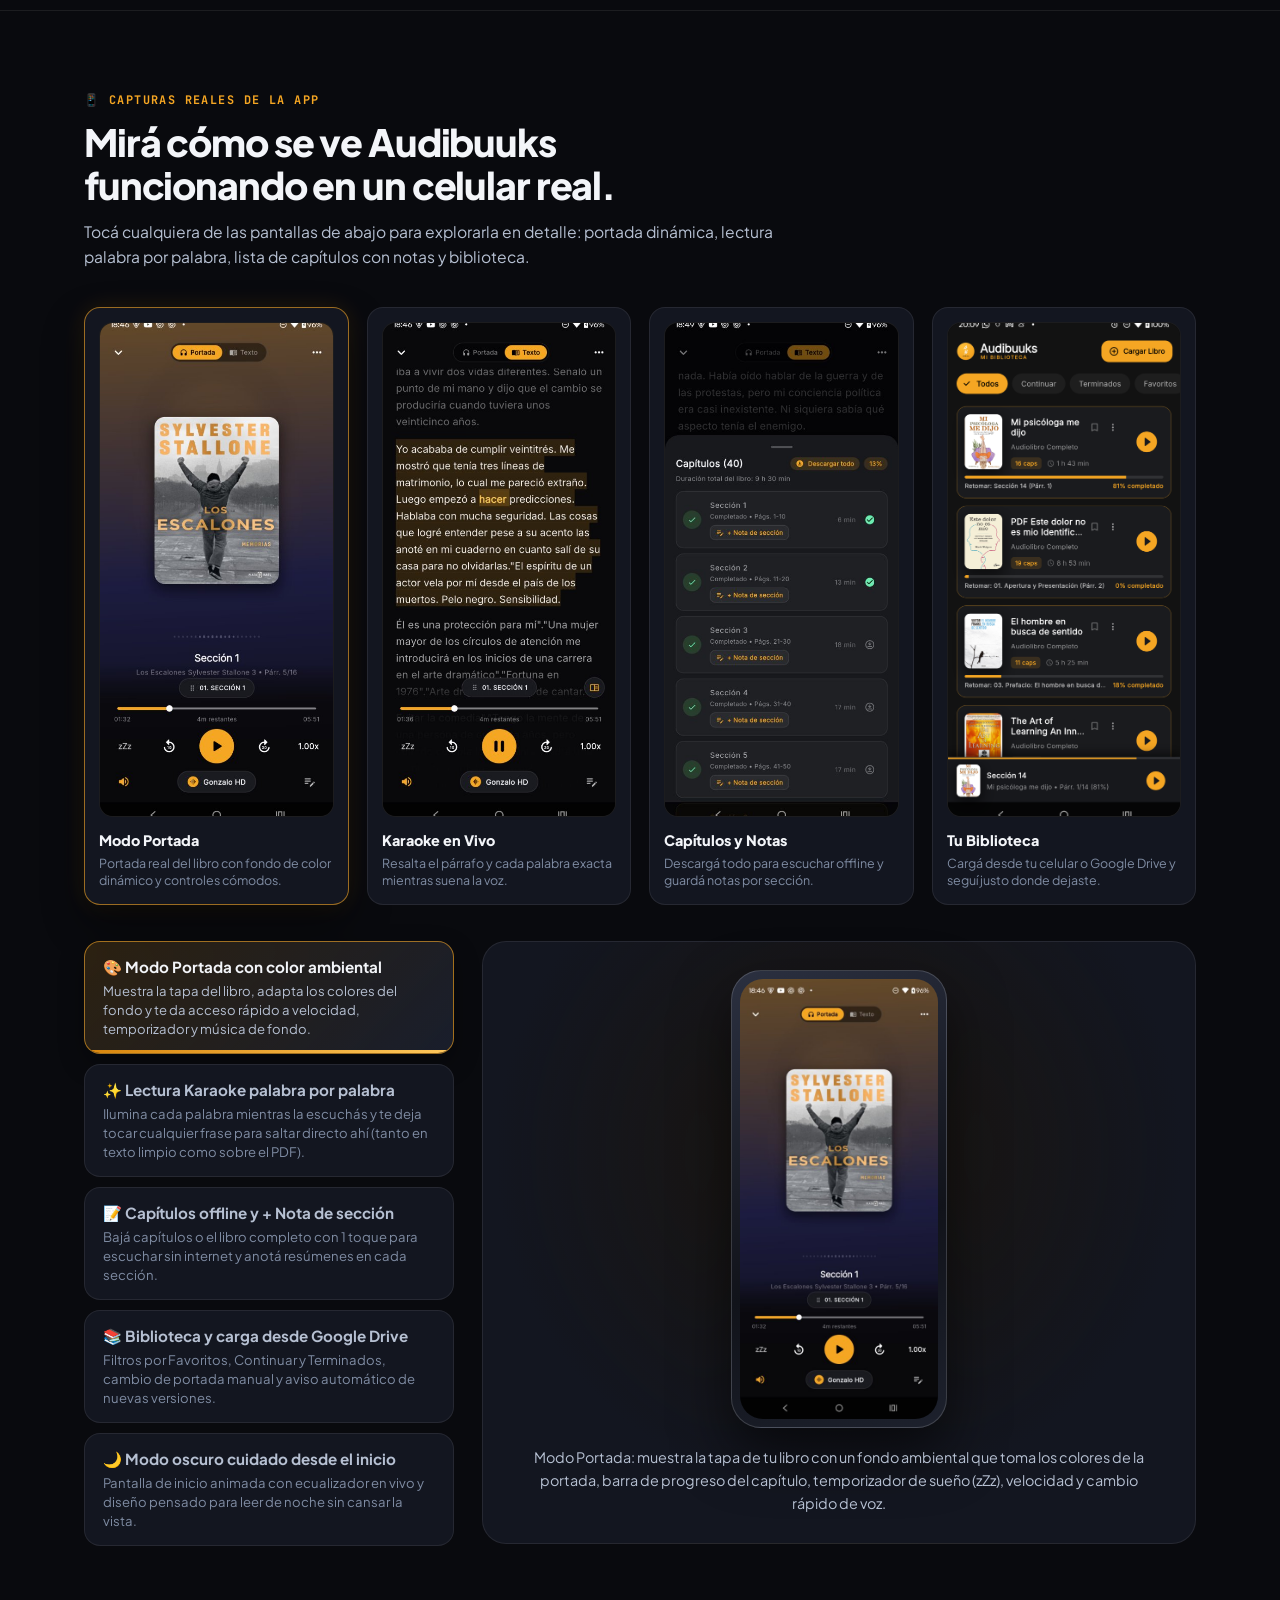
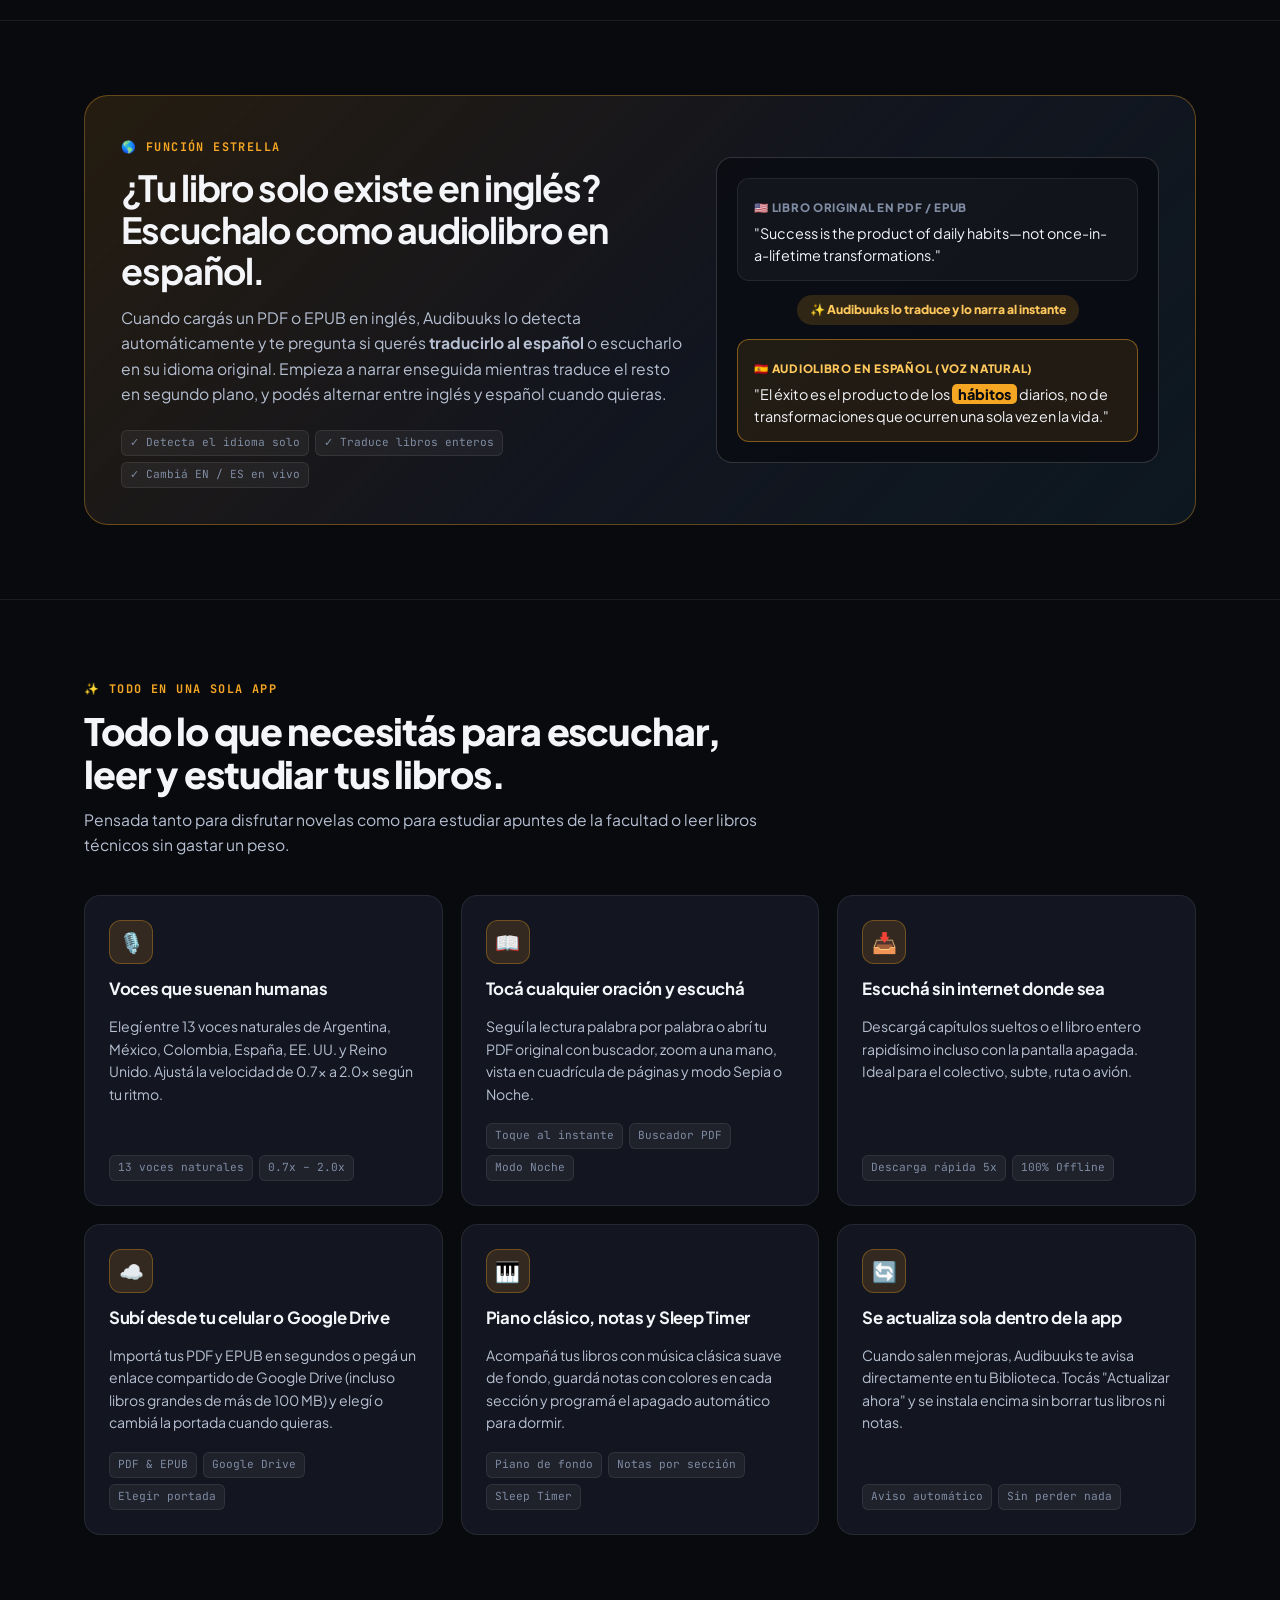
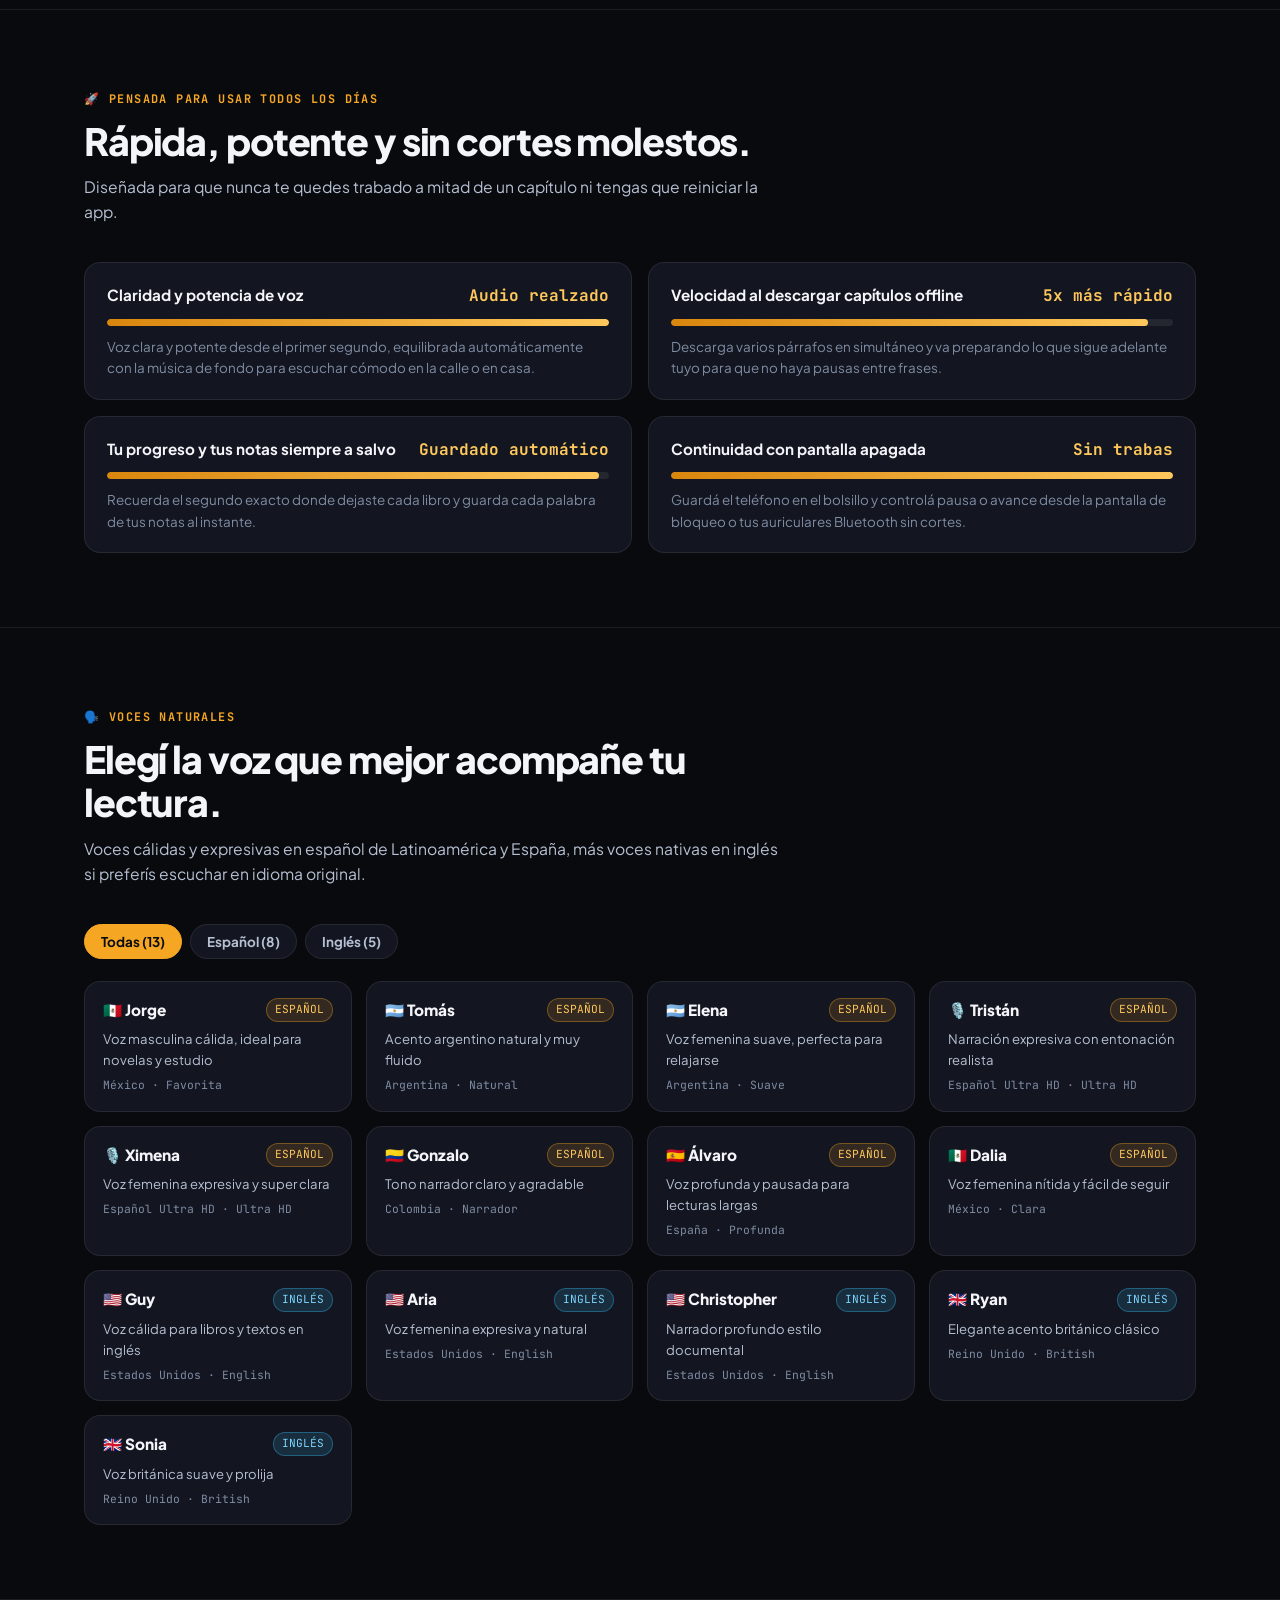
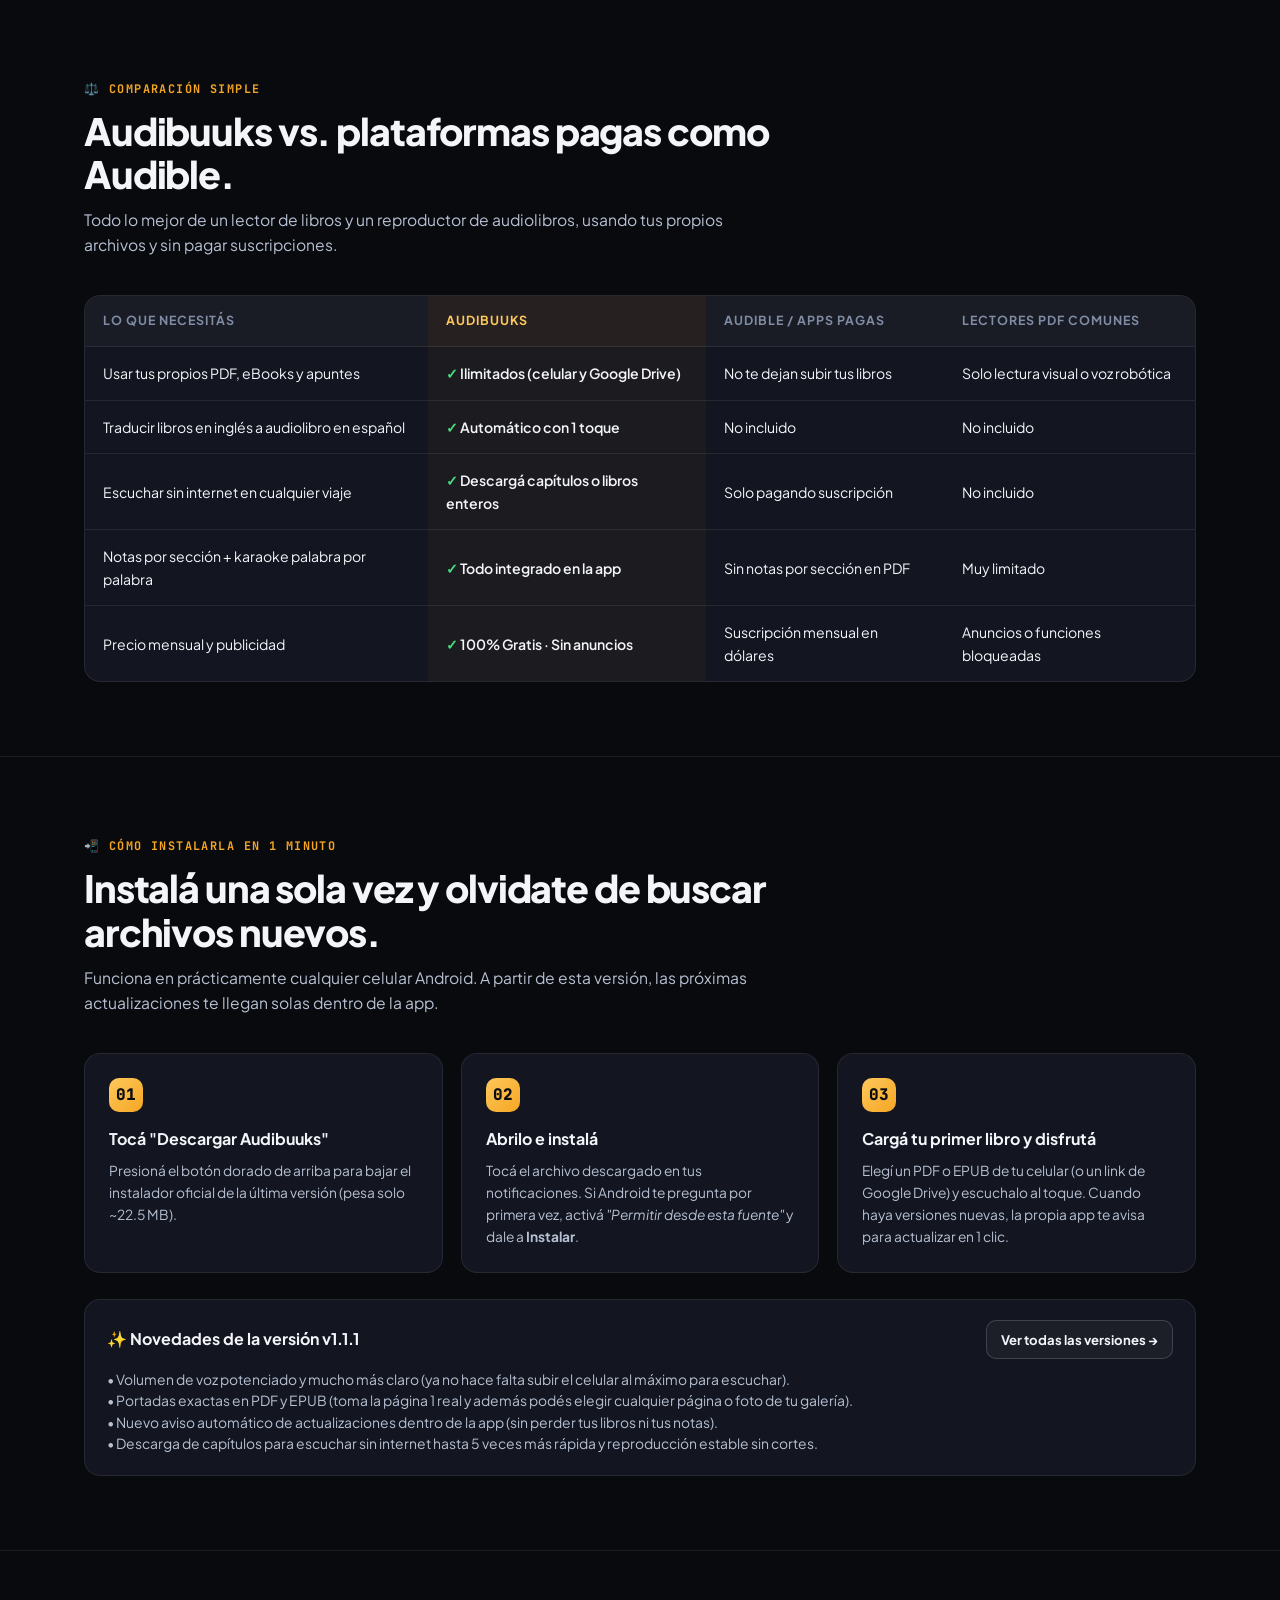
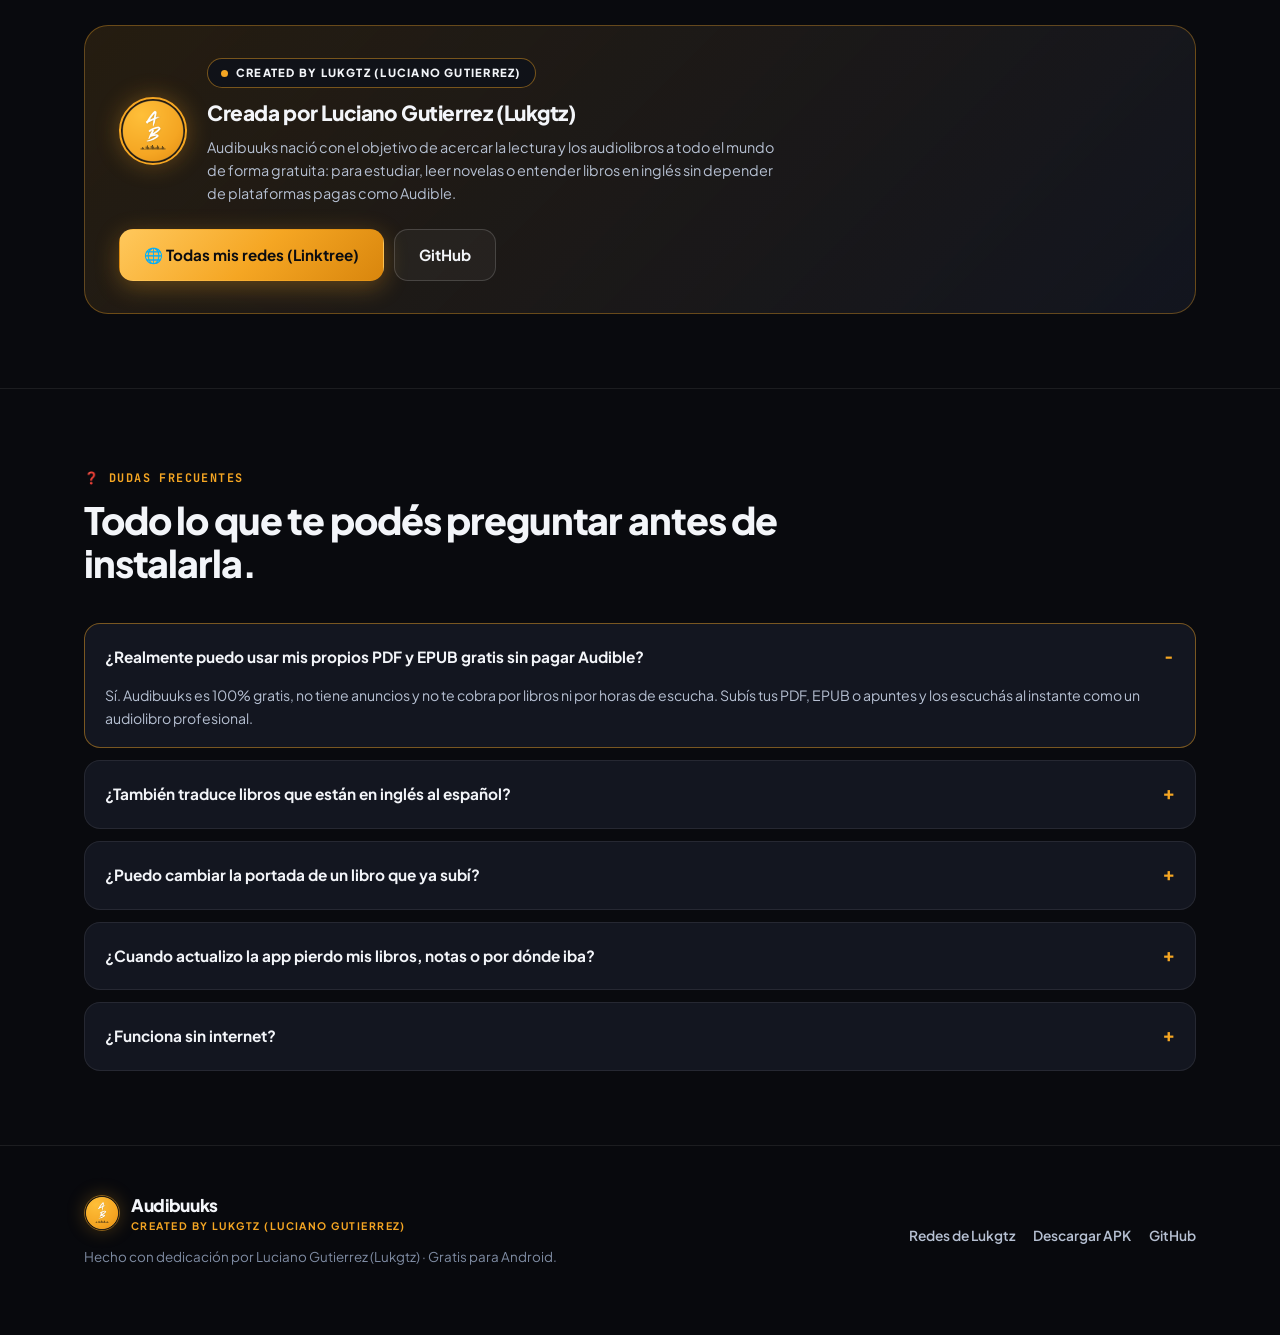
==== commit ed899221: "docs(web): add real app screenshots, why-Audibuuks mission vs paid Audible & modern animations" ====
--- a/docs/index.html
+++ b/docs/index.html
@@ -3,10 +3,10 @@
 <head>
   <meta charset="UTF-8" />
   <meta name="viewport" content="width=device-width, initial-scale=1.0" />
-  <title>Audibuuks — Convertí tus libros PDF y EPUB en audiolibros en español</title>
+  <title>Audibuuks — Convertí tus libros PDF y eBooks en audiolibros gratis</title>
   <meta
     name="description"
-    content="Escuchá cualquier libro en PDF o EPUB con voces humanas naturales, traducí libros en inglés al español automáticamente, descargá para escuchar sin internet y guardá tus notas. Gratis para Android."
+    content="Convertí tus libros PDF y EPUB en audiolibros reales gratis, sin pagar Audible. Escuchá con voces humanas, anotá cada capítulo, traducí libros en inglés al español y descargá para escuchar sin internet."
   />
   <meta name="theme-color" content="#090a0e" />
   <link rel="icon" type="image/png" href="screenshots/logo.png" />
@@ -19,6 +19,7 @@
   <link rel="stylesheet" href="styles.css" />
 </head>
 <body>
+  <div id="scroll-progress" class="scroll-progress" aria-hidden="true"></div>
   <div class="bg-mesh" aria-hidden="true"></div>
   <div class="bg-grid" aria-hidden="true"></div>
 
@@ -34,11 +35,11 @@
       </a>
 
       <nav class="nav-links" aria-label="Navegación principal">
-        <a href="#funciones">Qué hace</a>
+        <a href="#porque">Por qué existe</a>
+        <a href="#recorrido">Capturas</a>
         <a href="#traductor">Inglés a Español</a>
-        <a href="#recorrido">Cómo se ve</a>
+        <a href="#funciones">Funciones</a>
         <a href="#voces">Voces</a>
-        <a href="#instalar">Instalar</a>
         <a href="#creador">Creador</a>
       </nav>
 
@@ -75,14 +76,14 @@
           </div>
 
           <h1>
-            Escuchá tus <span class="text-gradient">libros y apuntes</span> como audiolibros reales.
+            Convertí tus <span class="text-gradient">PDF y eBooks</span> en audiolibros, gratis.
           </h1>
 
           <p class="hero-lead">
-            Subí cualquier archivo <strong>PDF o EPUB</strong> desde tu celular o Google Drive y
-            escuchalo con <strong>voces naturales que suenan humanas</strong>. ¿Tu libro está en
-            inglés? <strong>Audibuuks lo traduce automáticamente al español y te lo lee en voz alta.</strong>
-            Además podés descargar capítulos para escuchar sin internet y seguir la lectura palabra por palabra.
+            No hace falta pagar Audible ni suscripciones mensuales. Cargá cualquier libro o apunte en
+            <strong>PDF o EPUB</strong>, escuchalo con <strong>voces naturales</strong>, guardá
+            <strong>notas en cada sección</strong>, descargá para viajar <strong>sin internet</strong>
+            y traducí libros en inglés al español con un toque.
           </p>
 
           <div class="hero-cta-row">
@@ -96,7 +97,7 @@
               <span>⬇</span> Descargar Audibuuks v1.1.1
             </a>
             <a class="btn btn-ghost btn-lg" href="#recorrido">
-              Ver cómo funciona
+              Ver capturas reales
             </a>
             <a
               class="btn btn-ghost btn-lg"
@@ -112,15 +113,15 @@
             <span class="apk-meta-item">Versión: <strong id="meta-version">v1.1.1</strong></span>
             <span class="apk-meta-item">Peso: <strong id="meta-size">22.5 MB</strong></span>
             <span class="apk-meta-item">Para: <strong>Android</strong></span>
-            <span class="apk-meta-item">Precio: <strong>100% Gratis · Sin anuncios</strong></span>
+            <span class="apk-meta-item">Costo: <strong>100% Gratis · Sin anuncios</strong></span>
           </div>
 
           <div id="abi-selector" class="abi-selector" aria-label="Opciones de descarga"></div>
 
           <div class="hero-eq-card">
             <div class="hero-eq-label">
-              <strong>Escuchá con la pantalla apagada</strong>
-              Ideal para viajar en colectivo, caminar, entrenar, estudiar o antes de dormir.
+              <strong>Escuchá mientras viajás, estudiás o descansás</strong>
+              Sigue sonando con la pantalla apagada y recordando el segundo exacto.
             </div>
             <canvas
               id="hero-eq-canvas"
@@ -136,28 +137,247 @@
           <div class="hero-glow" aria-hidden="true"></div>
 
           <div class="floating-pill pill-top-left">
+            <span>📚</span>
+            <div>
+              PDF &amp; EPUB → Audiolibro
+              <span class="sub">Sin pagar Audible</span>
+            </div>
+          </div>
+
+          <div class="dual-phones">
+            <div class="phone-frame phone-front">
+              <div class="phone-screen">
+                <img
+                  src="screenshots/player_portada.jpg"
+                  alt="Audibuuks reproduciendo un libro con su portada real y fondo de color ambiental"
+                />
+              </div>
+            </div>
+
+            <div class="phone-frame phone-back">
+              <div class="phone-screen">
+                <img
+                  src="screenshots/karaoke_texto.jpg"
+                  alt="Audibuuks leyendo en vivo y resaltando cada palabra hablada"
+                />
+              </div>
+            </div>
+          </div>
+
+          <div class="floating-pill pill-bottom-left">
+            <span>📝</span>
+            <div>
+              Notas por sección
+              <span class="sub">Anotá tus ideas al escuchar</span>
+            </div>
+          </div>
+
+          <div class="floating-pill pill-bottom-right">
             <span>🌎</span>
             <div>
               Inglés → Español
               <span class="sub">Traduce y narra tu libro</span>
             </div>
           </div>
-
-          <div class="phone-frame">
-            <div class="phone-screen">
-              <img
-                src="screenshots/player.png"
-                alt="Audibuuks reproduciendo un libro y resaltando cada palabra"
-              />
-            </div>
-          </div>
-
-          <div class="floating-pill pill-bottom-right">
-            <span>📶</span>
-            <div>
-              Modo Sin Internet
-              <span class="sub">Descargá y escuchá donde quieras</span>
-            </div>
+        </div>
+      </div>
+    </section>
+
+    <!-- EL PORQUÉ DE AUDIBUUKS -->
+    <section class="section" id="porque">
+      <div class="container">
+        <div class="why-banner reveal">
+          <span class="eyebrow">💛 El porqué de Audibuuks</span>
+          <h2>Porque leer o escuchar un buen libro no debería depender de poder pagar Audible.</h2>
+          <p>
+            Muchas personas no podemos pagar suscripciones caras en dólares todos los meses — o
+            ya tenemos nuestros libros en PDF, EPUB o apuntes de estudio guardados en el celular.
+            <strong>Audibuuks</strong> nació con una idea simple: darte una app gratuita, linda y
+            potente para <strong>convertir tus propios libros en audiolibros reales</strong>,
+            escucharlos mientras hacés otras cosas y <strong>anotar lo importante de cada sección</strong>.
+          </p>
+        </div>
+
+        <div class="why-grid">
+          <article class="why-card reveal" data-delay="0">
+            <div class="why-icon">💸</div>
+            <h3>0 suscripciones, 0 anuncios</h3>
+            <p>
+              No tenés que pagar membresías mensuales ni comprar libro por libro. Si ya tenés el
+              PDF o el eBook, lo cargás y lo escuchás al instante gratis.
+            </p>
+          </article>
+
+          <article class="why-card reveal" data-delay="90">
+            <div class="why-icon">🎧</div>
+            <h3>Aprovechá cada momento del día</h3>
+            <p>
+              Caminando, viajando en colectivo, entrenando o antes de dormir: convertí tus horas
+              libres en lectura real con voces naturales y música suave de piano.
+            </p>
+          </article>
+
+          <article class="why-card reveal" data-delay="180">
+            <div class="why-icon">📝</div>
+            <h3>Escuchá y anotá cada capítulo</h3>
+            <p>
+              ¿Escuchaste una frase clave o algo para estudiar? Abrí la nota de esa sección,
+              guardala con colores y tené todos tus resúmenes ordenados capítulo por capítulo.
+            </p>
+          </article>
+        </div>
+      </div>
+    </section>
+
+    <!-- CAPTURAS REALES + RECORRIDO INTERACTIVO -->
+    <section class="section" id="recorrido">
+      <div class="container">
+        <div class="section-header reveal">
+          <span class="eyebrow">📱 Capturas reales de la app</span>
+          <h2>Mirá cómo se ve Audibuuks funcionando en un celular real.</h2>
+          <p>
+            Tocá cualquiera de las pantallas de abajo para explorarla en detalle: portada dinámica,
+            lectura palabra por palabra, lista de capítulos con notas y biblioteca.
+          </p>
+        </div>
+
+        <!-- Tira visual de 4 capturas reales -->
+        <div class="screens-gallery">
+          <article class="screen-card active reveal" data-wt-target="0" data-delay="0">
+            <div class="screen-thumb">
+              <img src="screenshots/player_portada.jpg" alt="Reproductor con portada real del libro" loading="lazy" />
+            </div>
+            <div class="screen-meta">
+              <strong>Modo Portada</strong>
+              <span>Portada real del libro con fondo de color dinámico y controles cómodos.</span>
+            </div>
+          </article>
+
+          <article class="screen-card reveal" data-wt-target="1" data-delay="80">
+            <div class="screen-thumb">
+              <img src="screenshots/karaoke_texto.jpg" alt="Lectura karaoke resaltando palabra por palabra" loading="lazy" />
+            </div>
+            <div class="screen-meta">
+              <strong>Karaoke en Vivo</strong>
+              <span>Resalta el párrafo y cada palabra exacta mientras suena la voz.</span>
+            </div>
+          </article>
+
+          <article class="screen-card reveal" data-wt-target="2" data-delay="160">
+            <div class="screen-thumb">
+              <img src="screenshots/capitulos_notas.jpg" alt="Capítulos descargables sin internet y notas por sección" loading="lazy" />
+            </div>
+            <div class="screen-meta">
+              <strong>Capítulos y Notas</strong>
+              <span>Descargá todo para escuchar offline y guardá notas por sección.</span>
+            </div>
+          </article>
+
+          <article class="screen-card reveal" data-wt-target="3" data-delay="240">
+            <div class="screen-thumb">
+              <img src="screenshots/home.png" alt="Biblioteca de libros PDF y EPUB" loading="lazy" />
+            </div>
+            <div class="screen-meta">
+              <strong>Tu Biblioteca</strong>
+              <span>Cargá desde tu celular o Google Drive y seguí justo donde dejaste.</span>
+            </div>
+          </article>
+        </div>
+
+        <!-- Visor interactivo con auto-avance -->
+        <div class="walkthrough-layout reveal">
+          <div class="walkthrough-tabs" role="tablist" aria-label="Pantallas de Audibuuks">
+            <button
+              type="button"
+              class="wt-tab active"
+              role="tab"
+              aria-selected="true"
+              data-wt-index="0"
+            >
+              <div class="wt-tab-title">🎨 Modo Portada con color ambiental</div>
+              <p class="wt-tab-desc">
+                Muestra la tapa del libro, adapta los colores del fondo y te da acceso rápido a
+                velocidad, temporizador y música de fondo.
+              </p>
+              <span class="wt-tab-progress" aria-hidden="true"></span>
+            </button>
+
+            <button
+              type="button"
+              class="wt-tab"
+              role="tab"
+              aria-selected="false"
+              data-wt-index="1"
+            >
+              <div class="wt-tab-title">✨ Lectura Karaoke palabra por palabra</div>
+              <p class="wt-tab-desc">
+                Ilumina cada palabra mientras la escuchás y te deja tocar cualquier frase para
+                saltar directo ahí (tanto en texto limpio como sobre el PDF).
+              </p>
+              <span class="wt-tab-progress" aria-hidden="true"></span>
+            </button>
+
+            <button
+              type="button"
+              class="wt-tab"
+              role="tab"
+              aria-selected="false"
+              data-wt-index="2"
+            >
+              <div class="wt-tab-title">📝 Capítulos offline y + Nota de sección</div>
+              <p class="wt-tab-desc">
+                Bajá capítulos o el libro completo con 1 toque para escuchar sin internet y anotá
+                resúmenes en cada sección.
+              </p>
+              <span class="wt-tab-progress" aria-hidden="true"></span>
+            </button>
+
+            <button
+              type="button"
+              class="wt-tab"
+              role="tab"
+              aria-selected="false"
+              data-wt-index="3"
+            >
+              <div class="wt-tab-title">📚 Biblioteca y carga desde Google Drive</div>
+              <p class="wt-tab-desc">
+                Filtros por Favoritos, Continuar y Terminados, cambio de portada manual y aviso
+                automático de nuevas versiones.
+              </p>
+              <span class="wt-tab-progress" aria-hidden="true"></span>
+            </button>
+
+            <button
+              type="button"
+              class="wt-tab"
+              role="tab"
+              aria-selected="false"
+              data-wt-index="4"
+            >
+              <div class="wt-tab-title">🌙 Modo oscuro cuidado desde el inicio</div>
+              <p class="wt-tab-desc">
+                Pantalla de inicio animada con ecualizador en vivo y diseño pensado para leer de
+                noche sin cansar la vista.
+              </p>
+              <span class="wt-tab-progress" aria-hidden="true"></span>
+            </button>
+          </div>
+
+          <div class="walkthrough-stage" role="tabpanel">
+            <div class="stage-image-wrap">
+              <div class="stage-phone-bezel">
+                <img
+                  id="walkthrough-img"
+                  src="screenshots/player_portada.jpg"
+                  alt="Reproductor con portada real del libro y colores ambientales"
+                />
+              </div>
+            </div>
+            <p id="walkthrough-caption" class="stage-caption">
+              Modo Portada: muestra la tapa de tu libro con un fondo ambiental que toma los colores
+              de la portada, barra de progreso del capítulo, temporizador de sueño (zZz), velocidad
+              y cambio rápido de voz.
+            </p>
           </div>
         </div>
       </div>
@@ -175,8 +395,8 @@
             <p style="margin: 0 0 18px; color: var(--text-secondary); font-size: 0.98rem;">
               Cuando cargás un PDF o EPUB en inglés, Audibuuks lo detecta automáticamente y te
               pregunta si querés <strong>traducirlo al español</strong> o escucharlo en su idioma
-              original. Lo traduce mientras empezás a escuchar — sin esperas eternas — y podés
-              cambiar entre inglés y español cuando quieras con un solo toque.
+              original. Empieza a narrar enseguida mientras traduce el resto en segundo plano, y
+              podés alternar entre inglés y español cuando quieras.
             </p>
             <div class="feature-tags">
               <span class="mini-tag">✓ Detecta el idioma solo</span>
@@ -196,7 +416,7 @@
             <div class="lang-box translated">
               <span class="lang-pill">🇪🇸 Audiolibro en Español (Voz natural)</span>
               <p class="lang-quote">
-                "El éxito es el producto de los hábitos diarios, no de transformaciones que ocurren una sola vez en la vida."
+                "El éxito es el producto de los <span class="karaoke-sim-word">hábitos</span> diarios, no de transformaciones que ocurren una sola vez en la vida."
               </p>
             </div>
           </div>
@@ -209,50 +429,47 @@
       <div class="container">
         <div class="section-header reveal">
           <span class="eyebrow">✨ Todo en una sola app</span>
-          <h2>Pensada para que leer y escuchar tus libros sea un placer.</h2>
+          <h2>Todo lo que necesitás para escuchar, leer y estudiar tus libros.</h2>
           <p>
-            Sin suscripciones, sin límites de libros y sin voces robóticas. Todo lo que necesitás
-            para estudiar, leer novelas o aprovechar tus viajes diarios.
+            Pensada tanto para disfrutar novelas como para estudiar apuntes de la facultad o leer
+            libros técnicos sin gastar un peso.
           </p>
         </div>
 
         <div class="features-grid">
-          <article class="feature-card reveal">
+          <article class="feature-card reveal" data-delay="0">
             <div class="feature-icon">🎙️</div>
             <h3>Voces que suenan humanas</h3>
             <p>
               Elegí entre 13 voces naturales de Argentina, México, Colombia, España, EE. UU. y
-              Reino Unido. Ajustá la velocidad desde relajada (0.7x) hasta rápida (2.0x) para
-              estudiar más rápido.
+              Reino Unido. Ajustá la velocidad de 0.7x a 2.0x según tu ritmo.
             </p>
             <div class="feature-tags">
               <span class="mini-tag">13 voces naturales</span>
-              <span class="mini-tag">Velocidad 0.7x–2.0x</span>
-            </div>
-          </article>
-
-          <article class="feature-card reveal">
+              <span class="mini-tag">0.7x – 2.0x</span>
+            </div>
+          </article>
+
+          <article class="feature-card reveal" data-delay="70">
             <div class="feature-icon">📖</div>
-            <h3>Leé tu PDF y tocá cualquier frase</h3>
-            <p>
-              Seguí la lectura con resaltado palabra por palabra sobre tu PDF original o en modo
-              texto limpio. Tocá cualquier oración para empezar a escuchar justo desde ahí, buscá
-              palabras, hacé zoom cómodo o cambiá a modo Sepia / Noche.
+            <h3>Tocá cualquier oración y escuchá</h3>
+            <p>
+              Seguí la lectura palabra por palabra o abrí tu PDF original con buscador, zoom a una
+              mano, vista en cuadrícula de páginas y modo Sepia o Noche.
             </p>
             <div class="feature-tags">
-              <span class="mini-tag">Toque instantáneo</span>
-              <span class="mini-tag">Buscador</span>
+              <span class="mini-tag">Toque al instante</span>
+              <span class="mini-tag">Buscador PDF</span>
               <span class="mini-tag">Modo Noche</span>
             </div>
           </article>
 
-          <article class="feature-card reveal">
+          <article class="feature-card reveal" data-delay="140">
             <div class="feature-icon">📥</div>
             <h3>Escuchá sin internet donde sea</h3>
             <p>
-              Descargá un capítulo o el libro completo rapidísimo incluso con la pantalla apagada.
-              Perfecto para el subte, viajes en ruta o avión sin gastar datos móviles ni sufrir
-              cortes.
+              Descargá capítulos sueltos o el libro entero rapidísimo incluso con la pantalla
+              apagada. Ideal para el colectivo, subte, ruta o avión.
             </p>
             <div class="feature-tags">
               <span class="mini-tag">Descarga rápida 5x</span>
@@ -260,86 +477,84 @@
             </div>
           </article>
 
-          <article class="feature-card reveal">
+          <article class="feature-card reveal" data-delay="0">
             <div class="feature-icon">☁️</div>
-            <h3>Cargá desde tu celular o Google Drive</h3>
-            <p>
-              Importá tus archivos PDF y EPUB en un toque o pegá directamente un enlace compartido
-              de Google Drive (incluso libros pesados de más de 100 MB) y Audibuuks arma los
-              capítulos automáticamente.
+            <h3>Subí desde tu celular o Google Drive</h3>
+            <p>
+              Importá tus PDF y EPUB en segundos o pegá un enlace compartido de Google Drive
+              (incluso libros grandes de más de 100 MB) y elegí o cambiá la portada cuando quieras.
             </p>
             <div class="feature-tags">
               <span class="mini-tag">PDF &amp; EPUB</span>
               <span class="mini-tag">Google Drive</span>
-            </div>
-          </article>
-
-          <article class="feature-card reveal">
+              <span class="mini-tag">Elegir portada</span>
+            </div>
+          </article>
+
+          <article class="feature-card reveal" data-delay="70">
             <div class="feature-icon">🎹</div>
-            <h3>Música de piano, notas y temporizador</h3>
-            <p>
-              Agregá música clásica suave de fondo para concentrarte, guardá apuntes con colores
-              en cada capítulo y activá el temporizador de sueño para que el volumen baje suave
-              hasta apagarse solo.
+            <h3>Piano clásico, notas y Sleep Timer</h3>
+            <p>
+              Acompañá tus libros con música clásica suave de fondo, guardá notas con colores en
+              cada sección y programá el apagado automático para dormir.
             </p>
             <div class="feature-tags">
               <span class="mini-tag">Piano de fondo</span>
-              <span class="mini-tag">Notas por capítulo</span>
+              <span class="mini-tag">Notas por sección</span>
               <span class="mini-tag">Sleep Timer</span>
             </div>
           </article>
 
-          <article class="feature-card reveal">
+          <article class="feature-card reveal" data-delay="140">
             <div class="feature-icon">🔄</div>
             <h3>Se actualiza sola dentro de la app</h3>
             <p>
-              Cuando salen nuevas funciones o mejoras, Audibuuks te avisa directamente en tu
-              biblioteca. Tocás "Actualizar ahora" y se instala encima conservando todos tus
-              libros, notas y progreso intactos.
+              Cuando salen mejoras, Audibuuks te avisa directamente en tu Biblioteca. Tocás
+              "Actualizar ahora" y se instala encima sin borrar tus libros ni notas.
             </p>
             <div class="feature-tags">
               <span class="mini-tag">Aviso automático</span>
-              <span class="mini-tag">Sin perder tus libros</span>
-            </div>
-          </article>
-        </div>
-      </div>
-    </section>
-
-    <!-- POR QUÉ SE SIENTE TAN FLUIDA (BENEFICIOS CLAROS) -->
+              <span class="mini-tag">Sin perder nada</span>
+            </div>
+          </article>
+        </div>
+      </div>
+    </section>
+
+    <!-- EXPERIENCIA FLUIDA -->
     <section class="section" id="experiencia">
       <div class="container">
         <div class="section-header reveal">
-          <span class="eyebrow">🚀 Experiencia pensada al detalle</span>
-          <h2>Rápida, cómoda y sin cortes molestos.</h2>
+          <span class="eyebrow">🚀 Pensada para usar todos los días</span>
+          <h2>Rápida, potente y sin cortes molestos.</h2>
           <p>
-            Hecha para acompañarte todos los días sin trabarse a mitad de un capítulo ni gastar
-            batería de más.
+            Diseñada para que nunca te quedes trabado a mitad de un capítulo ni tengas que
+            reiniciar la app.
           </p>
         </div>
 
         <div class="bench-list">
           <article class="bench-card" style="--fill: 100%;">
             <div class="bench-top">
-              <span class="bench-title">Respuesta al tocar una frase del libro</span>
-              <span class="bench-value">Al instante</span>
+              <span class="bench-title">Claridad y potencia de voz</span>
+              <span class="bench-value">Audio realzado</span>
             </div>
             <div class="bench-bar-track"><div class="bench-bar-fill"></div></div>
             <p class="bench-desc">
-              Tocás cualquier oración en tu PDF o EPUB y la voz salta directo a ese punto sin que
-              la página salte sola a otra hoja.
-            </p>
-          </article>
-
-          <article class="bench-card" style="--fill: 94%;">
+              Voz clara y potente desde el primer segundo, equilibrada automáticamente con la música
+              de fondo para escuchar cómodo en la calle o en casa.
+            </p>
+          </article>
+
+          <article class="bench-card" style="--fill: 95%;">
             <div class="bench-top">
               <span class="bench-title">Velocidad al descargar capítulos offline</span>
               <span class="bench-value">5x más rápido</span>
             </div>
             <div class="bench-bar-track"><div class="bench-bar-fill"></div></div>
             <p class="bench-desc">
-              Baja varios párrafos a la vez y va pre-cargando lo que viene adelante tuyo (como un
-              video de YouTube) para que no haya pausas.
+              Descarga varios párrafos en simultáneo y va preparando lo que sigue adelante tuyo
+              para que no haya pausas entre frases.
             </p>
           </article>
 
@@ -350,96 +565,22 @@
             </div>
             <div class="bench-bar-track"><div class="bench-bar-fill"></div></div>
             <p class="bench-desc">
-              Recuerda el segundo exacto donde dejaste cada libro y guarda cada letra de tus notas
-              al instante, incluso si se te apaga el celular.
+              Recuerda el segundo exacto donde dejaste cada libro y guarda cada palabra de tus
+              notas al instante.
             </p>
           </article>
 
           <article class="bench-card" style="--fill: 100%;">
             <div class="bench-top">
-              <span class="bench-title">Continuidad al apagar la pantalla</span>
-              <span class="bench-value">Sin cortes</span>
+              <span class="bench-title">Continuidad con pantalla apagada</span>
+              <span class="bench-value">Sin trabas</span>
             </div>
             <div class="bench-bar-track"><div class="bench-bar-fill"></div></div>
             <p class="bench-desc">
-              Podés guardar el teléfono en el bolsillo y controlar pausa o avance desde la
-              pantalla de bloqueo o tus auriculares Bluetooth.
-            </p>
-          </article>
-        </div>
-      </div>
-    </section>
-
-    <!-- RECORRIDO REAL EN DISPOSITIVO -->
-    <section class="section" id="recorrido">
-      <div class="container">
-        <div class="section-header reveal">
-          <span class="eyebrow">📱 Así se ve Audibuuks</span>
-          <h2>Una interfaz limpia, oscura y súper fácil de usar.</h2>
-          <p>
-            Tocá cada pantalla para conocer cómo funciona la app en tu celular.
-          </p>
-        </div>
-
-        <div class="walkthrough-layout reveal">
-          <div class="walkthrough-tabs" role="tablist" aria-label="Pantallas de Audibuuks">
-            <button
-              type="button"
-              class="wt-tab active"
-              role="tab"
-              aria-selected="true"
-              data-wt-index="0"
-            >
-              <div class="wt-tab-title">🎧 Reproductor con texto en vivo</div>
-              <p class="wt-tab-desc">
-                Seguí cada palabra resaltada en tiempo real, regulá la velocidad, cambiá de voz o
-                abí tus notas de la sección.
-              </p>
-            </button>
-
-            <button
-              type="button"
-              class="wt-tab"
-              role="tab"
-              aria-selected="false"
-              data-wt-index="1"
-            >
-              <div class="wt-tab-title">📚 Tu Biblioteca Inteligente</div>
-              <p class="wt-tab-desc">
-                Todos tus libros ordenados por favoritos o en curso, con carga rápida desde tu
-                teléfono o Google Drive.
-              </p>
-            </button>
-
-            <button
-              type="button"
-              class="wt-tab"
-              role="tab"
-              aria-selected="false"
-              data-wt-index="2"
-            >
-              <div class="wt-tab-title">✨ Identidad propia y modo oscuro</div>
-              <p class="wt-tab-desc">
-                Diseño moderno en tonos oscuros y ámbar que cuida tu vista tanto de día como
-                leyendo de noche.
-              </p>
-            </button>
-          </div>
-
-          <div class="walkthrough-stage" role="tabpanel">
-            <div class="stage-image-wrap">
-              <img
-                id="walkthrough-img"
-                src="screenshots/player.png"
-                alt="Reproductor de Audibuuks leyendo y subrayando palabra por palabra"
-              />
-            </div>
-            <p id="walkthrough-caption" class="stage-caption">
-              Mientras escuchás, Audibuuks te muestra el texto y resalta cada palabra en vivo. Podés
-              cambiar la velocidad, elegir tu voz favorita, agregar música suave de piano o anotar
-              ideas sin salir del libro.
-            </p>
-          </div>
+              Guardá el teléfono en el bolsillo y controlá pausa o avance desde la pantalla de
+              bloqueo o tus auriculares Bluetooth sin cortes.
+            </p>
+          </article>
         </div>
       </div>
     </section>
@@ -452,7 +593,7 @@
           <h2>Elegí la voz que mejor acompañe tu lectura.</h2>
           <p>
             Voces cálidas y expresivas en español de Latinoamérica y España, más voces nativas en
-            inglés si preferís practicar o escuchar libros en su idioma original.
+            inglés si preferís escuchar en idioma original.
           </p>
         </div>
 
@@ -477,9 +618,10 @@
       <div class="container">
         <div class="section-header reveal">
           <span class="eyebrow">⚖️ Comparación Simple</span>
-          <h2>¿Por qué elegir Audibuuks?</h2>
+          <h2>Audibuuks vs. plataformas pagas como Audible.</h2>
           <p>
-            Todo lo mejor de un lector de libros y una app de audiolibros, gratis y sin anuncios.
+            Todo lo mejor de un lector de libros y un reproductor de audiolibros, usando tus
+            propios archivos y sin pagar suscripciones.
           </p>
         </div>
 
@@ -489,16 +631,16 @@
               <tr>
                 <th>Lo que necesitás</th>
                 <th class="highlight-col">Audibuuks</th>
+                <th>Audible / Apps pagas</th>
                 <th>Lectores PDF comunes</th>
-                <th>Apps de audiolibros pagas</th>
               </tr>
             </thead>
             <tbody>
               <tr>
-                <td>Usar tus propios libros y apuntes (PDF / EPUB)</td>
+                <td>Usar tus propios PDF, eBooks y apuntes</td>
                 <td class="highlight-col"><span class="ok-badge">✓</span> Ilimitados (celular y Google Drive)</td>
-                <td>Solo texto o voz robótica</td>
                 <td>No te dejan subir tus libros</td>
+                <td>Solo lectura visual o voz robótica</td>
               </tr>
               <tr>
                 <td>Traducir libros en inglés a audiolibro en español</td>
@@ -509,26 +651,20 @@
               <tr>
                 <td>Escuchar sin internet en cualquier viaje</td>
                 <td class="highlight-col"><span class="ok-badge">✓</span> Descargá capítulos o libros enteros</td>
-                <td>No incluido</td>
                 <td>Solo pagando suscripción</td>
-              </tr>
-              <tr>
-                <td>Notas por capítulo + música de piano suave</td>
-                <td class="highlight-col"><span class="ok-badge">✓</span> Todo integrado en la app</td>
-                <td>Muy limitado</td>
                 <td>No incluido</td>
               </tr>
               <tr>
-                <td>Actualizaciones fáciles</td>
-                <td class="highlight-col"><span class="ok-badge">✓</span> Te avisa adentro de la app</td>
-                <td>Manual</td>
-                <td>Tienda oficial</td>
+                <td>Notas por sección + karaoke palabra por palabra</td>
+                <td class="highlight-col"><span class="ok-badge">✓</span> Todo integrado en la app</td>
+                <td>Sin notas por sección en PDF</td>
+                <td>Muy limitado</td>
               </tr>
               <tr>
-                <td>Costo mensual y publicidad</td>
+                <td>Precio mensual y publicidad</td>
                 <td class="highlight-col"><span class="ok-badge">✓</span> 100% Gratis · Sin anuncios</td>
-                <td>Anuncios o planes pagos</td>
-                <td>Suscripción mensual</td>
+                <td>Suscripción mensual en dólares</td>
+                <td>Anuncios o funciones bloqueadas</td>
               </tr>
             </tbody>
           </table>
@@ -549,16 +685,16 @@
         </div>
 
         <div class="steps-grid reveal">
-          <article class="step-card">
+          <article class="step-card" data-delay="0">
             <span class="step-num">01</span>
             <h3>Tocá "Descargar Audibuuks"</h3>
             <p>
               Presioná el botón dorado de arriba para bajar el instalador oficial de la última
-              versión (pesa solo ~22 MB).
-            </p>
-          </article>
-
-          <article class="step-card">
+              versión (pesa solo ~22.5 MB).
+            </p>
+          </article>
+
+          <article class="step-card" data-delay="80">
             <span class="step-num">02</span>
             <h3>Abrilo e instalá</h3>
             <p>
@@ -567,7 +703,7 @@
             </p>
           </article>
 
-          <article class="step-card">
+          <article class="step-card" data-delay="160">
             <span class="step-num">03</span>
             <h3>Cargá tu primer libro y disfrutá</h3>
             <p>
@@ -610,9 +746,9 @@
               </div>
               <h3>Creada por Luciano Gutierrez (Lukgtz)</h3>
               <p>
-                Audibuuks nació para hacer la lectura accesible en cualquier momento del día,
-                convirtiendo libros, apuntes de estudio y textos en inglés en audiolibros cómodos y
-                gratuitos para todos. ¿Tenés una idea o querés seguir los próximos proyectos?
+                Audibuuks nació con el objetivo de acercar la lectura y los audiolibros a todo el
+                mundo de forma gratuita: para estudiar, leer novelas o entender libros en inglés sin
+                depender de plataformas pagas como Audible.
               </p>
             </div>
           </div>
@@ -649,7 +785,16 @@
 
         <div class="faq-list reveal">
           <details class="faq-item" open>
-            <summary>¿Realmente traduce libros enteros que están en inglés al español?</summary>
+            <summary>¿Realmente puedo usar mis propios PDF y EPUB gratis sin pagar Audible?</summary>
+            <p>
+              Sí. Audibuuks es 100% gratis, no tiene anuncios y no te cobra por libros ni por
+              horas de escucha. Subís tus PDF, EPUB o apuntes y los escuchás al instante como un
+              audiolibro profesional.
+            </p>
+          </details>
+
+          <details class="faq-item">
+            <summary>¿También traduce libros que están en inglés al español?</summary>
             <p>
               Sí. Apenas cargás un libro en inglés, Audibuuks lo detecta solo y te da la opción de
               traducirlo al español para leerlo y escucharlo con voces en español. Además podés
@@ -658,6 +803,15 @@
           </details>
 
           <details class="faq-item">
+            <summary>¿Puedo cambiar la portada de un libro que ya subí?</summary>
+            <p>
+              Sí. Tocá los 3 puntitos en cualquier libro de tu biblioteca y elegí
+              <strong>Cambiar portada</strong>: podés seleccionar cualquier página de tu PDF, subir
+              una foto de tu galería o buscar la tapa oficial online.
+            </p>
+          </details>
+
+          <details class="faq-item">
             <summary>¿Cuando actualizo la app pierdo mis libros, notas o por dónde iba?</summary>
             <p>
               Para nada. Al actualizar, todos tus libros, notas de estudio, capítulos descargados y
@@ -670,21 +824,6 @@
             <p>
               Sí. Podés descargar capítulos sueltos o el libro completo con un toque desde la lista
               de capítulos para escuchar en el colectivo, subte o avión sin usar datos móviles.
-            </p>
-          </details>
-
-          <details class="faq-item">
-            <summary>¿Es gratis de verdad? ¿Tiene anuncios?</summary>
-            <p>
-              Es 100% gratis y no tiene publicidad molesta ni límites de cantidad de libros.
-            </p>
-          </details>
-
-          <details class="faq-item">
-            <summary>¿Mis libros y PDF quedan seguros en mi celular?</summary>
-            <p>
-              Sí. Tus documentos y tus notas se guardan directamente en tu teléfono y nadie más
-              tiene acceso a tu biblioteca.
             </p>
           </details>
         </div>
--- a/docs/styles.css
+++ b/docs/styles.css
@@ -43,17 +43,36 @@
   -webkit-font-smoothing: antialiased;
 }
 
-/* Fondo ambiental sutil con cuadrícula y resplandor ámbar */
+/* Barra superior de progreso de lectura */
+.scroll-progress {
+  position: fixed;
+  top: 0;
+  left: 0;
+  height: 2.5px;
+  width: 0%;
+  background: linear-gradient(90deg, var(--amber-deep), var(--amber-light));
+  z-index: 100;
+  transition: width 0.08s linear;
+  box-shadow: 0 0 12px rgba(245, 166, 35, 0.7);
+}
+
+/* Fondo ambiental animado con resplandor ámbar */
 .bg-mesh {
   position: fixed;
   inset: 0;
   z-index: -1;
   pointer-events: none;
   background:
-    radial-gradient(620px circle at 14% 12%, rgba(245, 166, 35, 0.13), transparent 60%),
-    radial-gradient(540px circle at 85% 24%, rgba(56, 189, 248, 0.07), transparent 55%),
-    radial-gradient(680px circle at 50% 92%, rgba(245, 166, 35, 0.08), transparent 62%),
+    radial-gradient(640px circle at 14% 12%, rgba(245, 166, 35, 0.14), transparent 60%),
+    radial-gradient(560px circle at 85% 24%, rgba(56, 189, 248, 0.07), transparent 55%),
+    radial-gradient(680px circle at 50% 92%, rgba(245, 166, 35, 0.09), transparent 62%),
     var(--bg);
+  animation: meshShift 18s ease-in-out infinite alternate;
+}
+
+@keyframes meshShift {
+  0% { transform: scale(1) translate3d(0, 0, 0); }
+  100% { transform: scale(1.04) translate3d(0, -14px, 0); }
 }
 
 .bg-grid {
@@ -90,7 +109,7 @@
   position: sticky;
   top: 0;
   z-index: 50;
-  background: rgba(9, 10, 14, 0.82);
+  background: rgba(9, 10, 14, 0.84);
   backdrop-filter: blur(16px);
   -webkit-backdrop-filter: blur(16px);
   border-bottom: 1px solid var(--border);
@@ -135,18 +154,18 @@
 .nav-links {
   display: flex;
   align-items: center;
-  gap: 24px;
+  gap: 22px;
 }
 
 .nav-links a {
-  font-size: 0.88rem;
+  font-size: 0.87rem;
   font-weight: 600;
   color: var(--text-secondary);
   transition: color 0.16s ease;
 }
 
 .nav-links a:hover {
-  color: var(--text);
+  color: var(--amber-light);
 }
 
 .nav-actions {
@@ -156,6 +175,8 @@
 }
 
 .btn {
+  position: relative;
+  overflow: hidden;
   display: inline-flex;
   align-items: center;
   justify-content: center;
@@ -167,23 +188,39 @@
   padding: 10px 18px;
   border: 1px solid transparent;
   cursor: pointer;
-  transition: transform 0.16s ease, background 0.16s ease, border-color 0.16s ease, box-shadow 0.16s ease;
+  transition: transform 0.18s ease, background 0.18s ease, border-color 0.18s ease, box-shadow 0.18s ease;
   white-space: nowrap;
 }
 
 .btn:active {
-  transform: scale(0.98);
+  transform: scale(0.97);
 }
 
 .btn-primary {
   background: linear-gradient(135deg, var(--amber-light), var(--amber) 52%, var(--amber-deep));
   color: #0b0c10;
-  box-shadow: 0 6px 24px rgba(245, 166, 35, 0.3);
+  box-shadow: 0 6px 24px rgba(245, 166, 35, 0.32);
+}
+
+.btn-primary::after {
+  content: "";
+  position: absolute;
+  top: -50%;
+  left: -75%;
+  width: 50%;
+  height: 200%;
+  background: linear-gradient(90deg, transparent, rgba(255, 255, 255, 0.36), transparent);
+  transform: rotate(24deg);
+  transition: left 0.55s ease;
+}
+
+.btn-primary:hover::after {
+  left: 135%;
 }
 
 .btn-primary:hover {
-  transform: translateY(-1px);
-  box-shadow: 0 10px 30px rgba(245, 166, 35, 0.42);
+  transform: translateY(-2px);
+  box-shadow: 0 12px 32px rgba(245, 166, 35, 0.45);
 }
 
 .btn-lg {
@@ -199,8 +236,9 @@
 }
 
 .btn-ghost:hover {
-  background: rgba(255, 255, 255, 0.08);
-  border-color: rgba(245, 166, 35, 0.45);
+  background: rgba(255, 255, 255, 0.09);
+  border-color: rgba(245, 166, 35, 0.48);
+  transform: translateY(-1px);
 }
 
 .btn-sm {
@@ -211,14 +249,14 @@
 
 /* ===== HERO SECTION ===== */
 .hero {
-  padding: 58px 0 72px;
+  padding: 54px 0 76px;
   border-bottom: 1px solid var(--border);
 }
 
 .hero-grid {
   display: grid;
-  grid-template-columns: 1.12fr 0.88fr;
-  gap: 48px;
+  grid-template-columns: 1.06fr 0.94fr;
+  gap: 44px;
   align-items: center;
 }
 
@@ -228,12 +266,12 @@
   gap: 9px;
   padding: 6px 14px;
   border-radius: 999px;
-  background: rgba(245, 166, 35, 0.1);
-  border: 1px solid rgba(245, 166, 35, 0.34);
+  background: rgba(245, 166, 35, 0.11);
+  border: 1px solid rgba(245, 166, 35, 0.36);
   font-family: var(--font-mono);
-  font-size: 0.76rem;
+  font-size: 0.75rem;
   color: var(--amber-light);
-  margin-bottom: 20px;
+  margin-bottom: 18px;
 }
 
 .pulse-dot {
@@ -253,7 +291,7 @@
 
 .hero h1 {
   margin: 0 0 18px;
-  font-size: clamp(2.15rem, 4.3vw, 3.35rem);
+  font-size: clamp(2.1rem, 4.1vw, 3.25rem);
   font-weight: 800;
   line-height: 1.09;
   letter-spacing: -0.035em;
@@ -268,9 +306,9 @@
 
 .hero-lead {
   margin: 0 0 26px;
-  font-size: 1.03rem;
-  color: var(--text-secondary);
-  max-width: 58ch;
+  font-size: 1.02rem;
+  color: var(--text-secondary);
+  max-width: 56ch;
 }
 
 .hero-cta-row {
@@ -333,11 +371,11 @@
 
 /* Equalizer LED animado estilo Audibuuks */
 .hero-eq-card {
-  margin-top: 22px;
-  padding: 12px 16px;
+  margin-top: 20px;
+  padding: 13px 16px;
   border-radius: var(--radius-md);
-  background: linear-gradient(135deg, rgba(245, 166, 35, 0.08), rgba(19, 22, 32, 0.92));
-  border: 1px solid rgba(245, 166, 35, 0.24);
+  background: linear-gradient(135deg, rgba(245, 166, 35, 0.09), rgba(19, 22, 32, 0.94));
+  border: 1px solid rgba(245, 166, 35, 0.26);
   display: flex;
   align-items: center;
   justify-content: space-between;
@@ -345,14 +383,14 @@
 }
 
 .hero-eq-label {
-  font-size: 0.78rem;
+  font-size: 0.79rem;
   color: var(--text-secondary);
 }
 
 .hero-eq-label strong {
   display: block;
   color: var(--text);
-  font-size: 0.84rem;
+  font-size: 0.85rem;
 }
 
 .eq-canvas {
@@ -361,21 +399,22 @@
   flex-shrink: 0;
 }
 
-/* Mockup de celular en el Hero */
+/* Dual Phone Showcase en el Hero */
 .hero-visual {
   position: relative;
   display: flex;
   justify-content: center;
   align-items: center;
+  min-height: 540px;
 }
 
 .hero-glow {
   position: absolute;
-  width: 340px;
-  height: 340px;
+  width: 390px;
+  height: 390px;
   border-radius: 50%;
   background: radial-gradient(circle, rgba(245, 166, 35, 0.34), rgba(245, 166, 35, 0.08) 45%, transparent 72%);
-  filter: blur(22px);
+  filter: blur(26px);
   animation: floatGlow 7s ease-in-out infinite alternate;
   z-index: 0;
 }
@@ -385,30 +424,61 @@
   100% { transform: translate(12px, 14px) scale(1.06); }
 }
 
+.dual-phones {
+  position: relative;
+  width: 100%;
+  max-width: 440px;
+  height: 520px;
+  display: flex;
+  align-items: center;
+  justify-content: center;
+}
+
 .phone-frame {
   position: relative;
+  z-index: 2;
+  width: 248px;
+  padding: 9px;
+  border-radius: 34px;
+  background: linear-gradient(155deg, #2b3040, #11131a 55%, #1d212d);
+  border: 1px solid rgba(255, 255, 255, 0.18);
+  box-shadow:
+    0 28px 70px rgba(0, 0, 0, 0.68),
+    0 0 0 1px rgba(245, 166, 35, 0.18);
+}
+
+.phone-front {
+  transform: translateX(-34px) rotate(-2deg);
+  animation: floatPhoneFront 6.5s ease-in-out infinite;
+}
+
+.phone-back {
+  position: absolute;
+  right: 12px;
+  top: 42px;
+  width: 222px;
   z-index: 1;
-  width: min(312px, 84vw);
-  padding: 10px;
-  border-radius: 36px;
-  background: linear-gradient(155deg, #2a2f3d, #11131a 55%, #1d212d);
-  border: 1px solid rgba(255, 255, 255, 0.16);
-  box-shadow:
-    0 28px 70px rgba(0, 0, 0, 0.65),
-    0 0 0 1px rgba(245, 166, 35, 0.15);
-  animation: floatPhone 6s ease-in-out infinite;
-}
-
-@keyframes floatPhone {
-  0%, 100% { transform: translateY(0px); }
-  50% { transform: translateY(-8px); }
+  opacity: 0.92;
+  transform: rotate(6deg);
+  filter: saturate(1.05);
+  animation: floatPhoneBack 7.2s ease-in-out infinite;
+}
+
+@keyframes floatPhoneFront {
+  0%, 100% { transform: translateX(-34px) translateY(0px) rotate(-2deg); }
+  50% { transform: translateX(-34px) translateY(-10px) rotate(-1.2deg); }
+}
+
+@keyframes floatPhoneBack {
+  0%, 100% { transform: translateY(0px) rotate(6deg); }
+  50% { transform: translateY(10px) rotate(7.2deg); }
 }
 
 .phone-screen {
-  border-radius: 28px;
+  border-radius: 26px;
   overflow: hidden;
   background: #09090b;
-  border: 1px solid rgba(255, 255, 255, 0.06);
+  border: 1px solid rgba(255, 255, 255, 0.07);
 }
 
 .phone-screen img {
@@ -419,16 +489,16 @@
 
 .floating-pill {
   position: absolute;
-  z-index: 2;
+  z-index: 3;
   display: inline-flex;
   align-items: center;
   gap: 8px;
   padding: 9px 13px;
   border-radius: 14px;
-  background: rgba(18, 21, 29, 0.9);
+  background: rgba(16, 19, 27, 0.92);
   backdrop-filter: blur(12px);
-  border: 1px solid rgba(245, 166, 35, 0.34);
-  box-shadow: 0 12px 30px rgba(0, 0, 0, 0.45);
+  border: 1px solid rgba(245, 166, 35, 0.36);
+  box-shadow: 0 14px 34px rgba(0, 0, 0, 0.52);
   font-size: 0.78rem;
   font-weight: 700;
   color: var(--text);
@@ -442,36 +512,43 @@
 }
 
 .pill-top-left {
-  top: 26px;
-  left: -12px;
+  top: 22px;
+  left: -6px;
   animation: floatBadgeA 5.5s ease-in-out infinite;
 }
 
+.pill-bottom-left {
+  bottom: 24px;
+  left: 0;
+  border-color: rgba(56, 189, 248, 0.42);
+  animation: floatBadgeB 6.2s ease-in-out infinite;
+}
+
 .pill-bottom-right {
-  bottom: 42px;
-  right: -12px;
-  border-color: rgba(74, 222, 128, 0.38);
-  animation: floatBadgeB 6.2s ease-in-out infinite;
+  bottom: 64px;
+  right: -4px;
+  border-color: rgba(74, 222, 128, 0.4);
+  animation: floatBadgeA 5.8s ease-in-out infinite;
 }
 
 @keyframes floatBadgeA {
   0%, 100% { transform: translateY(0px); }
-  50% { transform: translateY(-6px); }
+  50% { transform: translateY(-7px); }
 }
 
 @keyframes floatBadgeB {
   0%, 100% { transform: translateY(0px); }
-  50% { transform: translateY(6px); }
+  50% { transform: translateY(7px); }
 }
 
 /* ===== SECCIONES GENERALES ===== */
 section.section {
-  padding: 72px 0;
+  padding: 74px 0;
   border-bottom: 1px solid var(--border);
 }
 
 .section-header {
-  max-width: 680px;
+  max-width: 700px;
   margin-bottom: 38px;
 }
 
@@ -502,7 +579,347 @@
   font-size: 0.98rem;
 }
 
-/* ===== MÉTRICAS / BENCHMARKS ===== */
+/* ===== EL PORQUÉ DE AUDIBUUKS ===== */
+.why-banner {
+  background: linear-gradient(135deg, rgba(245, 166, 35, 0.11), rgba(19, 22, 32, 0.96) 58%, rgba(245, 166, 35, 0.05));
+  border: 1px solid rgba(245, 166, 35, 0.3);
+  border-radius: var(--radius-lg);
+  padding: 34px;
+  margin-bottom: 24px;
+}
+
+.why-banner h2 {
+  margin: 0 0 12px;
+  font-size: clamp(1.55rem, 2.9vw, 2.2rem);
+  font-weight: 800;
+  letter-spacing: -0.03em;
+  line-height: 1.15;
+}
+
+.why-banner p {
+  margin: 0;
+  color: var(--text-secondary);
+  font-size: 1rem;
+  max-width: 76ch;
+}
+
+.why-grid {
+  display: grid;
+  grid-template-columns: repeat(3, 1fr);
+  gap: 18px;
+}
+
+.why-card {
+  background: var(--surface);
+  border: 1px solid var(--border);
+  border-radius: var(--radius-md);
+  padding: 24px;
+  transition: transform 0.22s ease, border-color 0.22s ease, box-shadow 0.22s ease;
+}
+
+.why-card:hover {
+  transform: translateY(-4px);
+  border-color: rgba(245, 166, 35, 0.45);
+  box-shadow: 0 16px 36px rgba(0, 0, 0, 0.35);
+}
+
+.why-icon {
+  font-size: 1.55rem;
+  margin-bottom: 12px;
+  display: inline-flex;
+  width: 46px;
+  height: 46px;
+  align-items: center;
+  justify-content: center;
+  border-radius: 13px;
+  background: rgba(245, 166, 35, 0.14);
+  border: 1px solid rgba(245, 166, 35, 0.3);
+}
+
+.why-card h3 {
+  margin: 0 0 8px;
+  font-size: 1.04rem;
+  font-weight: 800;
+}
+
+.why-card p {
+  margin: 0;
+  font-size: 0.88rem;
+  color: var(--text-secondary);
+}
+
+/* ===== SECCIÓN DESTACADA: TRADUCTOR EN -> ES ===== */
+.translate-spotlight {
+  background: linear-gradient(135deg, rgba(245, 166, 35, 0.12), rgba(19, 22, 32, 0.96) 55%, rgba(56, 189, 248, 0.08));
+  border: 1px solid rgba(245, 166, 35, 0.34);
+  border-radius: var(--radius-lg);
+  padding: 36px;
+  display: grid;
+  grid-template-columns: 1.12fr 0.88fr;
+  gap: 32px;
+  align-items: center;
+}
+
+.translate-demo-card {
+  background: rgba(11, 13, 19, 0.9);
+  border: 1px solid var(--border-strong);
+  border-radius: var(--radius-md);
+  padding: 20px;
+  display: flex;
+  flex-direction: column;
+  gap: 14px;
+}
+
+.lang-box {
+  padding: 14px 16px;
+  border-radius: 12px;
+  background: rgba(255, 255, 255, 0.035);
+  border: 1px solid var(--border);
+}
+
+.lang-box.translated {
+  background: rgba(245, 166, 35, 0.1);
+  border-color: rgba(245, 166, 35, 0.45);
+}
+
+.lang-pill {
+  display: inline-flex;
+  align-items: center;
+  gap: 6px;
+  font-size: 0.72rem;
+  font-weight: 800;
+  letter-spacing: 0.06em;
+  text-transform: uppercase;
+  color: var(--text-muted);
+  margin-bottom: 6px;
+}
+
+.lang-box.translated .lang-pill {
+  color: var(--amber-light);
+}
+
+.lang-quote {
+  margin: 0;
+  font-size: 0.9rem;
+  color: var(--text);
+  line-height: 1.5;
+}
+
+.karaoke-sim-word {
+  background: var(--amber);
+  color: #0b0c10;
+  padding: 1px 6px;
+  border-radius: 5px;
+  font-weight: 800;
+  animation: karaokeBlink 2.2s ease-in-out infinite;
+}
+
+@keyframes karaokeBlink {
+  0%, 100% { box-shadow: 0 0 0 0 rgba(245, 166, 35, 0.65); }
+  50% { box-shadow: 0 0 14px 2px rgba(245, 166, 35, 0.55); }
+}
+
+.translate-arrow {
+  align-self: center;
+  display: inline-flex;
+  align-items: center;
+  gap: 8px;
+  padding: 5px 13px;
+  border-radius: 999px;
+  background: rgba(245, 166, 35, 0.16);
+  color: var(--amber-light);
+  font-size: 0.76rem;
+  font-weight: 800;
+}
+
+/* ===== GALERÍA ANIMADA DE CAPTURAS REALES ===== */
+.screens-gallery {
+  display: grid;
+  grid-template-columns: repeat(4, 1fr);
+  gap: 18px;
+  margin-bottom: 36px;
+}
+
+.screen-card {
+  background: var(--surface);
+  border: 1px solid var(--border);
+  border-radius: var(--radius-md);
+  padding: 14px;
+  display: flex;
+  flex-direction: column;
+  gap: 12px;
+  cursor: pointer;
+  transition: transform 0.25s cubic-bezier(0.22, 1, 0.36, 1), border-color 0.25s ease, box-shadow 0.25s ease;
+}
+
+.screen-card:hover,
+.screen-card.active {
+  transform: translateY(-6px);
+  border-color: rgba(245, 166, 35, 0.6);
+  box-shadow: 0 18px 40px rgba(0, 0, 0, 0.48), 0 0 24px rgba(245, 166, 35, 0.12);
+}
+
+.screen-thumb {
+  border-radius: 14px;
+  overflow: hidden;
+  background: #09090b;
+  border: 1px solid rgba(255, 255, 255, 0.08);
+  aspect-ratio: 9 / 19;
+}
+
+.screen-thumb img {
+  width: 100%;
+  height: 100%;
+  object-fit: cover;
+  transition: transform 0.4s ease;
+}
+
+.screen-card:hover .screen-thumb img {
+  transform: scale(1.03);
+}
+
+.screen-meta strong {
+  display: block;
+  font-size: 0.9rem;
+  font-weight: 800;
+  color: var(--text);
+  margin-bottom: 3px;
+}
+
+.screen-meta span {
+  display: block;
+  font-size: 0.78rem;
+  color: var(--text-muted);
+  line-height: 1.4;
+}
+
+/* ===== WALKTHROUGH INTERACTIVO CON PROGRESO ANIMADO ===== */
+.walkthrough-layout {
+  display: grid;
+  grid-template-columns: 370px 1fr;
+  gap: 28px;
+  align-items: start;
+}
+
+.walkthrough-tabs {
+  display: flex;
+  flex-direction: column;
+  gap: 10px;
+}
+
+.wt-tab {
+  position: relative;
+  overflow: hidden;
+  width: 100%;
+  text-align: left;
+  padding: 15px 18px;
+  border-radius: var(--radius-md);
+  background: var(--surface);
+  border: 1px solid var(--border);
+  color: var(--text-secondary);
+  cursor: pointer;
+  transition: all 0.2s ease;
+  font-family: var(--font-sans);
+}
+
+.wt-tab:hover {
+  border-color: var(--border-strong);
+  color: var(--text);
+}
+
+.wt-tab.active {
+  background: linear-gradient(135deg, rgba(245, 166, 35, 0.15), rgba(26, 31, 45, 0.96));
+  border-color: rgba(245, 166, 35, 0.6);
+  color: var(--text);
+  box-shadow: 0 10px 26px rgba(0, 0, 0, 0.32);
+}
+
+.wt-tab-progress {
+  position: absolute;
+  bottom: 0;
+  left: 0;
+  height: 2.5px;
+  width: 0%;
+  background: linear-gradient(90deg, var(--amber-deep), var(--amber-light));
+}
+
+.wt-tab.active .wt-tab-progress {
+  animation: wtProgress 5.5s linear forwards;
+}
+
+.wt-tab.active.paused .wt-tab-progress {
+  animation-play-state: paused;
+}
+
+@keyframes wtProgress {
+  from { width: 0%; }
+  to { width: 100%; }
+}
+
+.wt-tab-title {
+  display: flex;
+  align-items: center;
+  gap: 10px;
+  font-weight: 700;
+  font-size: 0.95rem;
+  margin-bottom: 4px;
+}
+
+.wt-tab-desc {
+  margin: 0;
+  font-size: 0.82rem;
+  color: var(--text-muted);
+  line-height: 1.45;
+}
+
+.wt-tab.active .wt-tab-desc {
+  color: var(--text-secondary);
+}
+
+.walkthrough-stage {
+  background: radial-gradient(circle at 50% 35%, rgba(245, 166, 35, 0.08), var(--surface) 65%);
+  border: 1px solid var(--border);
+  border-radius: var(--radius-lg);
+  padding: 28px;
+  display: flex;
+  flex-direction: column;
+  align-items: center;
+  gap: 18px;
+  min-height: 540px;
+  justify-content: center;
+}
+
+.stage-image-wrap {
+  width: 100%;
+  display: flex;
+  justify-content: center;
+  align-items: center;
+}
+
+.stage-phone-bezel {
+  padding: 8px;
+  border-radius: 30px;
+  background: linear-gradient(155deg, #2b3040, #11131a 60%, #1d212d);
+  border: 1px solid rgba(255, 255, 255, 0.16);
+  box-shadow: 0 24px 56px rgba(0, 0, 0, 0.58);
+}
+
+.stage-phone-bezel img {
+  max-height: 440px;
+  width: auto;
+  border-radius: 23px;
+  transition: opacity 0.24s ease, transform 0.24s ease;
+}
+
+.stage-caption {
+  text-align: center;
+  font-size: 0.9rem;
+  color: var(--text-secondary);
+  max-width: 58ch;
+  margin: 0;
+}
+
+/* ===== MÉTRICAS / BENEFICIOS ===== */
 .bench-list {
   display: grid;
   grid-template-columns: repeat(2, 1fr);
@@ -538,7 +955,7 @@
 .bench-value {
   font-family: var(--font-mono);
   font-weight: 700;
-  font-size: 1.05rem;
+  font-size: 1rem;
   color: var(--amber-light);
 }
 
@@ -555,7 +972,7 @@
   border-radius: 999px;
   background: linear-gradient(90deg, var(--amber-deep), var(--amber-light));
   width: 0;
-  transition: width 1.1s cubic-bezier(0.22, 1, 0.36, 1);
+  transition: width 1.15s cubic-bezier(0.22, 1, 0.36, 1);
 }
 
 .bench-card.visible .bench-bar-fill {
@@ -588,7 +1005,7 @@
 
 .feature-card:hover {
   background: var(--surface-elevated);
-  border-color: rgba(245, 166, 35, 0.4);
+  border-color: rgba(245, 166, 35, 0.42);
   transform: translateY(-3px);
 }
 
@@ -635,110 +1052,7 @@
   border: 1px solid var(--border);
 }
 
-/* ===== WALKTHROUGH INTERACTIVO (ESTILO REFERENCIA) ===== */
-.walkthrough-layout {
-  display: grid;
-  grid-template-columns: 360px 1fr;
-  gap: 28px;
-  align-items: start;
-}
-
-.walkthrough-tabs {
-  display: flex;
-  flex-direction: column;
-  gap: 10px;
-}
-
-.wt-tab {
-  width: 100%;
-  text-align: left;
-  padding: 16px 18px;
-  border-radius: var(--radius-md);
-  background: var(--surface);
-  border: 1px solid var(--border);
-  color: var(--text-secondary);
-  cursor: pointer;
-  transition: all 0.18s ease;
-  font-family: var(--font-sans);
-}
-
-.wt-tab:hover {
-  border-color: var(--border-strong);
-  color: var(--text);
-}
-
-.wt-tab.active {
-  background: linear-gradient(135deg, rgba(245, 166, 35, 0.14), rgba(26, 31, 45, 0.95));
-  border-color: rgba(245, 166, 35, 0.58);
-  color: var(--text);
-  box-shadow: 0 8px 24px rgba(0, 0, 0, 0.28);
-}
-
-.wt-tab-title {
-  display: flex;
-  align-items: center;
-  gap: 10px;
-  font-weight: 700;
-  font-size: 0.95rem;
-  margin-bottom: 4px;
-}
-
-.wt-tab-desc {
-  margin: 0;
-  font-size: 0.82rem;
-  color: var(--text-muted);
-  line-height: 1.45;
-}
-
-.wt-tab.active .wt-tab-desc {
-  color: var(--text-secondary);
-}
-
-.walkthrough-stage {
-  background: var(--surface);
-  border: 1px solid var(--border);
-  border-radius: var(--radius-lg);
-  padding: 28px;
-  display: flex;
-  flex-direction: column;
-  align-items: center;
-  gap: 18px;
-  min-height: 520px;
-  justify-content: center;
-}
-
-.stage-image-wrap {
-  width: 100%;
-  display: flex;
-  justify-content: center;
-  align-items: center;
-}
-
-.stage-image-wrap img {
-  max-height: 460px;
-  width: auto;
-  border-radius: 22px;
-  border: 1px solid rgba(255, 255, 255, 0.14);
-  box-shadow: 0 22px 54px rgba(0, 0, 0, 0.55);
-  transition: opacity 0.25s ease, transform 0.25s ease;
-}
-
-.stage-image-wrap img.is-wide {
-  max-height: 420px;
-  width: 100%;
-  object-fit: contain;
-  border-radius: 14px;
-}
-
-.stage-caption {
-  text-align: center;
-  font-size: 0.88rem;
-  color: var(--text-secondary);
-  max-width: 58ch;
-  margin: 0;
-}
-
-/* ===== CATÁLOGO DE VOCES HD ===== */
+/* ===== CATÁLOGO DE VOCES ===== */
 .voice-filters {
   display: flex;
   flex-wrap: wrap;
@@ -877,7 +1191,7 @@
   font-weight: 700;
 }
 
-/* ===== PASOS DE INSTALACIÓN + AUTO-UPDATE ===== */
+/* ===== PASOS DE INSTALACIÓN + CHANGELOG ===== */
 .steps-grid {
   display: grid;
   grid-template-columns: repeat(3, 1fr);
@@ -890,6 +1204,12 @@
   border-radius: var(--radius-md);
   padding: 24px;
   position: relative;
+  transition: transform 0.2s ease, border-color 0.2s ease;
+}
+
+.step-card:hover {
+  transform: translateY(-3px);
+  border-color: rgba(245, 166, 35, 0.42);
 }
 
 .step-num {
@@ -943,132 +1263,10 @@
   line-height: 1.55;
 }
 
-/* ===== FAQ ===== */
-.faq-list {
-  display: flex;
-  flex-direction: column;
-  gap: 12px;
-}
-
-details.faq-item {
-  background: var(--surface);
-  border: 1px solid var(--border);
-  border-radius: var(--radius-md);
-  padding: 18px 20px;
-  transition: border-color 0.18s ease;
-}
-
-details.faq-item[open] {
-  border-color: rgba(245, 166, 35, 0.45);
-}
-
-details.faq-item summary {
-  list-style: none;
-  cursor: pointer;
-  display: flex;
-  align-items: center;
-  justify-content: space-between;
-  gap: 14px;
-  font-weight: 700;
-  font-size: 0.96rem;
-}
-
-details.faq-item summary::-webkit-details-marker {
-  display: none;
-}
-
-details.faq-item summary::after {
-  content: "+";
-  font-family: var(--font-mono);
-  font-size: 1.2rem;
-  color: var(--amber);
-  transition: transform 0.2s ease;
-}
-
-details.faq-item[open] summary::after {
-  content: "−";
-}
-
-details.faq-item p {
-  margin: 12px 0 0;
-  font-size: 0.88rem;
-  color: var(--text-secondary);
-}
-
-/* ===== SECCIÓN DESTACADA: TRADUCTOR EN -> ES ===== */
-.translate-spotlight {
-  background: linear-gradient(135deg, rgba(245, 166, 35, 0.12), rgba(19, 22, 32, 0.96) 55%, rgba(56, 189, 248, 0.08));
-  border: 1px solid rgba(245, 166, 35, 0.34);
-  border-radius: var(--radius-lg);
-  padding: 36px;
-  display: grid;
-  grid-template-columns: 1.15fr 0.85fr;
-  gap: 32px;
-  align-items: center;
-}
-
-.translate-demo-card {
-  background: rgba(11, 13, 19, 0.88);
-  border: 1px solid var(--border-strong);
-  border-radius: var(--radius-md);
-  padding: 20px;
-  display: flex;
-  flex-direction: column;
-  gap: 14px;
-}
-
-.lang-box {
-  padding: 14px 16px;
-  border-radius: 12px;
-  background: rgba(255, 255, 255, 0.035);
-  border: 1px solid var(--border);
-}
-
-.lang-box.translated {
-  background: rgba(245, 166, 35, 0.1);
-  border-color: rgba(245, 166, 35, 0.45);
-}
-
-.lang-pill {
-  display: inline-flex;
-  align-items: center;
-  gap: 6px;
-  font-size: 0.72rem;
-  font-weight: 800;
-  letter-spacing: 0.06em;
-  text-transform: uppercase;
-  color: var(--text-muted);
-  margin-bottom: 6px;
-}
-
-.lang-box.translated .lang-pill {
-  color: var(--amber-light);
-}
-
-.lang-quote {
-  margin: 0;
-  font-size: 0.9rem;
-  color: var(--text);
-  line-height: 1.45;
-}
-
-.translate-arrow {
-  align-self: center;
-  display: inline-flex;
-  align-items: center;
-  gap: 8px;
-  padding: 5px 12px;
-  border-radius: 999px;
-  background: rgba(245, 166, 35, 0.16);
-  color: var(--amber-light);
-  font-size: 0.76rem;
-  font-weight: 800;
-}
-
 /* ===== TARJETA DEL CREADOR (ESTILO SPLASH SCREEN) ===== */
 .creator-card {
-  background: linear-gradient(135deg, rgba(245, 166, 35, 0.11), rgba(19, 22, 32, 0.96));
-  border: 1px solid rgba(245, 166, 35, 0.32);
+  background: linear-gradient(135deg, rgba(245, 166, 35, 0.12), rgba(19, 22, 32, 0.96));
+  border: 1px solid rgba(245, 166, 35, 0.34);
   border-radius: var(--radius-lg);
   padding: 32px 34px;
   display: flex;
@@ -1090,7 +1288,7 @@
   height: 68px;
   border-radius: 50%;
   border: 2px solid var(--amber);
-  box-shadow: 0 0 24px rgba(245, 166, 35, 0.3);
+  box-shadow: 0 0 24px rgba(245, 166, 35, 0.32);
   object-fit: cover;
   flex-shrink: 0;
 }
@@ -1137,6 +1335,57 @@
   gap: 10px;
 }
 
+/* ===== FAQ ===== */
+.faq-list {
+  display: flex;
+  flex-direction: column;
+  gap: 12px;
+}
+
+details.faq-item {
+  background: var(--surface);
+  border: 1px solid var(--border);
+  border-radius: var(--radius-md);
+  padding: 18px 20px;
+  transition: border-color 0.18s ease;
+}
+
+details.faq-item[open] {
+  border-color: rgba(245, 166, 35, 0.45);
+}
+
+details.faq-item summary {
+  list-style: none;
+  cursor: pointer;
+  display: flex;
+  align-items: center;
+  justify-content: space-between;
+  gap: 14px;
+  font-weight: 700;
+  font-size: 0.96rem;
+}
+
+details.faq-item summary::-webkit-details-marker {
+  display: none;
+}
+
+details.faq-item summary::after {
+  content: "+";
+  font-family: var(--font-mono);
+  font-size: 1.2rem;
+  color: var(--amber);
+}
+
+details.faq-item[open] summary::after {
+  content: "−";
+}
+
+details.faq-item p {
+  margin: 12px 0 0;
+  font-size: 0.88rem;
+  color: var(--text-secondary);
+}
+
 /* ===== FOOTER ===== */
 .site-footer {
   padding: 46px 0 54px;
@@ -1173,8 +1422,8 @@
 /* ===== REVEAL ANIMATION ===== */
 .reveal {
   opacity: 0;
-  transform: translateY(18px);
-  transition: opacity 0.6s cubic-bezier(0.22, 1, 0.36, 1), transform 0.6s cubic-bezier(0.22, 1, 0.36, 1);
+  transform: translateY(22px);
+  transition: opacity 0.65s cubic-bezier(0.22, 1, 0.36, 1), transform 0.65s cubic-bezier(0.22, 1, 0.36, 1);
 }
 
 .reveal.visible {
@@ -1183,20 +1432,40 @@
 }
 
 /* ===== RESPONSIVE ===== */
+@media (max-width: 1024px) {
+  .screens-gallery {
+    grid-template-columns: repeat(2, 1fr);
+  }
+}
+
 @media (max-width: 960px) {
   .nav-links {
     display: none;
   }
   .hero-grid {
     grid-template-columns: 1fr;
-    gap: 44px;
+    gap: 40px;
   }
   .hero-visual {
     order: -1;
+    min-height: 440px;
+  }
+  .dual-phones {
+    max-width: 340px;
+    height: 440px;
+  }
+  .phone-front {
+    width: 210px;
+    transform: translateX(-26px) rotate(-2deg);
+  }
+  .phone-back {
+    width: 190px;
+    right: 6px;
   }
   .features-grid,
   .steps-grid,
-  .bench-list {
+  .bench-list,
+  .why-grid {
     grid-template-columns: 1fr;
   }
   .walkthrough-layout,
@@ -1204,7 +1473,8 @@
     grid-template-columns: 1fr;
   }
   .translate-spotlight,
-  .creator-card {
+  .creator-card,
+  .why-banner {
     padding: 24px;
   }
   .creator-left {
@@ -1212,10 +1482,17 @@
     align-items: flex-start;
   }
   .pill-top-left {
-    left: 4px;
+    left: 2px;
   }
   .pill-bottom-right {
-    right: 4px;
+    right: 2px;
+  }
+}
+
+@media (max-width: 560px) {
+  .screens-gallery {
+    grid-template-columns: 1fr 1fr;
+    gap: 12px;
   }
 }
 
